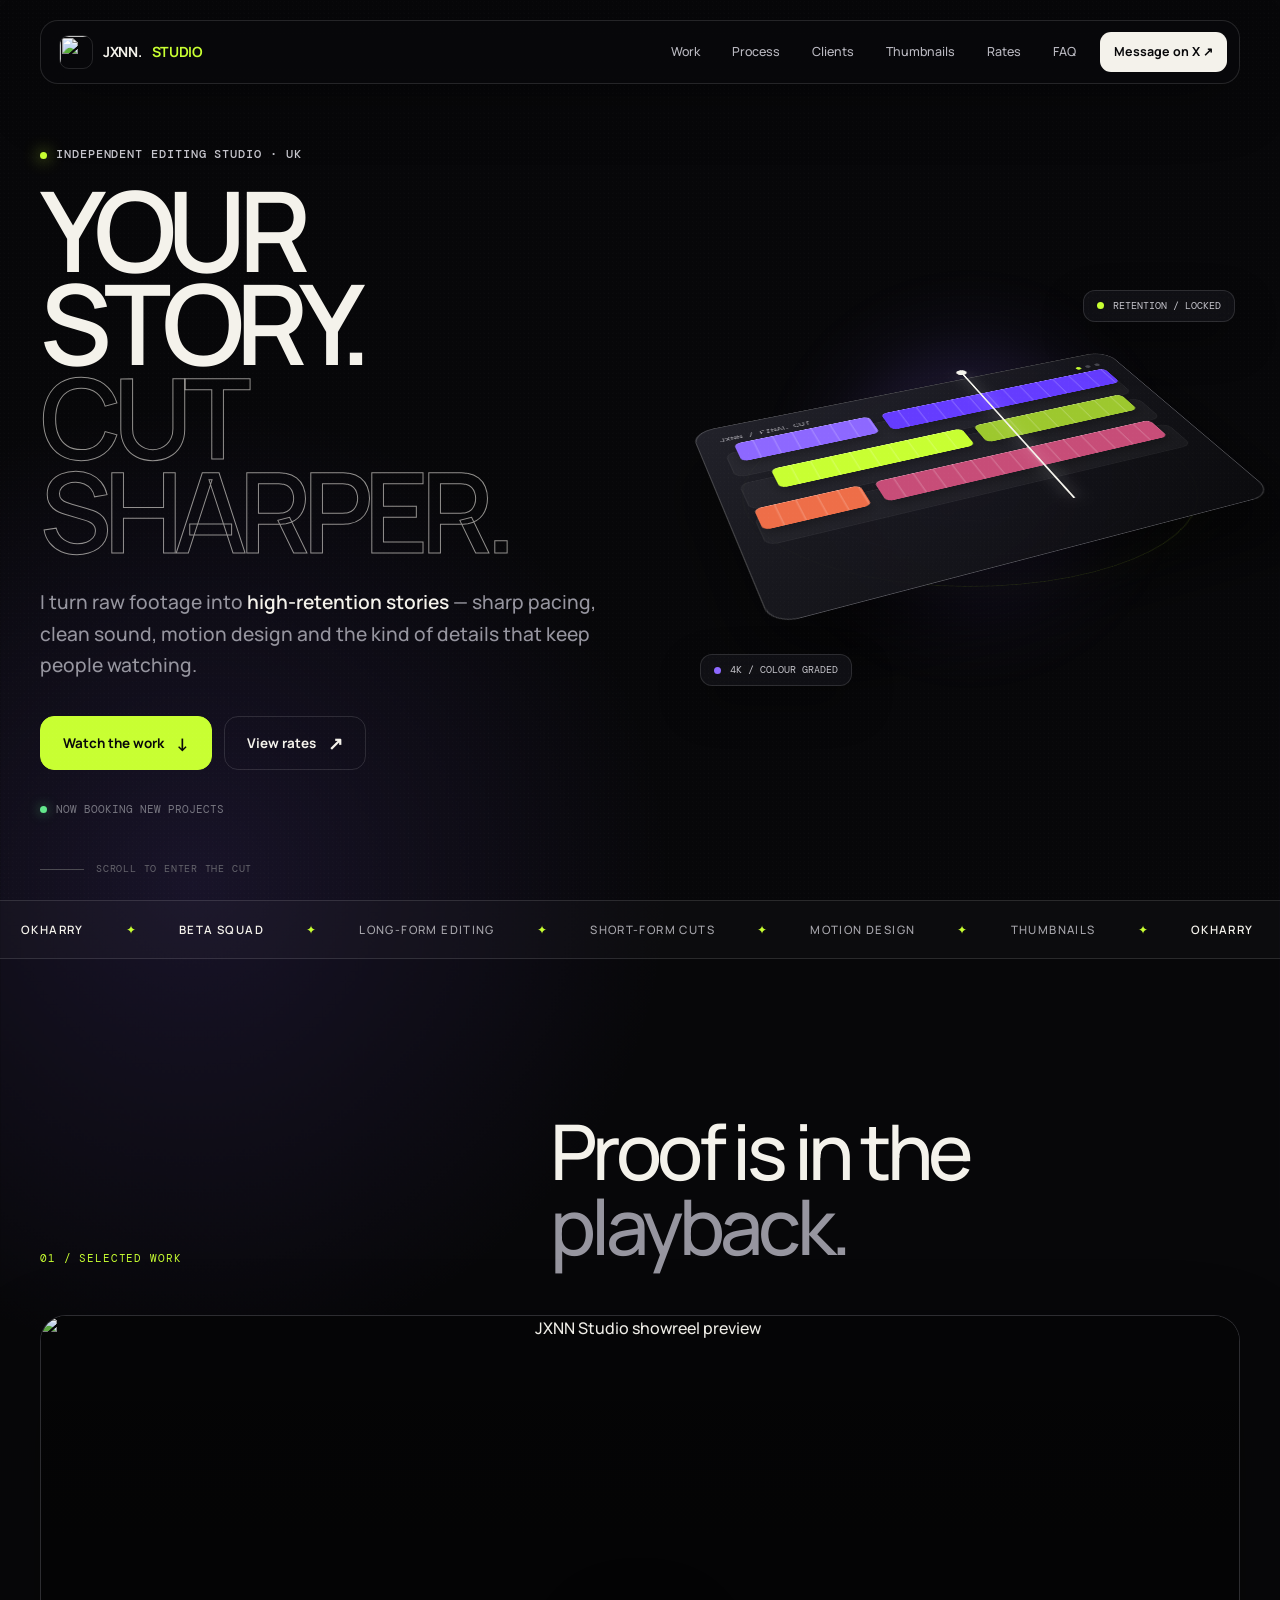
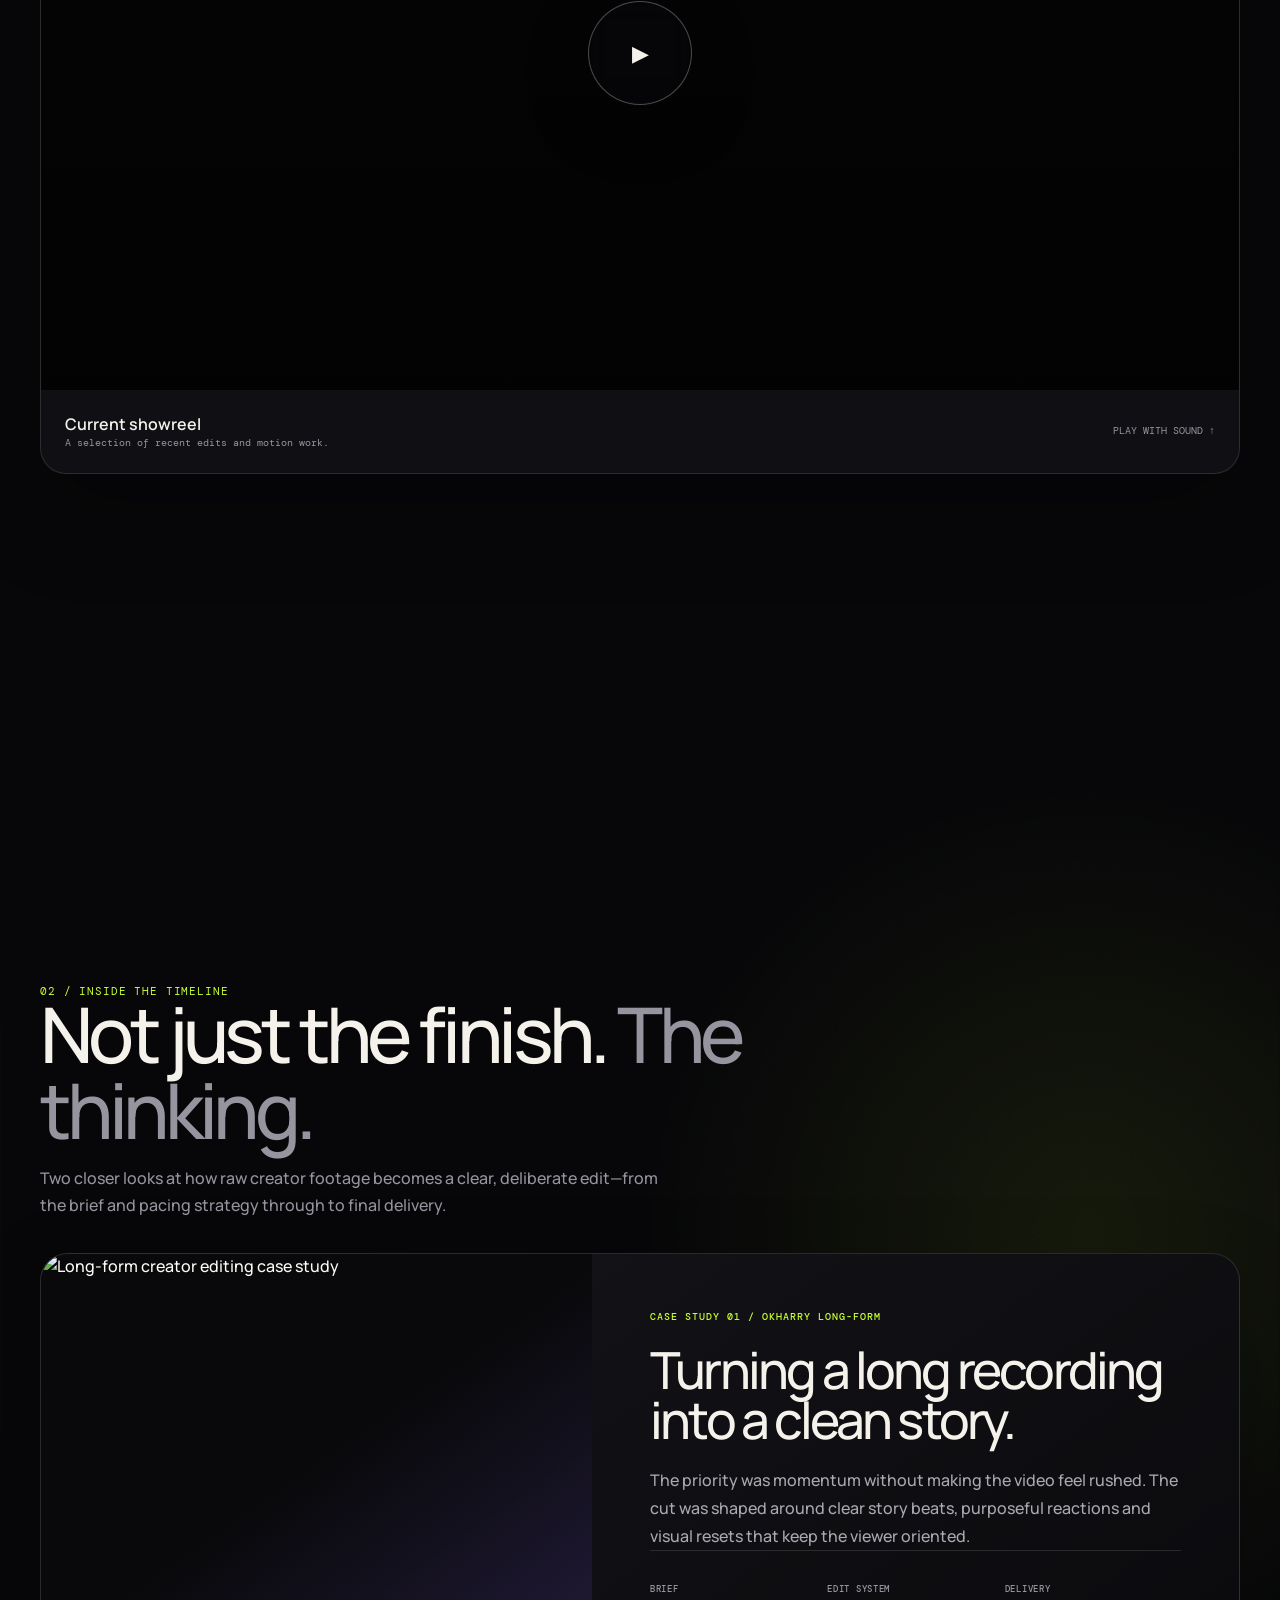
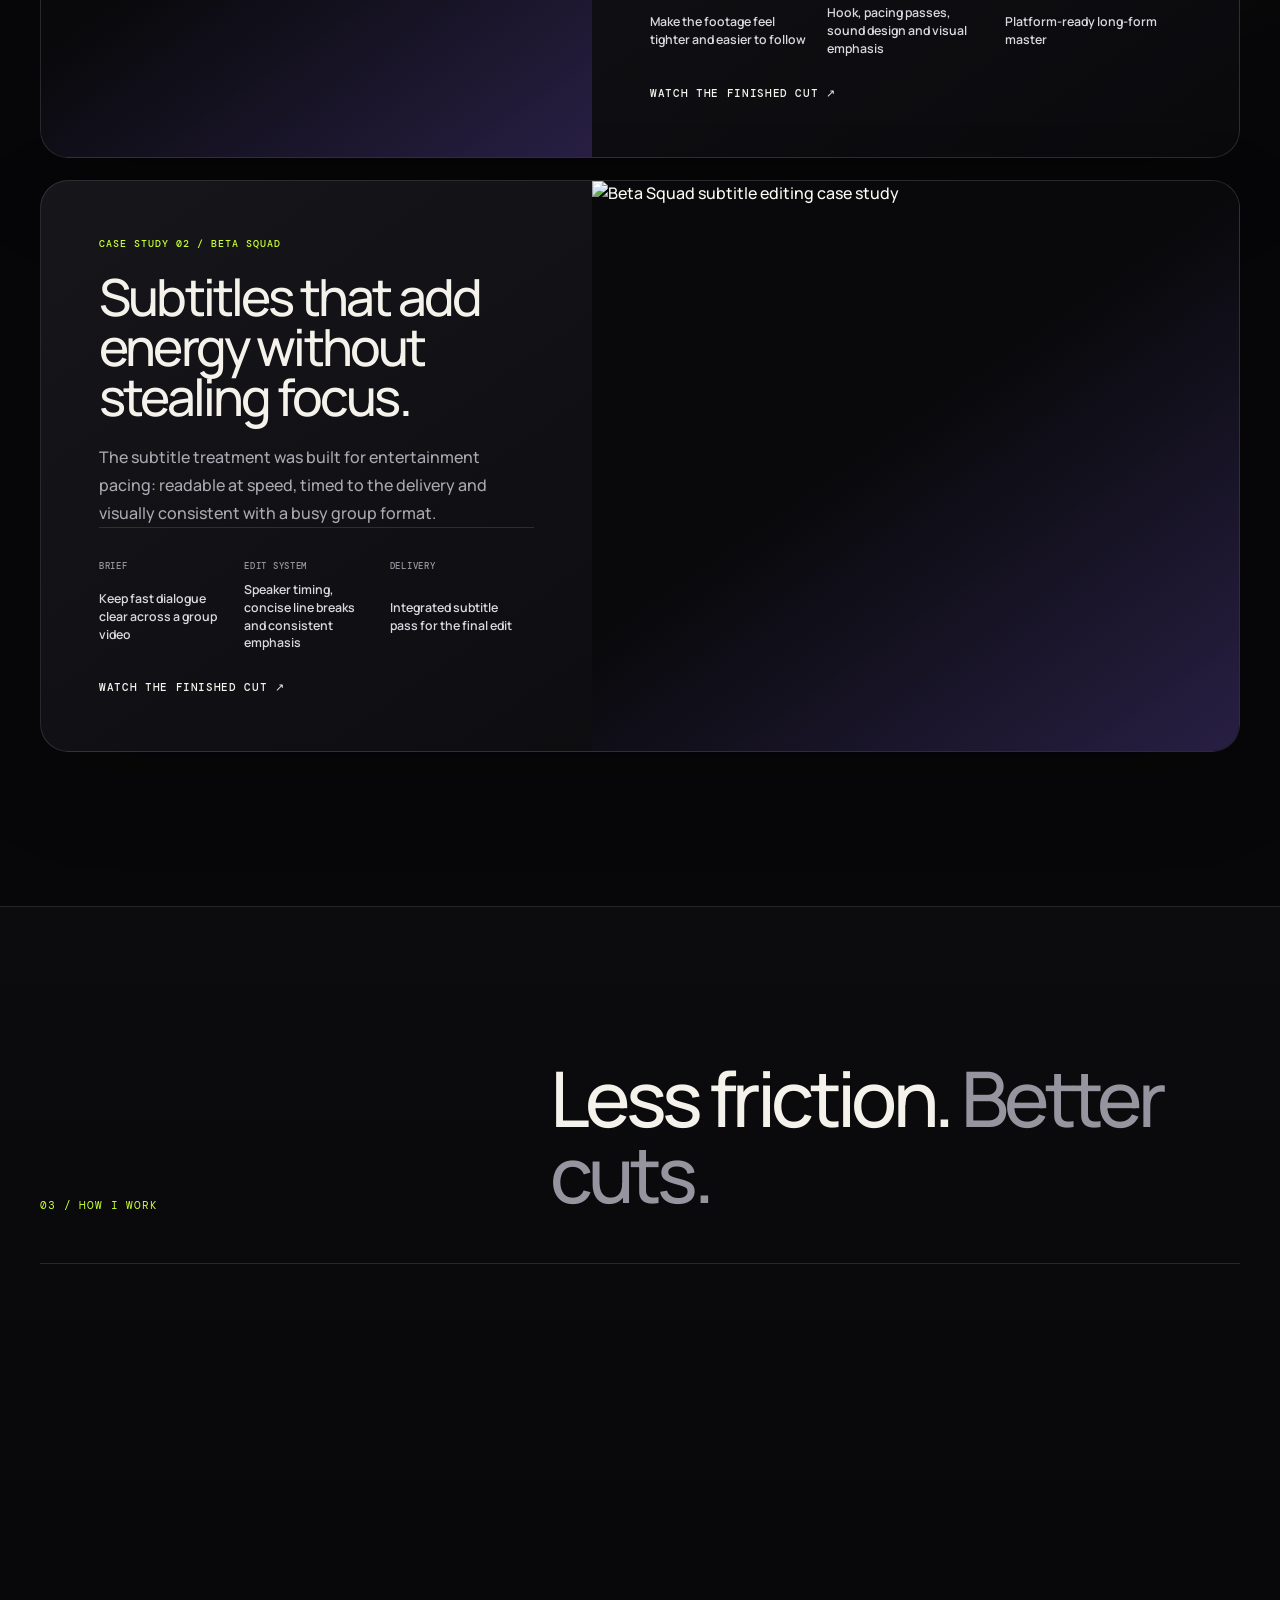
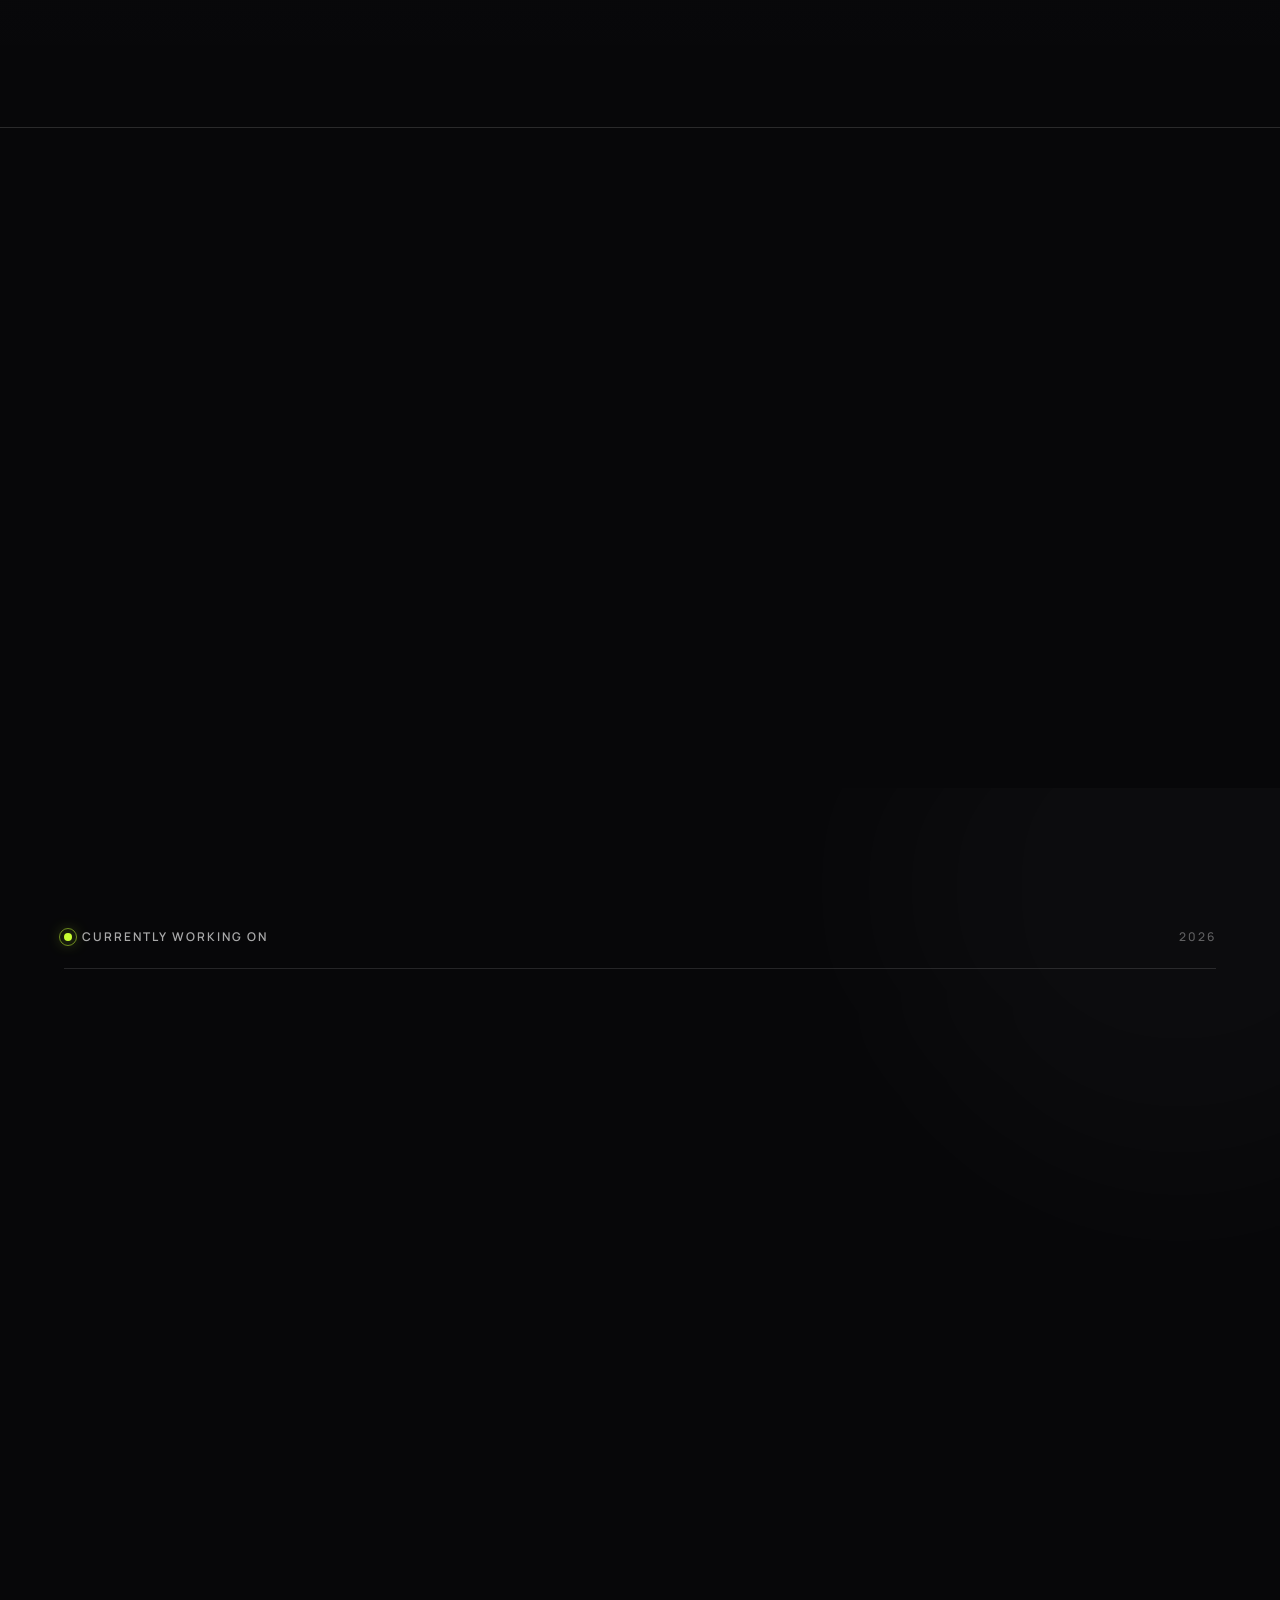
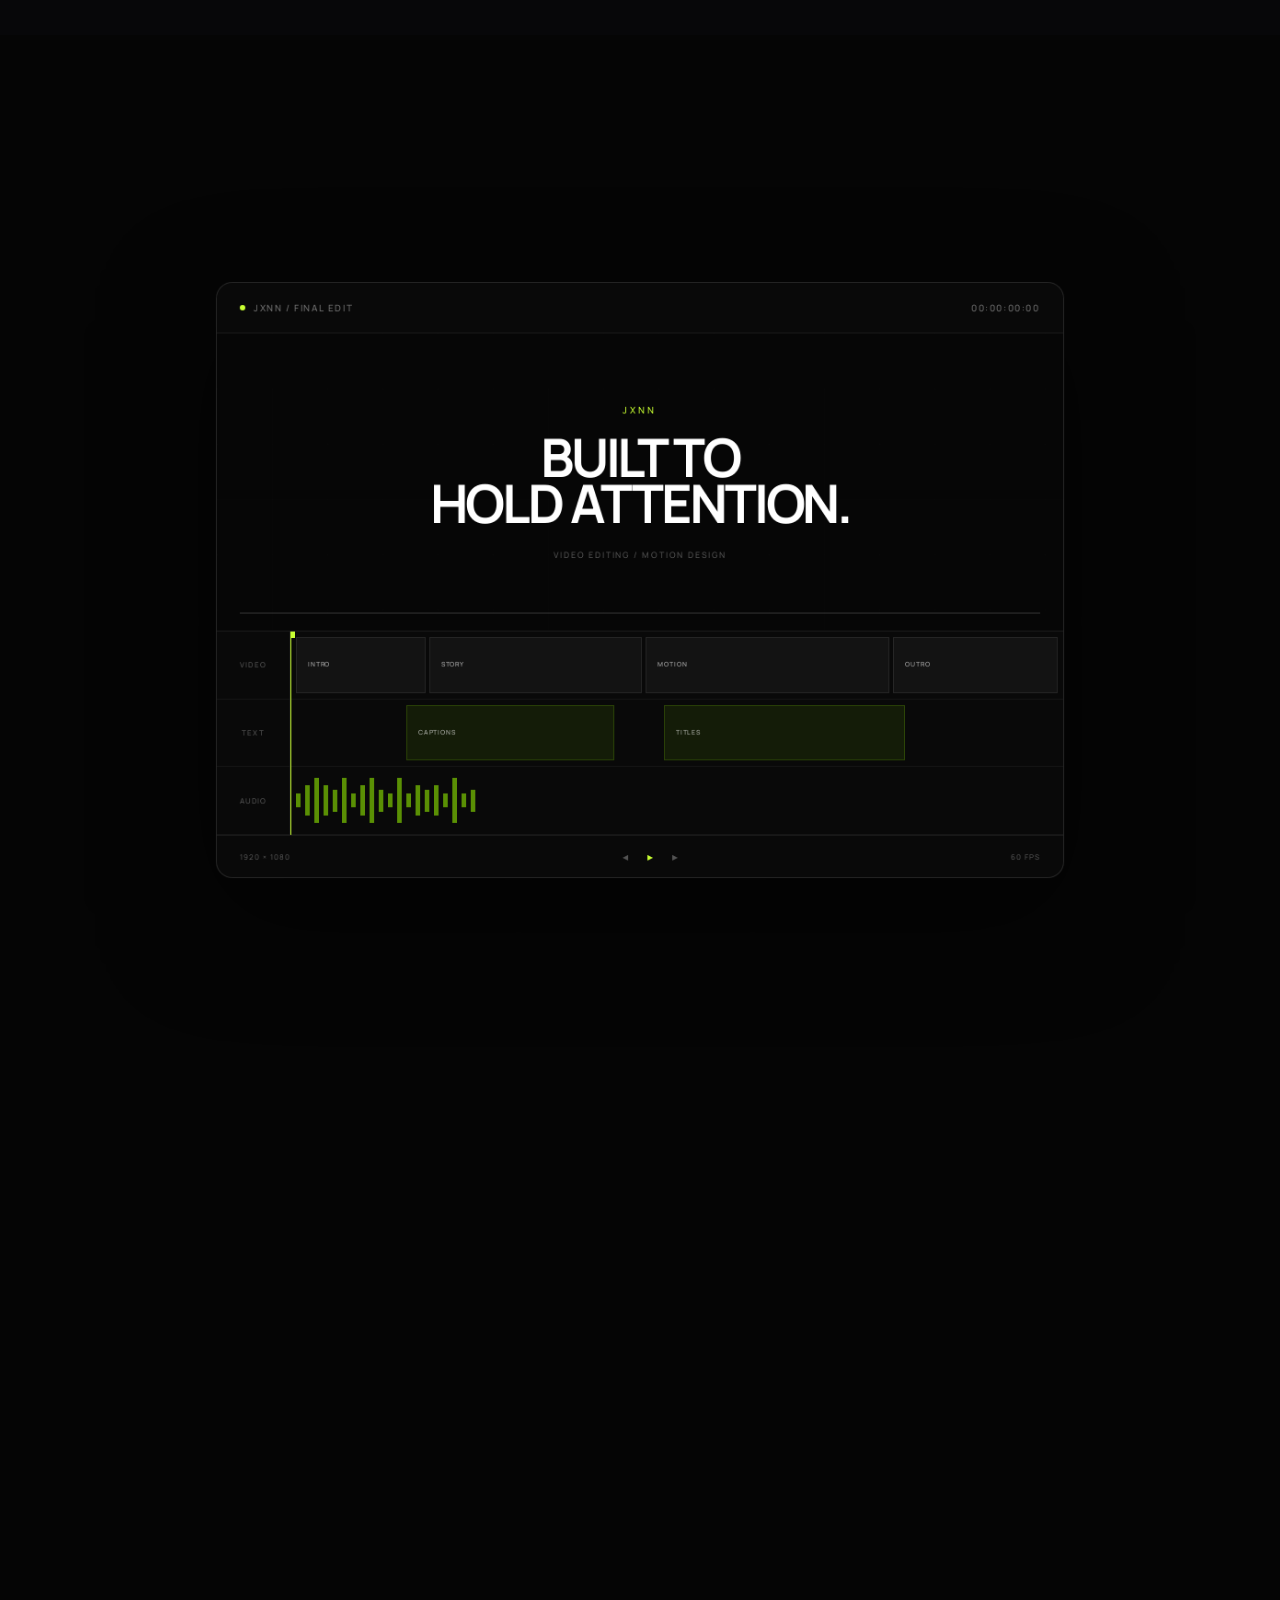
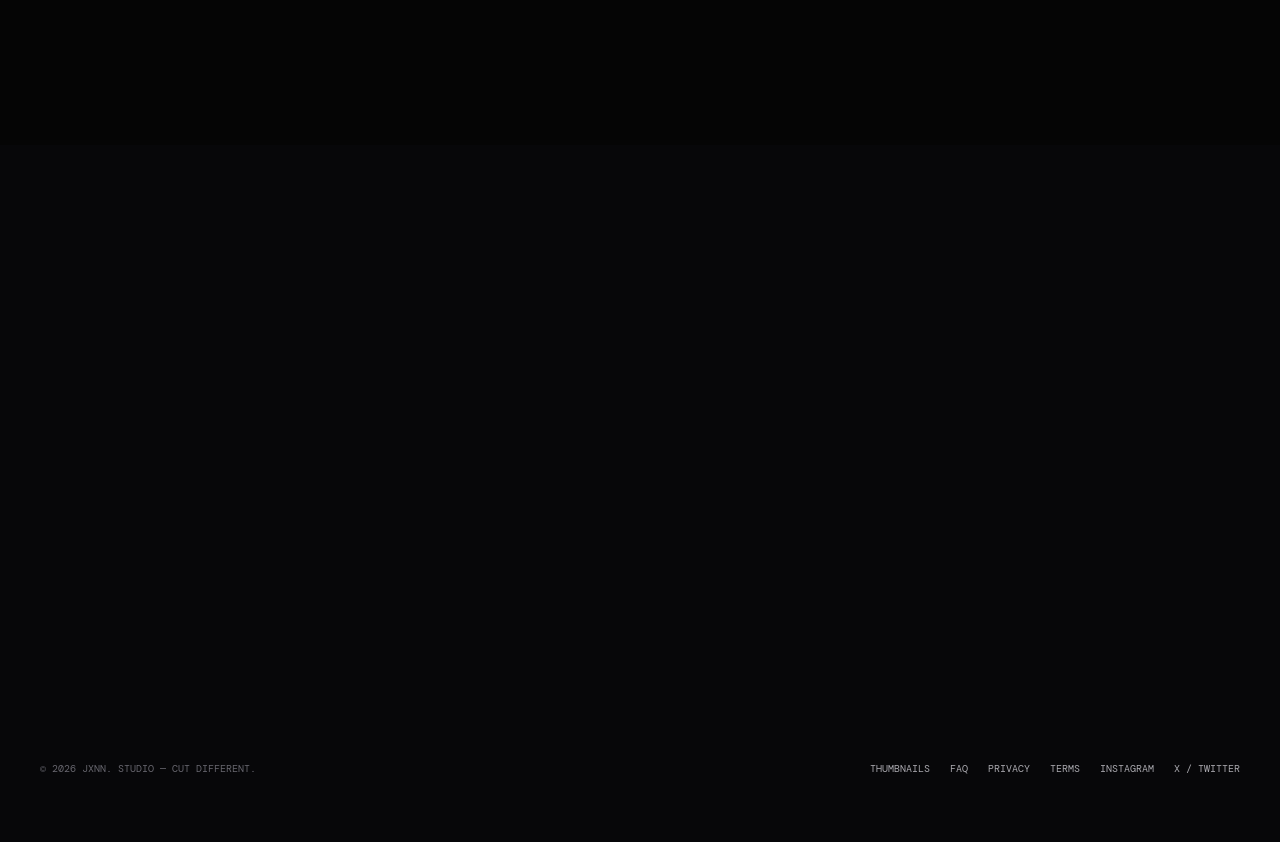
==== index.html @ bd52f354 "Mac Update: Fri  7 Aug 2026 22:22:42 BST" ====
<!DOCTYPE html>
<html lang="en">
<head>
  <meta charset="UTF-8">
  <meta name="viewport" content="width=device-width, initial-scale=1.0">
  <meta name="description" content="JXNN. Studio — cinematic, high-retention video editing for creators and brands.">
  <meta name="theme-color" content="#070709">
  <meta property="og:type" content="website">
  <meta property="og:url" content="https://jxnn.store/">
  <meta property="og:title" content="JXNN. Studio — Video Editor">
  <meta property="og:description" content="Cinematic, high-retention video editing for creators and brands.">
  <meta property="og:image" content="https://jxnn.store/assets/social-preview.png?v=2">
  <meta property="og:image:width" content="1200">
  <meta property="og:image:height" content="630">
  <meta property="og:image:type" content="image/png">
  <meta property="og:image:alt" content="JXNN logo on a dark background">
  <meta name="twitter:card" content="summary_large_image">
  <meta name="twitter:title" content="JXNN. Studio — Video Editor">
  <meta name="twitter:description" content="Cinematic, high-retention video editing for creators and brands.">
  <meta name="twitter:image" content="https://jxnn.store/assets/social-preview.png?v=2">
  <meta name="twitter:image:alt" content="JXNN logo on a dark background">
  <title>JXNN. Studio — Video Editor</title>

  <link rel="icon" type="image/png" href="assets/favicon.png">
  <link rel="preconnect" href="https://fonts.googleapis.com">
  <link rel="preconnect" href="https://fonts.gstatic.com" crossorigin>
  <link href="https://fonts.googleapis.com/css2?family=DM+Mono:wght@400;500&amp;family=Manrope:wght@400;500;600;700&amp;display=swap" rel="stylesheet">
  <link rel="stylesheet" href="main.css?v=20260726">

  <style>
    :root {
      --bg: #070709;
      --panel: #101014;
      --panel-2: #15151a;
      --text: #f4f2eb;
      --muted: #96959f;
      --acid: #c8ff32;
      --violet: #8d68ff;
      --line: rgba(255, 255, 255, 0.12);
      --max: 1200px;
      --radius: 26px;
    }

    * {
      box-sizing: border-box;
      margin: 0;
      padding: 0;
    }

    html {
      scroll-behavior: smooth;
      overflow-x: hidden;
      background: var(--bg);
    }

    body {
      min-width: 320px;
      overflow-x: hidden;
      background:
        radial-gradient(circle at 15% 10%, rgba(141, 104, 255, 0.13), transparent 30rem),
        radial-gradient(circle at 85% 32%, rgba(200, 255, 50, 0.08), transparent 28rem),
        var(--bg);
      color: var(--text);
      font-family: "Manrope", sans-serif;
      font-weight: 500;
      line-height: 1.5;
    }

    body::before {
      content: "";
      position: fixed;
      inset: 0;
      z-index: 20;
      pointer-events: none;
      opacity: 0.16;
      background-image:
        radial-gradient(circle at 20% 30%, rgba(255,255,255,.12) 0 0.6px, transparent .7px),
        radial-gradient(circle at 70% 60%, rgba(255,255,255,.08) 0 0.5px, transparent .6px);
      background-size: 4px 4px, 5px 5px;
    }

    ::selection {
      background: var(--acid);
      color: #070709;
    }

    a, button { -webkit-tap-highlight-color: transparent; }
    button { font: inherit; }
    img { display: block; max-width: 100%; }

    .scroll-progress {
      position: fixed;
      inset: 0 auto auto 0;
      z-index: 100;
      width: 0;
      height: 3px;
      background: linear-gradient(90deg, var(--acid), var(--violet));
      box-shadow: 0 0 18px rgba(200, 255, 50, 0.45);
    }

    .nav {
      position: fixed;
      top: 20px;
      left: 50%;
      z-index: 90;
      width: min(calc(100% - 32px), var(--max));
      transform: translateX(-50%);
    }

    .nav-inner {
      display: flex;
      align-items: center;
      justify-content: space-between;
      min-height: 64px;
      padding: 10px 12px 10px 18px;
      border: 1px solid var(--line);
      border-radius: 18px;
      background: rgba(9, 9, 12, 0.74);
      box-shadow: 0 18px 60px rgba(0, 0, 0, 0.26);
      backdrop-filter: blur(18px);
    }

    .brand {
      display: inline-flex;
      align-items: center;
      gap: 10px;
      color: var(--text);
      text-decoration: none;
      font-size: 0.88rem;
      font-weight: 700;
      letter-spacing: -0.02em;
    }

    .brand img {
      width: 34px;
      height: 34px;
      border: 1px solid var(--line);
      border-radius: 10px;
      object-fit: cover;
    }

    .brand span { color: var(--acid); }

    .nav-links {
      display: flex;
      align-items: center;
      gap: 4px;
    }

    .nav-links a {
      padding: 11px 14px;
      border-radius: 11px;
      color: #b9b8c0;
      font-size: 0.78rem;
      text-decoration: none;
      transition: color 180ms ease, background 180ms ease;
    }

    .nav-links a:hover,
    .nav-links a:focus-visible {
      background: rgba(255, 255, 255, 0.07);
      color: var(--text);
      outline: none;
    }

    .nav-links .nav-cta {
      margin-left: 6px;
      background: var(--text);
      color: #08080a;
      font-weight: 700;
    }

    .menu-toggle {
      display: none;
      width: 44px;
      height: 44px;
      padding: 0;
      border: 1px solid var(--line);
      border-radius: 12px;
      background: rgba(255, 255, 255, 0.06);
      cursor: pointer;
      align-items: center;
      justify-content: center;
      flex-direction: column;
      gap: 6px;
    }

    .menu-toggle span {
      display: block;
      width: 19px;
      height: 2px;
      border-radius: 10px;
      background: var(--text);
      transition: transform 200ms ease, opacity 200ms ease;
    }

    .menu-toggle:hover,
    .menu-toggle:focus-visible {
      border-color: rgba(200, 255, 50, 0.5);
      background: rgba(200, 255, 50, 0.1);
      outline: none;
    }

    .nav.menu-open .menu-toggle span:first-child {
      transform: translateY(4px) rotate(45deg);
    }

    .nav.menu-open .menu-toggle span:last-child {
      transform: translateY(-4px) rotate(-45deg);
    }

    main { position: relative; }

    .section-shell {
      width: min(calc(100% - 40px), var(--max));
      margin-inline: auto;
    }

    .hero {
      position: relative;
      display: grid;
      grid-template-columns: 1.05fr 0.95fr;
      align-items: center;
      min-height: 100svh;
      padding-top: 118px;
      padding-bottom: 60px;
      gap: clamp(30px, 5vw, 80px);
    }

    .eyebrow {
      display: inline-flex;
      align-items: center;
      gap: 9px;
      margin-bottom: 22px;
      color: #c8c7ce;
      font: 500 0.72rem/1 "DM Mono", monospace;
      letter-spacing: 0.08em;
      text-transform: uppercase;
    }

    .eyebrow::before {
      content: "";
      width: 7px;
      height: 7px;
      border-radius: 50%;
      background: var(--acid);
      box-shadow: 0 0 16px var(--acid);
      animation: pulse 1.8s ease-in-out infinite;
    }

    @keyframes pulse {
      50% { opacity: 0.45; transform: scale(0.78); }
    }

    h1 {
      max-width: 720px;
      font-size: clamp(4rem, 8.7vw, 8.6rem);
      font-weight: 600;
      line-height: 0.84;
      letter-spacing: -0.075em;
    }

    h1 .line { display: block; }
    h1 .outline {
      color: transparent;
      -webkit-text-stroke: 1px rgba(244, 242, 235, 0.58);
    }

    .hero-copy {
      max-width: 570px;
      margin-top: 30px;
      color: var(--muted);
      font-size: clamp(1rem, 1.5vw, 1.2rem);
      line-height: 1.65;
    }

    .hero-copy strong { color: var(--text); font-weight: 600; }

    .hero-actions {
      display: flex;
      flex-wrap: wrap;
      align-items: center;
      gap: 12px;
      margin-top: 34px;
    }

    .button {
      display: inline-flex;
      align-items: center;
      justify-content: center;
      gap: 12px;
      min-height: 54px;
      padding: 0 22px;
      border: 1px solid var(--line);
      border-radius: 14px;
      background: transparent;
      color: var(--text);
      text-decoration: none;
      font-size: 0.84rem;
      font-weight: 700;
      transition: transform 180ms ease, border-color 180ms ease, background 180ms ease;
    }

    .button:hover,
    .button:focus-visible {
      transform: translateY(-3px);
      border-color: rgba(255, 255, 255, 0.3);
      outline: none;
    }

    .button.primary {
      border-color: var(--acid);
      background: var(--acid);
      color: #09090a;
    }

    .button .arrow { font-size: 1.1rem; }

    .availability {
      display: flex;
      align-items: center;
      gap: 9px;
      margin-top: 32px;
      color: #777680;
      font: 400 0.68rem/1.4 "DM Mono", monospace;
      text-transform: uppercase;
    }

    .availability span {
      width: 7px;
      height: 7px;
      border-radius: 50%;
      background: #63e88c;
      box-shadow: 0 0 12px rgba(99, 232, 140, 0.6);
    }

    /* Pure CSS 3D editing timeline */
    .visual-wrap {
      position: relative;
      min-height: 610px;
      display: grid;
      place-items: center;
      perspective: 1100px;
      isolation: isolate;
    }

    .visual-glow {
      position: absolute;
      width: 420px;
      aspect-ratio: 1;
      border-radius: 50%;
      background: radial-gradient(circle, rgba(141, 104, 255, 0.3), rgba(141, 104, 255, 0.03) 52%, transparent 70%);
      filter: blur(10px);
    }

    .orbit {
      position: absolute;
      width: min(35vw, 460px);
      aspect-ratio: 1;
      border: 1px solid rgba(200, 255, 50, 0.28);
      border-radius: 50%;
      transform: rotateX(67deg) rotateZ(12deg);
      box-shadow: inset 0 0 70px rgba(200, 255, 50, 0.035), 0 0 50px rgba(200, 255, 50, 0.04);
      animation: orbit 12s linear infinite;
    }

    .orbit::before,
    .orbit::after {
      content: "";
      position: absolute;
      border: 1px solid rgba(141, 104, 255, 0.28);
      border-radius: 50%;
    }

    .orbit::before { inset: 12%; }
    .orbit::after { inset: 28%; border-color: rgba(255, 255, 255, 0.18); }

    @keyframes orbit {
      to { transform: rotateX(67deg) rotateZ(372deg); }
    }

    .timeline-3d {
      position: relative;
      width: min(38vw, 500px);
      height: 330px;
      padding: 22px;
      border: 1px solid rgba(255, 255, 255, 0.22);
      border-radius: 24px;
      background: linear-gradient(145deg, rgba(35, 35, 44, 0.93), rgba(10, 10, 13, 0.96));
      box-shadow: 0 60px 90px rgba(0, 0, 0, 0.65), inset 0 1px 0 rgba(255, 255, 255, 0.1);
      transform: rotateX(57deg) rotateZ(-23deg) translateZ(20px);
      transform-style: preserve-3d;
      transition: transform 160ms ease-out;
    }

    .timeline-top {
      display: flex;
      align-items: center;
      justify-content: space-between;
      margin-bottom: 22px;
      color: #aaa9b0;
      font: 400 0.62rem/1 "DM Mono", monospace;
    }

    .timeline-dots { display: flex; gap: 6px; }
    .timeline-dots i { width: 6px; height: 6px; border-radius: 50%; background: #484851; }
    .timeline-dots i:first-child { background: var(--acid); }

    .track {
      position: relative;
      height: 48px;
      margin-top: 12px;
      border-radius: 10px;
      background: rgba(255, 255, 255, 0.04);
      box-shadow: inset 0 0 0 1px rgba(255, 255, 255, 0.04);
      transform-style: preserve-3d;
    }

    .clip {
      position: absolute;
      top: 6px;
      bottom: 6px;
      border-radius: 7px;
      transform: translateZ(13px);
      box-shadow: 0 8px 14px rgba(0, 0, 0, 0.25), inset 0 1px 0 rgba(255, 255, 255, 0.28);
      overflow: hidden;
    }

    .clip::after {
      content: "";
      position: absolute;
      inset: 0;
      opacity: 0.18;
      background: repeating-linear-gradient(90deg, transparent 0 18px, #fff 19px 20px);
    }

    .track:nth-child(2) .clip:first-child { left: 2%; width: 32%; background: var(--violet); }
    .track:nth-child(2) .clip:last-child { left: 37%; width: 60%; background: #653cff; }
    .track:nth-child(3) .clip:first-child { left: 7%; width: 45%; background: var(--acid); }
    .track:nth-child(3) .clip:last-child { left: 55%; width: 39%; background: #9dc82e; }
    .track:nth-child(4) .clip:first-child { left: 0; width: 23%; background: #ee6e48; }
    .track:nth-child(4) .clip:last-child { left: 26%; width: 68%; background: #c74d78; }

    .playhead {
      position: absolute;
      top: 48px;
      bottom: 22px;
      left: 58%;
      z-index: 5;
      width: 2px;
      background: var(--text);
      transform: translateZ(35px);
      box-shadow: 0 0 16px rgba(255, 255, 255, 0.55);
      animation: scrub 3.8s ease-in-out infinite alternate;
    }

    .playhead::before {
      content: "";
      position: absolute;
      top: -7px;
      left: 50%;
      width: 11px;
      height: 11px;
      border-radius: 50%;
      background: var(--text);
      transform: translateX(-50%);
    }

    @keyframes scrub {
      from { left: 26%; }
      to { left: 78%; }
    }

    .floating-chip {
      position: absolute;
      z-index: 4;
      display: flex;
      align-items: center;
      gap: 9px;
      padding: 10px 13px;
      border: 1px solid var(--line);
      border-radius: 12px;
      background: rgba(18, 18, 23, 0.84);
      box-shadow: 0 18px 42px rgba(0, 0, 0, 0.34);
      backdrop-filter: blur(12px);
      color: #c4c3ca;
      font: 400 0.62rem/1 "DM Mono", monospace;
      animation: float 4s ease-in-out infinite;
    }

    .floating-chip i { width: 7px; height: 7px; border-radius: 50%; background: var(--acid); }
    .chip-one { top: 19%; right: 1%; }
    .chip-two { bottom: 16%; left: 0; animation-delay: -1.8s; }
    .chip-two i { background: var(--violet); }

    @keyframes float { 50% { transform: translateY(-12px); } }

    .scroll-cue {
      position: absolute;
      bottom: 26px;
      left: 0;
      display: flex;
      align-items: center;
      gap: 12px;
      color: #65646c;
      font: 400 0.62rem/1 "DM Mono", monospace;
      letter-spacing: 0.08em;
      text-transform: uppercase;
    }

    .scroll-cue::before {
      content: "";
      width: 44px;
      height: 1px;
      background: #4b4a51;
    }

    .marquee {
      overflow: hidden;
      border-block: 1px solid var(--line);
      background: rgba(255, 255, 255, 0.018);
    }

    .marquee-track {
      display: flex;
      width: max-content;
      animation: marquee 22s linear infinite;
    }

    .marquee-group {
      display: flex;
      align-items: center;
      gap: 42px;
      padding: 20px 21px;
      color: #a8a7ad;
      font-size: 0.72rem;
      letter-spacing: 0.12em;
      text-transform: uppercase;
    }

    .marquee-group b { color: var(--text); font-weight: 600; }
    .marquee-group span { color: var(--acid); }

    @keyframes marquee { to { transform: translateX(-50%); } }

    .content-section { padding: clamp(90px, 12vw, 160px) 0; }

    .section-head {
      display: grid;
      grid-template-columns: 0.8fr 1.2fr;
      gap: 50px;
      align-items: end;
      margin-bottom: 52px;
    }

    .section-index {
      color: var(--acid);
      font: 400 0.67rem/1 "DM Mono", monospace;
      letter-spacing: 0.08em;
    }

    h2 {
      max-width: 820px;
      font-size: clamp(2.6rem, 6vw, 6.2rem);
      font-weight: 500;
      line-height: 0.98;
      letter-spacing: -0.06em;
    }

    h2 em { color: var(--muted); font-style: normal; }

    .showreel-card {
      position: relative;
      overflow: hidden;
      border: 1px solid var(--line);
      border-radius: var(--radius);
      background: var(--panel);
      box-shadow: 0 38px 90px rgba(0, 0, 0, 0.25);
    }

    .video-wrap { position: relative; aspect-ratio: 16 / 9; background: #000; }
    .video-wrap iframe { width: 100%; height: 100%; border: 0; }

    .video-poster {
      position: absolute;
      inset: 0;
      width: 100%;
      overflow: hidden;
      border: 0;
      background: #050506;
      color: var(--text);
      cursor: pointer;
    }

    .video-poster::after {
      content: "";
      position: absolute;
      inset: 0;
      background: linear-gradient(180deg, rgba(0,0,0,.04), rgba(0,0,0,.52));
      transition: background 220ms ease;
    }

    .video-poster > img {
      width: 100%;
      height: 100%;
      object-fit: cover;
      filter: saturate(.86) contrast(1.06);
      transition: transform 600ms cubic-bezier(.2,.8,.2,1), filter 250ms ease;
    }

    .video-poster:hover > img,
    .video-poster:focus-visible > img { transform: scale(1.035); filter: saturate(1); }
    .video-poster:hover::after,
    .video-poster:focus-visible::after { background: linear-gradient(180deg, transparent, rgba(0,0,0,.36)); }
    .video-poster:focus-visible { outline: 2px solid var(--acid); outline-offset: -2px; }

    .video-play {
      position: absolute;
      z-index: 2;
      left: 50%;
      top: 50%;
      display: grid;
      place-items: center;
      width: clamp(68px, 9vw, 104px);
      aspect-ratio: 1;
      border: 1px solid rgba(255,255,255,.28);
      border-radius: 50%;
      background: rgba(8,8,10,.74);
      box-shadow: 0 18px 60px rgba(0,0,0,.38);
      backdrop-filter: blur(15px);
      transform: translate(-50%, -50%);
      font-size: 1.35rem;
    }

    .showreel-meta {
      display: flex;
      align-items: center;
      justify-content: space-between;
      gap: 20px;
      padding: 22px 24px;
    }

    .showreel-meta h3 { font-size: 1rem; font-weight: 600; }
    .showreel-meta p { color: var(--muted); font: 400 0.65rem/1.4 "DM Mono", monospace; }

    .work-grid {
      display: grid;
      grid-template-columns: repeat(3, 1fr);
      gap: 18px;
      margin-top: 18px;
    }

    .work-card {
      position: relative;
      overflow: hidden;
      min-height: 360px;
      border: 1px solid var(--line);
      border-radius: 22px;
      background: var(--panel);
      color: var(--text);
      text-decoration: none;
      transition: transform 280ms ease, border-color 280ms ease;
    }

    .work-card:hover,
    .work-card:focus-visible {
      transform: translateY(-8px);
      border-color: rgba(255, 255, 255, 0.27);
      outline: none;
    }

    .work-card img {
      width: 100%;
      height: 235px;
      object-fit: cover;
      filter: saturate(0.82) contrast(1.05);
      transition: transform 500ms cubic-bezier(.2,.8,.2,1), filter 300ms ease;
    }

    .work-card:hover img { transform: scale(1.04); filter: saturate(1); }

    .work-card-body { padding: 20px; }
    .work-card-body small { color: var(--acid); font: 400 0.61rem/1 "DM Mono", monospace; letter-spacing: 0.08em; }
    .work-card-body h3 { margin-top: 12px; font-size: 1.15rem; font-weight: 600; letter-spacing: -0.025em; }
    .work-card-body p { margin-top: 6px; color: var(--muted); font-size: 0.8rem; }

    .case-study-head { margin: clamp(80px, 10vw, 130px) 0 34px; }
    .case-study-head p { max-width: 620px; margin-top: 18px; color: var(--muted); line-height: 1.7; }

    .case-study-grid { display: grid; gap: 22px; }

    .case-study-card {
      display: grid;
      grid-template-columns: minmax(0, .92fr) minmax(0, 1.08fr);
      min-height: 470px;
      overflow: hidden;
      border: 1px solid var(--line);
      border-radius: 28px;
      background: linear-gradient(145deg, rgba(22,22,27,.98), rgba(10,10,13,.98));
      box-shadow: 0 32px 90px rgba(0,0,0,.2);
    }

    .case-study-card:nth-child(even) .case-study-media { order: 2; }

    .case-study-media { position: relative; min-height: 360px; overflow: hidden; background: #09090b; }
    .case-study-media::after { content: ""; position: absolute; inset: 0; background: linear-gradient(145deg, transparent 45%, rgba(141,104,255,.23)); pointer-events: none; }
    .case-study-media img { width: 100%; height: 100%; object-fit: cover; filter: saturate(.78) contrast(1.08); transition: transform 600ms cubic-bezier(.2,.8,.2,1), filter 260ms ease; }
    .case-study-card:hover .case-study-media img { transform: scale(1.025); filter: saturate(.96); }

    .case-study-copy { display: flex; flex-direction: column; padding: clamp(28px, 5vw, 58px); }
    .case-study-copy small { color: var(--acid); font: 500 .62rem/1 "DM Mono", monospace; letter-spacing: .1em; }
    .case-study-copy h3 { max-width: 590px; margin-top: 22px; font-size: clamp(2rem, 4vw, 4.4rem); font-weight: 500; line-height: .98; letter-spacing: -.055em; }
    .case-study-copy > p { max-width: 620px; margin-top: 22px; color: #aaa8b1; line-height: 1.75; }

    .case-study-facts {
      display: grid;
      grid-template-columns: repeat(3, minmax(0, 1fr));
      gap: 1px;
      margin-top: auto;
      padding-top: 34px;
      border-top: 1px solid var(--line);
    }

    .case-study-facts div { display: grid; gap: 10px; padding-right: 16px; }
    .case-study-facts span { color: var(--muted); font: 500 .55rem/1 "DM Mono", monospace; letter-spacing: .08em; }
    .case-study-facts strong { color: #dad8df; font-size: .77rem; font-weight: 600; line-height: 1.45; }
    .case-study-link { align-self: flex-start; margin-top: 30px; color: var(--text); font: 500 .68rem/1 "DM Mono", monospace; letter-spacing: .06em; text-decoration: none; }
    .case-study-link:hover,
    .case-study-link:focus-visible { color: var(--acid); }

    .process {
      border-block: 1px solid var(--line);
      background: linear-gradient(180deg, rgba(255, 255, 255, 0.018), transparent);
    }

    .process-grid {
      display: grid;
      grid-template-columns: repeat(3, 1fr);
      border-top: 1px solid var(--line);
    }

    .process-card {
      min-height: 310px;
      padding: 30px;
      border-right: 1px solid var(--line);
    }

    .process-card:last-child { border-right: 0; }
    .process-card .number { color: var(--acid); font: 400 0.65rem/1 "DM Mono", monospace; }
    .process-card h3 { margin-top: 80px; font-size: 1.45rem; font-weight: 600; letter-spacing: -0.035em; }
    .process-card p { max-width: 310px; margin-top: 14px; color: var(--muted); font-size: 0.9rem; line-height: 1.65; }

    .clients-grid {
      display: grid;
      grid-template-columns: repeat(2, 1fr);
      gap: 18px;
    }

    .client-card {
      position: relative;
      display: grid;
      grid-template-columns: auto 1fr auto;
      align-items: center;
      gap: 20px;
      min-height: 150px;
      padding: 26px;
      overflow: hidden;
      border: 1px solid var(--line);
      border-radius: 22px;
      background: var(--panel);
      color: var(--text);
      text-decoration: none;
      transition: background 240ms ease, transform 240ms ease;
    }

    .client-card:hover,
    .client-card:focus-visible { background: var(--panel-2); transform: translateY(-5px); outline: none; }

    .client-card img {
      width: 74px;
      height: 74px;
      border: 1px solid var(--line);
      border-radius: 18px;
      object-fit: cover;
    }

    .client-card small { color: var(--muted); font: 400 0.61rem/1 "DM Mono", monospace; }
    .client-card h3 { margin-top: 9px; font-size: 1.35rem; font-weight: 600; letter-spacing: -0.035em; }
    .client-arrow { font-size: 1.4rem; color: var(--acid); }

    .cta-section { padding: 50px 0 32px; }

    .cta-card {
      position: relative;
      overflow: hidden;
      padding: clamp(34px, 7vw, 90px);
      border: 1px solid rgba(200, 255, 50, 0.25);
      border-radius: 30px;
      background:
        radial-gradient(circle at 90% 10%, rgba(200, 255, 50, 0.14), transparent 25rem),
        linear-gradient(135deg, #15151a, #0c0c0f);
    }

    .cta-card h2 { max-width: 900px; }
    .cta-card p { max-width: 520px; margin-top: 24px; color: var(--muted); }
    .cta-card .hero-actions { margin-top: 32px; }

    footer {
      display: flex;
      align-items: center;
      justify-content: space-between;
      gap: 30px;
      padding: 34px 0;
      color: #67666e;
      font: 400 0.65rem/1.5 "DM Mono", monospace;
      text-transform: uppercase;
    }

    footer a { color: #aaa9af; text-decoration: none; }
    .footer-links { display: flex; flex-wrap: wrap; gap: 20px; }

    .reveal {
      opacity: 0;
      transform: translateY(34px);
      transition: opacity 700ms ease, transform 700ms cubic-bezier(.2,.8,.2,1);
    }

    .reveal.visible { opacity: 1; transform: none; }

    @media (max-width: 900px) {
      .hero { grid-template-columns: 1fr; padding-top: 150px; }
      .visual-wrap { min-height: 500px; }
      .timeline-3d { width: min(74vw, 500px); }
      .orbit { width: min(72vw, 460px); }
      .scroll-cue { display: none; }
      .section-head { grid-template-columns: 1fr; gap: 22px; }
      .work-grid, .process-grid { grid-template-columns: 1fr; }
      .work-card { min-height: 0; }
      .work-card img { height: auto; aspect-ratio: 16 / 9; }
      .case-study-card { grid-template-columns: 1fr; }
      .case-study-card:nth-child(even) .case-study-media { order: 0; }
      .case-study-media { min-height: 330px; }
      .process-card { min-height: 240px; border-right: 0; border-bottom: 1px solid var(--line); }
      .process-card:last-child { border-bottom: 0; }
      .process-card h3 { margin-top: 55px; }
    }

    @media (max-width: 680px) {
      .section-shell { width: min(calc(100% - 28px), var(--max)); }
      .nav { top: 10px; width: calc(100% - 20px); }
      .nav-inner { position: relative; min-height: 58px; padding: 7px 8px 7px 12px; }
      .brand img { width: 30px; height: 30px; }
      .menu-toggle { display: inline-flex; }
      .nav-links {
        position: absolute;
        top: calc(100% + 10px);
        left: 0;
        right: 0;
        display: flex;
        flex-direction: column;
        align-items: stretch;
        gap: 4px;
        padding: 10px;
        border: 1px solid var(--line);
        border-radius: 18px;
        background: rgba(9, 9, 12, 0.96);
        box-shadow: 0 24px 70px rgba(0, 0, 0, 0.55);
        backdrop-filter: blur(20px);
        opacity: 0;
        visibility: hidden;
        pointer-events: none;
        transform: translateY(-10px) scale(0.98);
        transform-origin: top;
        transition: opacity 180ms ease, visibility 180ms ease, transform 180ms ease;
      }
      .nav.menu-open .nav-links {
        opacity: 1;
        visibility: visible;
        pointer-events: auto;
        transform: translateY(0) scale(1);
      }
      .nav-links a,
      .nav-links a:not(.nav-cta) {
        display: flex;
        align-items: center;
        min-height: 48px;
        padding: 12px 14px;
        font-size: 0.85rem;
      }
      .nav-links a::after {
        content: "↗";
        margin-left: auto;
        color: var(--acid);
        font-family: "DM Mono", monospace;
      }
      .nav-links .nav-cta {
        justify-content: space-between;
        margin: 6px 0 0;
        background: var(--acid);
        color: #08080a;
      }
      .nav-links .nav-cta::after { color: #08080a; }
      body.menu-open { overflow: hidden; }
      .hero { padding-top: 115px; padding-bottom: 35px; }
      h1 { font-size: clamp(3.7rem, 18.4vw, 6rem); }
      .hero-copy { margin-top: 24px; }
      .visual-wrap { min-height: 400px; margin-top: -15px; }
      .timeline-3d { width: 78vw; height: 250px; padding: 16px; border-radius: 18px; }
      .track { height: 34px; margin-top: 9px; }
      .playhead { top: 40px; bottom: 16px; }
      .floating-chip { display: none; }
      .content-section { padding: 88px 0; }
      .clients-grid { grid-template-columns: 1fr; }
      .client-card { min-height: 126px; padding: 20px; }
      .client-card img { width: 62px; height: 62px; }
      .showreel-meta { align-items: flex-start; flex-direction: column; }
      .case-study-media { min-height: 230px; }
      .case-study-facts { grid-template-columns: 1fr; gap: 20px; }
      .case-study-facts div { padding-right: 0; }
      .cta-card { border-radius: 24px; }
      footer { align-items: flex-start; flex-direction: column; }
    }

    @media (prefers-reduced-motion: reduce) {
      html { scroll-behavior: auto; }
      *, *::before, *::after { animation-duration: 0.01ms !important; animation-iteration-count: 1 !important; transition-duration: 0.01ms !important; }
      .reveal { opacity: 1; transform: none; }
    }
  </style>
</head>

<body>
  <div class="scroll-progress" id="scrollProgress" aria-hidden="true"></div>

  <nav class="nav" id="mainNav" aria-label="Primary navigation">
    <div class="nav-inner">
      <a class="brand" href="#top" aria-label="JXNN Studio home">
        <img src="assets/profile.png" alt="">
        JXNN.<span>STUDIO</span>
      </a>
      <button class="menu-toggle" id="menuToggle" type="button" aria-controls="navLinks" aria-expanded="false" aria-label="Open navigation menu"><span></span><span></span></button>
      <div class="nav-links" id="navLinks">
        <a href="#work">Work</a>
        <a href="#process">Process</a>
        <a href="#clients">Clients</a>
        <a href="thumbnail.html">Thumbnails</a>
        <a href="rates.html">Rates</a>
        <a href="faq.html">FAQ</a>
        <a class="nav-cta" href="https://x.com/jxnn122" target="_blank" rel="noopener noreferrer" data-track="cta_click">Message on X ↗</a>
      </div>
    </div>
  </nav>

  <main id="top">
    <section class="hero section-shell">
      <div class="hero-content">
        <div class="eyebrow">Independent editing studio · UK</div>
        <h1>
          <span class="line">YOUR STORY.</span>
          <span class="line outline">CUT SHARPER.</span>
        </h1>
        <p class="hero-copy">
          I turn raw footage into <strong>high-retention stories</strong> — sharp pacing,
          clean sound, motion design and the kind of details that keep people watching.
        </p>
        <div class="hero-actions">
          <a class="button primary" href="#work" data-track="cta_click">Watch the work <span class="arrow">↓</span></a>
          <a class="button" href="rates.html" data-track="cta_click">View rates <span class="arrow">↗</span></a>
        </div>
        <div class="availability"><span></span>Now booking new projects</div>
      </div>

      <div class="visual-wrap" id="visualWrap" aria-label="Animated 3D editing timeline">
        <div class="visual-glow" aria-hidden="true"></div>
        <div class="orbit" aria-hidden="true"></div>
        <div class="timeline-3d" id="timeline3d" aria-hidden="true">
          <div class="timeline-top">
            <span>JXNN / FINAL CUT</span>
            <div class="timeline-dots"><i></i><i></i><i></i></div>
          </div>
          <div class="track"><span class="clip"></span><span class="clip"></span></div>
          <div class="track"><span class="clip"></span><span class="clip"></span></div>
          <div class="track"><span class="clip"></span><span class="clip"></span></div>
          <span class="playhead"></span>
        </div>
        <div class="floating-chip chip-one"><i></i> RETENTION / LOCKED</div>
        <div class="floating-chip chip-two"><i></i> 4K / COLOUR GRADED</div>
      </div>

      <div class="scroll-cue">Scroll to enter the cut</div>
    </section>

    <div class="marquee" aria-label="Selected clients and services">
      <div class="marquee-track">
        <div class="marquee-group"><b>OKHARRY</b><span>✦</span><b>BETA SQUAD</b><span>✦</span>LONG-FORM EDITING<span>✦</span>SHORT-FORM CUTS<span>✦</span>MOTION DESIGN<span>✦</span>THUMBNAILS<span>✦</span></div>
        <div class="marquee-group" aria-hidden="true"><b>OKHARRY</b><span>✦</span><b>BETA SQUAD</b><span>✦</span>LONG-FORM EDITING<span>✦</span>SHORT-FORM CUTS<span>✦</span>MOTION DESIGN<span>✦</span>THUMBNAILS<span>✦</span></div>
      </div>
    </div>

    <section class="content-section" id="work">
      <div class="section-shell">
        <div class="section-head reveal">
          <div class="section-index">01 / SELECTED WORK</div>
          <h2>Proof is in the <em>playback.</em></h2>
        </div>

        <article class="showreel-card reveal">
          <div class="video-wrap">
            <button class="video-poster" type="button" data-video-id="ggtdj-_FzYA" data-video-title="JXNN Studio current showreel" data-track="showreel_play" data-track-label="showreel" aria-label="Play the JXNN Studio showreel">
              <img src="https://img.youtube.com/vi/ggtdj-_FzYA/maxresdefault.jpg" alt="JXNN Studio showreel preview" loading="lazy">
              <span class="video-play" aria-hidden="true">▶</span>
            </button>
          </div>
          <div class="showreel-meta">
            <div><h3>Current showreel</h3><p>A selection of recent edits and motion work.</p></div>
            <p>PLAY WITH SOUND ↑</p>
          </div>
        </article>

        <div class="work-grid">
          <a class="work-card reveal" href="https://www.youtube.com/watch?v=NONQ_j8San4" target="_blank" rel="noopener noreferrer" data-track="work_open" data-track-label="featured_story">
            <img src="https://img.youtube.com/vi/NONQ_j8San4/maxresdefault.jpg" alt="Featured JXNN video editing project" loading="lazy">
            <div class="work-card-body"><small>EDITING / STORY</small><h3>Featured work ↗</h3><p>Fast pacing, sound design and retention-led structure.</p></div>
          </a>
          <a class="work-card reveal" href="https://www.youtube.com/watch?v=ApeCWRt1sIY&amp;t=566s" target="_blank" rel="noopener noreferrer" data-track="work_open" data-track-label="okharry_showcase">
            <img src="https://img.youtube.com/vi/ApeCWRt1sIY/maxresdefault.jpg" alt="JXNN showcase reel project" loading="lazy">
            <div class="work-card-body"><small>SHOWCASE / CREATOR</small><h3>Showcase reel ↗</h3><p>A creator-first edit built to hold attention.</p></div>
          </a>
          <a class="work-card reveal" href="https://www.youtube.com/watch?v=qyTBSJyDLlQ&amp;t=388s" target="_blank" rel="noopener noreferrer" data-track="work_open" data-track-label="beta_squad_studio_editing">
            <img src="https://img.youtube.com/vi/qyTBSJyDLlQ/maxresdefault.jpg" alt="Beta Squad studio editing project" loading="lazy">
            <div class="work-card-body"><small>BETA SQUAD / VIDEO</small><h3>Studio editing ↗</h3><p>High-energy studio editing built for the group format.</p></div>
          </a>
        </div>

        <div class="case-study-head reveal" id="case-studies">
          <div class="section-index">02 / INSIDE THE TIMELINE</div>
          <h2>Not just the finish. <em>The thinking.</em></h2>
          <p>Two closer looks at how raw creator footage becomes a clear, deliberate edit—from the brief and pacing strategy through to final delivery.</p>
        </div>

        <div class="case-study-grid">
          <article class="case-study-card reveal">
            <div class="case-study-media">
              <img src="https://img.youtube.com/vi/ApeCWRt1sIY/maxresdefault.jpg" alt="Long-form creator editing case study" loading="lazy">
            </div>
            <div class="case-study-copy">
              <small>CASE STUDY 01 / OKHARRY LONG-FORM</small>
              <h3>Turning a long recording into a clean story.</h3>
              <p>The priority was momentum without making the video feel rushed. The cut was shaped around clear story beats, purposeful reactions and visual resets that keep the viewer oriented.</p>
              <div class="case-study-facts">
                <div><span>BRIEF</span><strong>Make the footage feel tighter and easier to follow</strong></div>
                <div><span>EDIT SYSTEM</span><strong>Hook, pacing passes, sound design and visual emphasis</strong></div>
                <div><span>DELIVERY</span><strong>Platform-ready long-form master</strong></div>
              </div>
              <a class="case-study-link" href="https://www.youtube.com/watch?v=ApeCWRt1sIY&amp;t=566s" target="_blank" rel="noopener noreferrer" data-track="case_study_open" data-track-label="okharry_longform">WATCH THE FINISHED CUT ↗</a>
            </div>
          </article>

          <article class="case-study-card reveal">
            <div class="case-study-media">
              <img src="https://img.youtube.com/vi/qyTBSJyDLlQ/maxresdefault.jpg" alt="Beta Squad subtitle editing case study" loading="lazy">
            </div>
            <div class="case-study-copy">
              <small>CASE STUDY 02 / BETA SQUAD</small>
              <h3>Subtitles that add energy without stealing focus.</h3>
              <p>The subtitle treatment was built for entertainment pacing: readable at speed, timed to the delivery and visually consistent with a busy group format.</p>
              <div class="case-study-facts">
                <div><span>BRIEF</span><strong>Keep fast dialogue clear across a group video</strong></div>
                <div><span>EDIT SYSTEM</span><strong>Speaker timing, concise line breaks and consistent emphasis</strong></div>
                <div><span>DELIVERY</span><strong>Integrated subtitle pass for the final edit</strong></div>
              </div>
              <a class="case-study-link" href="https://www.youtube.com/watch?v=qyTBSJyDLlQ&amp;t=388s" target="_blank" rel="noopener noreferrer" data-track="case_study_open" data-track-label="beta_squad_subtitles">WATCH THE FINISHED CUT ↗</a>
            </div>
          </article>
        </div>
      </div>
    </section>

    <section class="process content-section" id="process">
      <div class="section-shell">
        <div class="section-head reveal">
          <div class="section-index">03 / HOW I WORK</div>
          <h2>Less friction. <em>Better cuts.</em></h2>
        </div>
        <div class="process-grid">
          <article class="process-card reveal"><div class="number">01 / BLUEPRINT</div><h3>Find the story</h3><p>We lock the audience, the hook and the narrative spine before the timeline gets crowded.</p></article>
          <article class="process-card reveal"><div class="number">02 / CUT</div><h3>Build momentum</h3><p>Tight pacing, purposeful motion, sound design and clean framing — every cut earns its place.</p></article>
          <article class="process-card reveal"><div class="number">03 / FINISH</div><h3>Polish the details</h3><p>Colour, audio levelling, subtitles and final checks, delivered ready for your platform.</p></article>
        </div>
      </div>
    </section>

    <section class="content-section" id="clients">
      <div class="section-shell">
        <div class="section-head reveal">
          <div class="section-index">04 / TRUSTED BY</div>
          <h2>Creators who care about <em>the cut.</em></h2>
        </div>
        <div class="clients-grid">
          <a class="client-card reveal" href="https://twitch.tv/okharry" target="_blank" rel="noopener noreferrer">
            <img src="assets/okharry.png" alt="OkHarry" loading="lazy">
            <div><small>CREATOR / GAMING + IRL</small><h3>OkHarry</h3></div>
            <span class="client-arrow">↗</span>
          </a>
          <a class="client-card reveal" href="https://www.youtube.com/@BetaSquad" target="_blank" rel="noopener noreferrer">
            <img src="assets/betasquad.png" alt="Beta Squad" loading="lazy">
            <div><small>CREATOR GROUP / ENTERTAINMENT</small><h3>Beta Squad</h3></div>
            <span class="client-arrow">↗</span>
          </a>
        </div>
      </div>
    </section>

    <section class="currently-working" id="currently-working">
      <div class="currently-container">
        <div class="currently-top">
          <div class="currently-label">
            <span class="live-dot" aria-hidden="true"></span>
            CURRENTLY WORKING ON
          </div>
          <span class="currently-year">2026</span>
        </div>

        <div class="currently-content">
          <div class="currently-heading reveal">
            <h2>WHAT'S ON<br>THE <span>TIMELINE</span></h2>
            <p>A look at what I'm currently editing, creating and experimenting with behind the scenes.</p>
          </div>

          <div class="current-projects">
            <article class="current-project reveal">
              <div class="project-number">01</div>
              <div class="project-main">
                <span class="project-category">LONG FORM</span>
                <h3>STREAM HIGHLIGHTS</h3>
                <p>Fast-paced long-form editing with storytelling, sound design, subtitles and motion graphics.</p>
              </div>
              <div class="project-status">
                <span class="status-dot" aria-hidden="true"></span>
                Editing
              </div>
            </article>

            <article class="current-project reveal">
              <div class="project-number">02</div>
              <div class="project-main">
                <span class="project-category">CREATOR CONTENT</span>
                <h3>YOUTUBE PROJECT</h3>
                <p>Building high-retention creator content with cinematic pacing and polished visual effects.</p>
              </div>
              <div class="project-status">
                <span class="status-dot" aria-hidden="true"></span>
                In progress
              </div>
            </article>
          </div>
        </div>
      </div>
    </section>

    <section class="proof-section" id="proof">
      <div class="proof-scroll">
        <div class="proof-sticky">
          <div class="edit-window">
            <div class="edit-topbar">
              <div class="edit-left">
                <span class="edit-live-dot" aria-hidden="true"></span>
                JXNN / FINAL EDIT
              </div>
              <div class="edit-timecode">00:00:00:00</div>
            </div>

            <div class="edit-preview">
              <div class="preview-grid" aria-hidden="true"></div>
              <div class="preview-copy">
                <span>JXNN</span>
                <h3>BUILT TO<br>HOLD ATTENTION.</h3>
                <small>VIDEO EDITING / MOTION DESIGN</small>
              </div>
              <div class="preview-progress" aria-hidden="true">
                <div class="preview-progress-fill"></div>
              </div>
            </div>

            <div class="edit-timeline" aria-hidden="true">
              <div class="timeline-labels">
                <span>VIDEO</span>
                <span>TEXT</span>
                <span>AUDIO</span>
              </div>

              <div class="timeline-content">
                <div class="timeline-playhead">
                  <div class="playhead-head"></div>
                  <div class="playhead-line"></div>
                </div>

                <div class="timeline-track video-track">
                  <div class="timeline-clip clip-1">INTRO</div>
                  <div class="timeline-clip clip-2">STORY</div>
                  <div class="timeline-clip clip-3">MOTION</div>
                  <div class="timeline-clip clip-4">OUTRO</div>
                </div>

                <div class="timeline-track text-track">
                  <div class="text-clip text-1">CAPTIONS</div>
                  <div class="text-clip text-2">TITLES</div>
                </div>

                <div class="timeline-track audio-track">
                  <div class="waveform">
                    <span></span><span></span><span></span><span></span><span></span>
                    <span></span><span></span><span></span><span></span><span></span>
                    <span></span><span></span><span></span><span></span><span></span>
                    <span></span><span></span><span></span><span></span><span></span>
                  </div>
                </div>
              </div>
            </div>

            <div class="edit-bottom">
              <span>1920 × 1080</span>
              <div class="edit-controls" aria-hidden="true">
                <span>◀</span>
                <span class="edit-play">▶</span>
                <span>▶</span>
              </div>
              <span>60 FPS</span>
            </div>
          </div>
        </div>
      </div>
    </section>

    <section class="cta-section">
      <div class="section-shell">
        <div class="cta-card reveal">
          <div class="eyebrow">Have footage waiting?</div>
          <h2>Let’s make something people <em>finish watching.</em></h2>
          <p>Send me a message on X with what you’re making, where it will live and when you need it. I’ll come back with the clearest next step.</p>
          <div class="hero-actions">
            <a class="button primary" href="https://x.com/jxnn122" target="_blank" rel="noopener noreferrer" data-track="cta_click">Message me on X <span class="arrow">↗</span></a>
            <a class="button" href="rates.html">View rates</a>
          </div>
        </div>

        <footer>
          <div>© 2026 JXNN. STUDIO — CUT DIFFERENT.</div>
          <div class="footer-links">
            <a href="thumbnail.html">Thumbnails</a>
            <a href="faq.html">FAQ</a>
            <a href="privacy.html">Privacy</a>
            <a href="tos.html">Terms</a>
            <a href="https://instagram.com/jaxongarforth1" target="_blank" rel="noopener noreferrer">Instagram</a>
            <a href="https://x.com/jxnn122" target="_blank" rel="noopener noreferrer">X / Twitter</a>
          </div>
        </footer>
      </div>
    </section>
  </main>

  <script type="module" src="analytics.js"></script>
  <script>
    const progress = document.getElementById("scrollProgress");
    const timeline = document.getElementById("timeline3d");
    const visual = document.getElementById("visualWrap");
    const reduceMotion = window.matchMedia("(prefers-reduced-motion: reduce)").matches;

    function updateProgress() {
      const max = document.documentElement.scrollHeight - window.innerHeight;
      progress.style.width = `${max > 0 ? (window.scrollY / max) * 100 : 0}%`;
    }

    window.addEventListener("scroll", updateProgress, { passive: true });
    updateProgress();

    document.querySelectorAll("[data-video-id]").forEach((poster) => {
      poster.addEventListener("click", () => {
        const iframe = document.createElement("iframe");
        iframe.src = `https://www.youtube-nocookie.com/embed/${poster.dataset.videoId}?autoplay=1&rel=0`;
        iframe.title = poster.dataset.videoTitle || "JXNN Studio video";
        iframe.allow = "accelerometer; autoplay; clipboard-write; encrypted-media; gyroscope; picture-in-picture";
        iframe.allowFullscreen = true;
        iframe.referrerPolicy = "strict-origin-when-cross-origin";
        poster.replaceWith(iframe);
      }, { once: true });
    });

    if (!reduceMotion && window.matchMedia("(pointer: fine)").matches) {
      visual.addEventListener("pointermove", (event) => {
        const rect = visual.getBoundingClientRect();
        const x = (event.clientX - rect.left) / rect.width - 0.5;
        const y = (event.clientY - rect.top) / rect.height - 0.5;
        timeline.style.transform = `rotateX(${57 - y * 7}deg) rotateZ(${-23 + x * 8}deg) translateZ(20px)`;
      });

      visual.addEventListener("pointerleave", () => {
        timeline.style.transform = "rotateX(57deg) rotateZ(-23deg) translateZ(20px)";
      });
    }

    const observer = new IntersectionObserver((entries) => {
      entries.forEach((entry) => {
        if (entry.isIntersecting) {
          entry.target.classList.add("visible");
          observer.unobserve(entry.target);
        }
      });
    }, { threshold: 0.14 });

    document.querySelectorAll(".reveal").forEach((element, index) => {
      element.style.transitionDelay = `${Math.min((index % 3) * 90, 180)}ms`;
      observer.observe(element);
    });

    (() => {
      const nav = document.getElementById("mainNav");
      const menuToggle = document.getElementById("menuToggle");
      const navLinks = document.getElementById("navLinks");

      if (!nav || !menuToggle || !navLinks) return;

      function setMenu(open) {
        nav.classList.toggle("menu-open", open);
        document.body.classList.toggle("menu-open", open);
        menuToggle.setAttribute("aria-expanded", String(open));
        menuToggle.setAttribute("aria-label", open ? "Close navigation menu" : "Open navigation menu");
      }

      menuToggle.addEventListener("click", () => {
        setMenu(!nav.classList.contains("menu-open"));
      });

      navLinks.querySelectorAll("a").forEach((link) => {
        link.addEventListener("click", () => setMenu(false));
      });

      document.addEventListener("click", (event) => {
        if (!nav.contains(event.target)) setMenu(false);
      });

      document.addEventListener("keydown", (event) => {
        if (event.key === "Escape" && nav.classList.contains("menu-open")) {
          setMenu(false);
          menuToggle.focus();
        }
      });

      window.addEventListener("resize", () => {
        if (window.innerWidth > 680) setMenu(false);
      });
    })();

    (() => {
      const proofScroll = document.querySelector(".proof-scroll");
      const editWindow = document.querySelector(".edit-window");
      const playhead = document.querySelector(".timeline-playhead");
      const progressFill = document.querySelector(".preview-progress-fill");
      const timecode = document.querySelector(".edit-timecode");

      if (!proofScroll || !editWindow || reduceMotion) return;

      const clamp = (value, min, max) => Math.min(Math.max(value, min), max);
      const lerp = (start, end, amount) => start + (end - start) * amount;
      let ticking = false;

      function updateProofAnimation() {
        const rect = proofScroll.getBoundingClientRect();
        const distance = Math.max(proofScroll.offsetHeight - window.innerHeight, 1);
        const animationProgress = clamp(-rect.top / distance, 0, 1);
        const smoothProgress = animationProgress * animationProgress * (3 - 2 * animationProgress);
        const mobile = window.innerWidth <= 900;

        const width = lerp(mobile ? 90 : 72, mobile ? 94 : 96, smoothProgress);
        const height = lerp(mobile ? 65 : 72, mobile ? 78 : 88, smoothProgress);
        const radius = lerp(18, 4, smoothProgress);
        const translateY = lerp(45, 0, smoothProgress);
        const scale = lerp(0.92, 1, smoothProgress);

        editWindow.style.width = `${width}vw`;
        editWindow.style.height = `${height}vh`;
        editWindow.style.borderRadius = `${radius}px`;
        editWindow.style.transform = `translateY(${translateY}px) scale(${scale})`;

        if (playhead) playhead.style.left = `${animationProgress * 100}%`;
        if (progressFill) progressFill.style.width = `${animationProgress * 100}%`;

        if (timecode) {
          const totalFrames = Math.floor(animationProgress * 32 * 60);
          const seconds = Math.floor(totalFrames / 60);
          const frames = totalFrames % 60;
          timecode.textContent = `00:00:${String(seconds).padStart(2, "0")}:${String(frames).padStart(2, "0")}`;
        }
      }

      function requestProofUpdate() {
        if (ticking) return;
        ticking = true;
        requestAnimationFrame(() => {
          updateProofAnimation();
          ticking = false;
        });
      }

      window.addEventListener("scroll", requestProofUpdate, { passive: true });
      window.addEventListener("resize", requestProofUpdate);
      updateProofAnimation();
    })();
  </script>
</body>
</html>
---- main.css ----
/* =====================================================
   CURRENTLY WORKING ON
===================================================== */

.currently-working {
    position: relative;
    width: 100%;
    padding: 140px 5%;
    overflow: hidden;
}

.currently-working::before {
    content: "";
    position: absolute;
    top: -200px;
    right: -200px;
    width: 600px;
    height: 600px;
    border-radius: 50%;
    background: rgba(255, 255, 255, 0.025);
    filter: blur(100px);
    pointer-events: none;
}

.currently-container {
    width: 100%;
    max-width: 1500px;
    margin: 0 auto;
}

.currently-top {
    display: flex;
    align-items: center;
    justify-content: space-between;
    padding-bottom: 22px;
    border-bottom: 1px solid rgba(255, 255, 255, 0.12);
}

.currently-label,
.currently-year {
    font-size: 12px;
    letter-spacing: 2px;
}

.currently-label {
    display: flex;
    align-items: center;
    gap: 10px;
    color: rgba(255, 255, 255, 0.65);
    font-weight: 600;
}

.currently-year {
    color: rgba(255, 255, 255, 0.35);
}

.live-dot {
    position: relative;
    width: 8px;
    height: 8px;
    flex: 0 0 auto;
    border-radius: 50%;
    background: var(--acid);
    box-shadow: 0 0 15px rgba(200, 255, 50, 0.8);
}

.live-dot::after {
    content: "";
    position: absolute;
    inset: -5px;
    border: 1px solid rgba(200, 255, 50, 0.5);
    border-radius: 50%;
    animation: livePulse 2s infinite;
}

@keyframes livePulse {
    0% { transform: scale(0.7); opacity: 1; }
    70%,
    100% { transform: scale(1.5); opacity: 0; }
}

.currently-content {
    display: grid;
    grid-template-columns: 0.8fr 1.2fr;
    gap: 100px;
    padding-top: 90px;
}

.currently-heading h2 {
    margin: 0;
    color: #fff;
    font-size: clamp(55px, 6vw, 105px);
    font-weight: 700;
    line-height: 0.88;
    letter-spacing: -0.055em;
}

.currently-heading h2 span {
    color: rgba(255, 255, 255, 0.22);
}

.currently-heading p {
    max-width: 420px;
    margin-top: 40px;
    color: rgba(255, 255, 255, 0.45);
    font-size: 15px;
    line-height: 1.8;
}

.current-projects {
    display: flex;
    flex-direction: column;
}

.current-project {
    display: grid;
    grid-template-columns: 70px 1fr auto;
    gap: 30px;
    align-items: center;
    padding: 42px 10px;
    border-bottom: 1px solid rgba(255, 255, 255, 0.1);
    transition: padding 0.35s ease, background 0.35s ease;
}

.current-project:first-child {
    border-top: 1px solid rgba(255, 255, 255, 0.1);
}

@media (hover: hover) {
    .current-project:hover {
        padding-right: 25px;
        padding-left: 25px;
        background: rgba(255, 255, 255, 0.025);
    }
}

.project-number {
    color: rgba(255, 255, 255, 0.3);
    font-size: 12px;
}

.project-category {
    display: block;
    margin-bottom: 12px;
    color: rgba(255, 255, 255, 0.35);
    font-size: 10px;
    font-weight: 600;
    letter-spacing: 2px;
}

.project-main h3 {
    margin: 0;
    color: #fff;
    font-size: clamp(25px, 2.4vw, 40px);
    font-weight: 500;
    letter-spacing: -0.025em;
}

.project-main p {
    max-width: 520px;
    margin: 15px 0 0;
    color: rgba(255, 255, 255, 0.4);
    font-size: 13px;
    line-height: 1.7;
}

.project-status {
    display: flex;
    align-items: center;
    gap: 8px;
    color: rgba(255, 255, 255, 0.5);
    font-size: 11px;
    letter-spacing: 1.5px;
    text-transform: uppercase;
    white-space: nowrap;
}

.status-dot {
    width: 6px;
    height: 6px;
    flex: 0 0 auto;
    border-radius: 50%;
    background: var(--acid);
    box-shadow: 0 0 12px rgba(200, 255, 50, 0.6);
}

/* =====================================================
   ANIMATED EDIT TIMELINE
===================================================== */

.proof-section {
    position: relative;
    background: #050505;
    color: #fff;
    overflow: clip;
}

/* =========================
   SCROLL
========================= */

.proof-scroll {
    height: 190vh;
}


.proof-sticky {
    position: sticky;

    top: 0;

    height: 100vh;
    padding-top: 100px;

    display: flex;
    align-items: center;
    justify-content: center;
}


/* =========================
   EDITOR WINDOW
========================= */

.edit-window {
    width: 72vw;
    height: 72vh;
    max-width: 1450px;
    max-height: calc(100vh - 120px);
    min-height: min(420px, calc(100vh - 120px));

    background: #090909;

    border: 1px solid rgba(255,255,255,0.12);

    border-radius: 18px;

    overflow: hidden;

    transform:
        translateY(45px)
        scale(0.92);

    box-shadow:
        0 40px 120px
        rgba(0,0,0,0.55);

    will-change:
        width,
        height,
        border-radius,
        transform;
}


/* =========================
   TOP
========================= */

.edit-topbar {
    height: 55px;

    display: flex;
    align-items: center;
    justify-content: space-between;

    padding: 0 25px;

    border-bottom:
        1px solid
        rgba(255,255,255,0.08);

    font-size: 10px;

    letter-spacing: 0.16em;

    color:
        rgba(255,255,255,0.42);
}


.edit-left {
    display: flex;
    align-items: center;

    gap: 9px;
}


.edit-live-dot {
    width: 6px;
    height: 6px;

    border-radius: 50%;

    background: var(--acid);
}


/* =========================
   PREVIEW
========================= */

.edit-preview {
    position: relative;

    height: 50%;

    overflow: hidden;

    background: #060606;
}


.preview-grid {
    position: absolute;

    inset: 0;

    opacity: 0.15;

    background-image:
        linear-gradient(
            rgba(255,255,255,0.05) 1px,
            transparent 1px
        ),
        linear-gradient(
            90deg,
            rgba(255,255,255,0.05) 1px,
            transparent 1px
        );

    background-size:
        60px 60px;
}


.preview-copy {
    position: absolute;

    inset: 0;

    display: flex;
    flex-direction: column;

    align-items: center;
    justify-content: center;

    text-align: center;
}


.preview-copy > span {
    margin-bottom: 18px;

    font-size: 10px;

    letter-spacing: 0.3em;

    color: var(--acid);
}


.preview-copy h3 {
    margin: 0;

    font-size: clamp(
        38px,
        4.5vw,
        82px
    );

    line-height: 0.87;

    letter-spacing: -0.055em;
}


.preview-copy small {
    margin-top: 25px;

    font-size: 9px;

    letter-spacing: 0.2em;

    color:
        rgba(255,255,255,0.3);
}


/* PREVIEW PROGRESS */

.preview-progress {
    position: absolute;

    left: 25px;
    right: 25px;
    bottom: 18px;

    height: 2px;

    background:
        rgba(255,255,255,0.1);
}


.preview-progress-fill {
    height: 100%;

    width: 0%;

    background: var(--acid);
}


/* =========================
   TIMELINE
========================= */

.edit-timeline {
    height: calc(50% - 100px);

    display: grid;

    grid-template-columns:
        80px 1fr;

    border-top:
        1px solid
        rgba(255,255,255,0.08);

    border-bottom:
        1px solid
        rgba(255,255,255,0.08);
}


.timeline-labels {
    display: grid;

    grid-template-rows:
        repeat(3, 1fr);

    border-right:
        1px solid
        rgba(255,255,255,0.08);
}


.timeline-labels span {
    display: flex;

    align-items: center;
    justify-content: center;

    font-size: 8px;

    letter-spacing: 0.15em;

    color:
        rgba(255,255,255,0.3);

    border-bottom:
        1px solid
        rgba(255,255,255,0.05);
}


/* TIMELINE AREA */

.timeline-content {
    position: relative;

    overflow: hidden;
}


.timeline-track {
    height: 33.333%;

    position: relative;

    display: flex;

    align-items: center;

    gap: 4px;

    padding: 6px;

    border-bottom:
        1px solid
        rgba(255,255,255,0.05);
}


/* =========================
   CLIPS
========================= */

.timeline-clip,
.text-clip {
    height: 100%;

    display: flex;

    align-items: center;

    padding-left: 12px;

    font-size: 7px;
    letter-spacing: 0.12em;

    color: rgba(255,255,255,0.65);

    border:
        1px solid
        rgba(255,255,255,0.08);

    background:
        rgba(255,255,255,0.04);

    overflow: hidden;
}


.clip-1 {
    width: 17%;
}


.clip-2 {
    width: 28%;
}


.clip-3 {
    width: 32%;
}


.clip-4 {
    flex: 1;
}


.text-track {
    padding-left: 15%;
}


.text-1 {
    width: 32%;
}


.text-2 {
    width: 37%;

    margin-left: 7%;
}


.text-clip {
    background:
        rgba(157,255,0,0.08);

    border-color:
        rgba(157,255,0,0.18);
}


/* =========================
   AUDIO
========================= */

.waveform {
    width: 100%;

    height: 100%;

    display: flex;

    align-items: center;

    gap: 5px;
}


.waveform span {
    flex: 1;

    height: 25%;

    max-width: 5px;

    background:
        rgba(157,255,0,0.55);
}


.waveform span:nth-child(2n) {
    height: 55%;
}


.waveform span:nth-child(3n) {
    height: 80%;
}


.waveform span:nth-child(5n) {
    height: 40%;
}


/* =========================
   PLAYHEAD
========================= */

.timeline-playhead {
    position: absolute;

    z-index: 20;

    left: 0;
    top: 0;
    bottom: 0;

    pointer-events: none;
}


.playhead-line {
    position: absolute;

    top: 0;

    width: 1px;
    height: 100%;

    background: var(--acid);
}


.playhead-head {
    position: absolute;

    top: 0;
    left: -4px;

    width: 9px;
    height: 7px;

    background: var(--acid);
}


/* =========================
   BOTTOM
========================= */

.edit-bottom {
    height: 45px;

    display: flex;

    align-items: center;
    justify-content: space-between;

    padding: 0 25px;

    font-size: 8px;

    letter-spacing: 0.12em;

    color:
        rgba(255,255,255,0.3);
}


.edit-controls {
    display: flex;

    align-items: center;

    gap: 20px;
}


.edit-play {
    color: var(--acid);
}


/* =========================
   MOBILE
========================= */

@media (max-width: 900px) {

    .currently-working {
        padding: 100px 25px;
    }

    .currently-content {
        grid-template-columns: 1fr;
        gap: 70px;
    }

    .current-project {
        grid-template-columns: 40px 1fr;
        gap: 15px;
        padding: 30px 0;
    }

    .project-status {
        grid-column: 2;
        margin-top: 10px;
    }

    .proof-scroll {
        height: 150vh;
    }


    .edit-window {
        width: 90vw;
        height: 65vh;
        min-height: min(390px, calc(100vh - 120px));
    }


    .timeline-labels {
        display: none;
    }


    .edit-timeline {
        grid-template-columns: 1fr;
    }


    .preview-copy h3 {
        font-size: clamp(32px, 10vw, 42px);
    }

}

@media (max-width: 520px) {
    .currently-working {
        padding-right: 20px;
        padding-left: 20px;
    }

    .currently-content {
        gap: 50px;
        padding-top: 65px;
    }

    .currently-heading h2 {
        font-size: clamp(46px, 15vw, 70px);
    }

    .edit-window {
        min-height: min(360px, calc(100vh - 120px));
    }

    .edit-topbar,
    .edit-bottom {
        padding-right: 14px;
        padding-left: 14px;
    }

    .edit-topbar {
        font-size: 8px;
    }

    .preview-copy > span {
        margin-bottom: 12px;
    }

    .preview-copy small {
        margin-top: 16px;
        font-size: 7px;
    }

    .timeline-clip,
    .text-clip {
        padding-left: 5px;
        font-size: 6px;
    }
}

@media (prefers-reduced-motion: reduce) {
    .live-dot::after {
        animation: none;
    }

    .edit-window {
        width: min(96vw, 1450px);
        height: 88vh;
        border-radius: 4px;
        transform: none;
    }
}
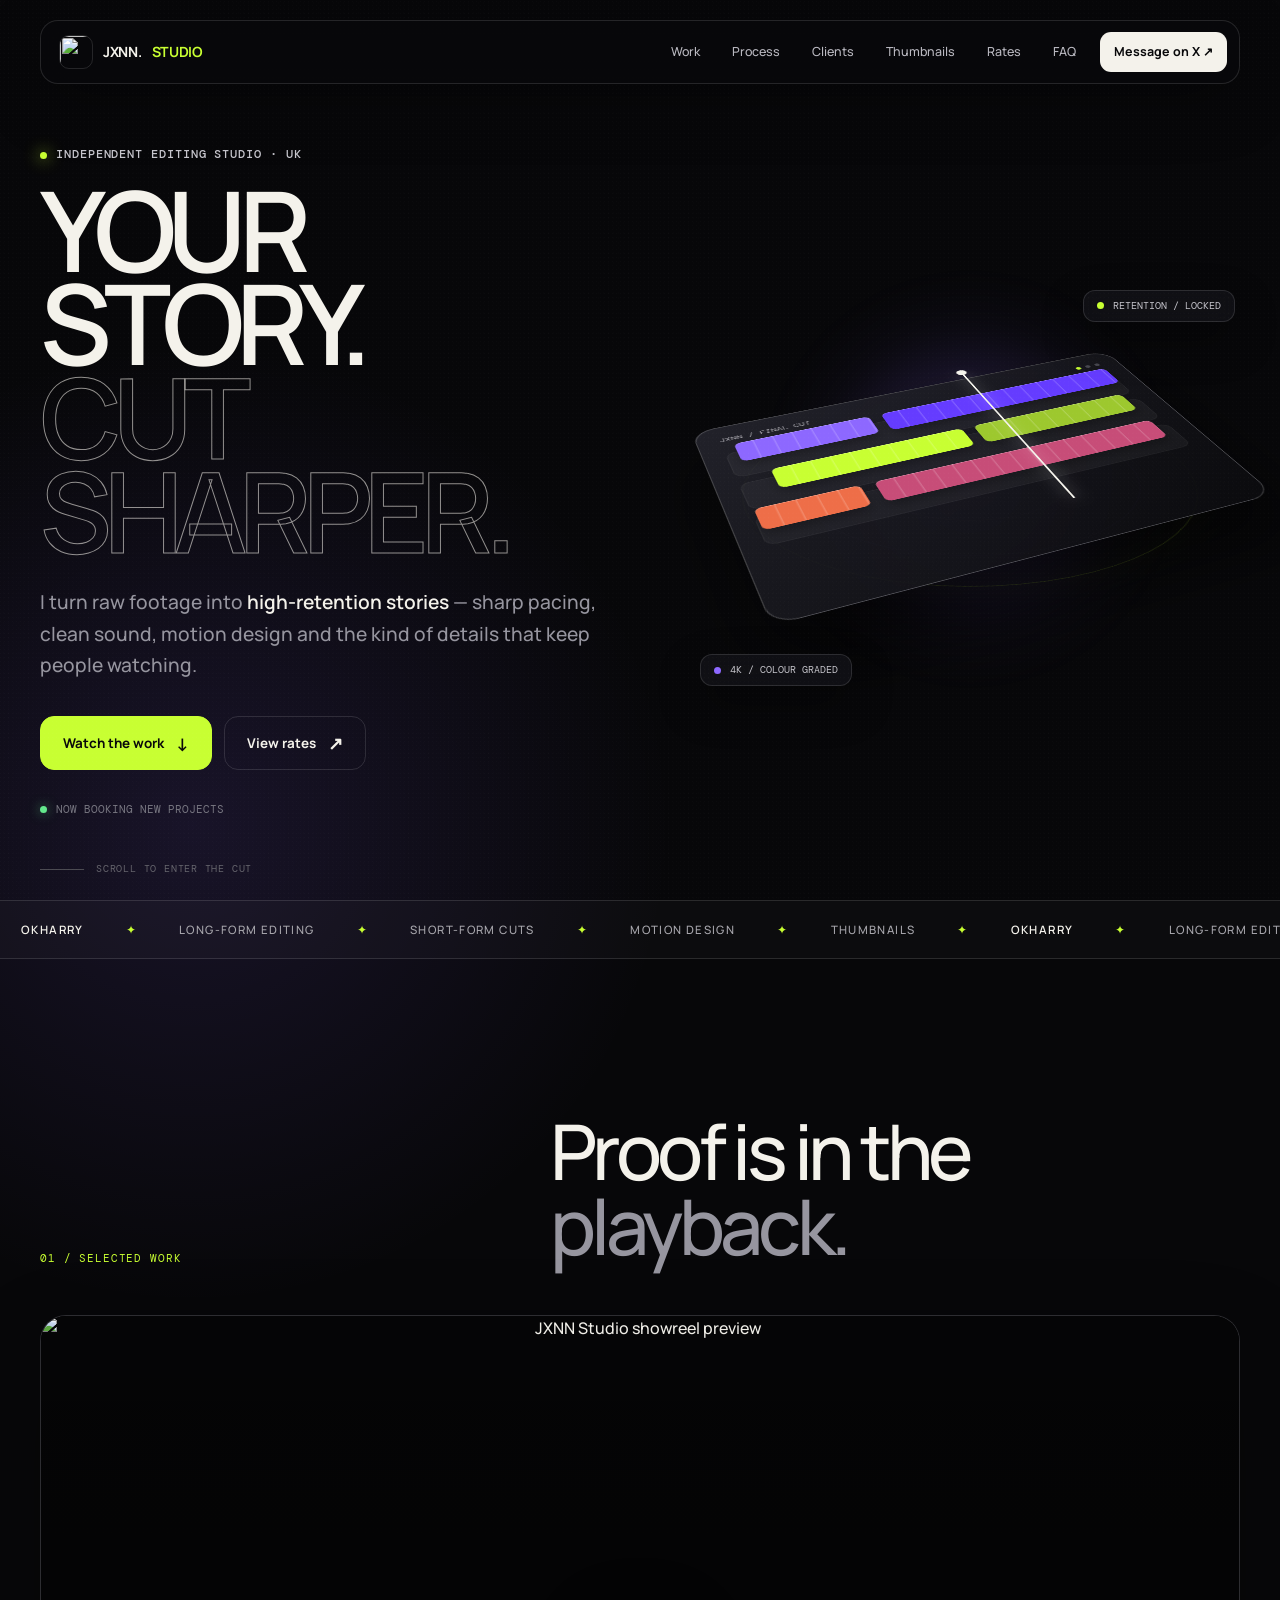
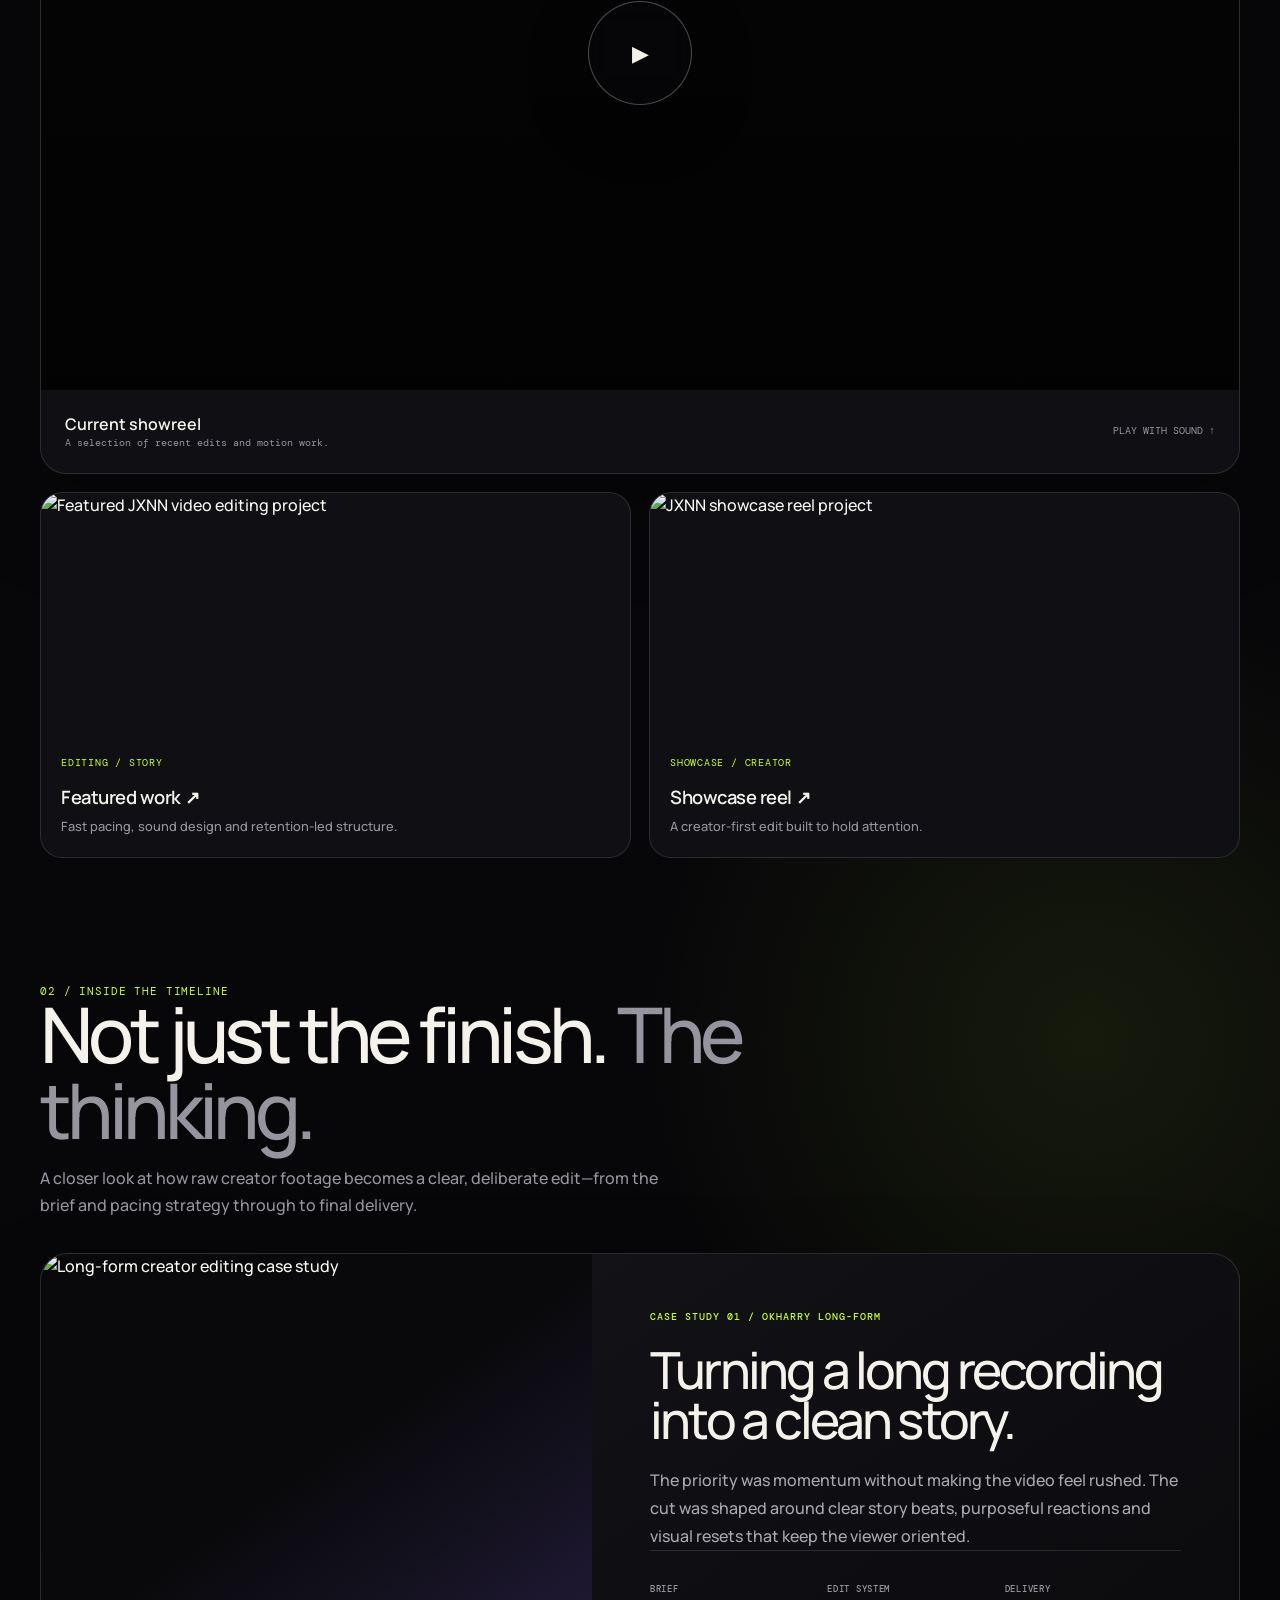
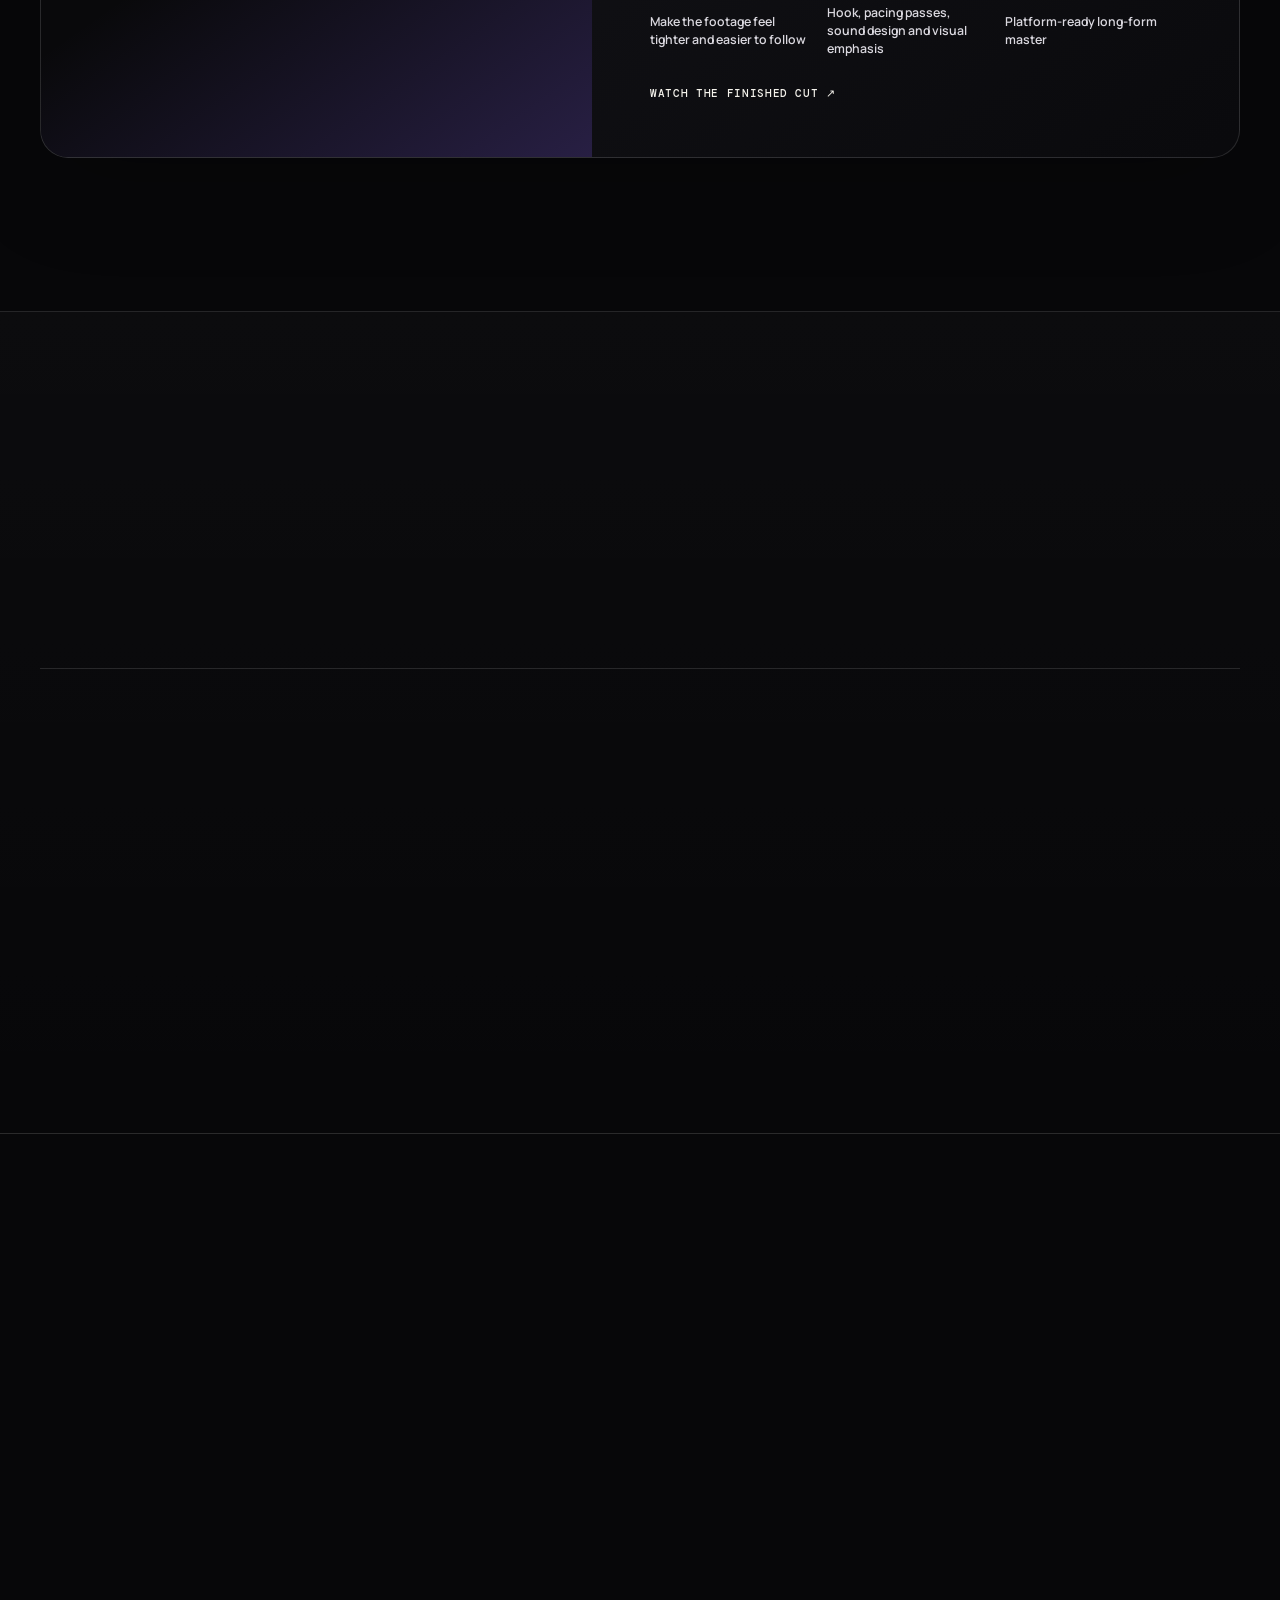
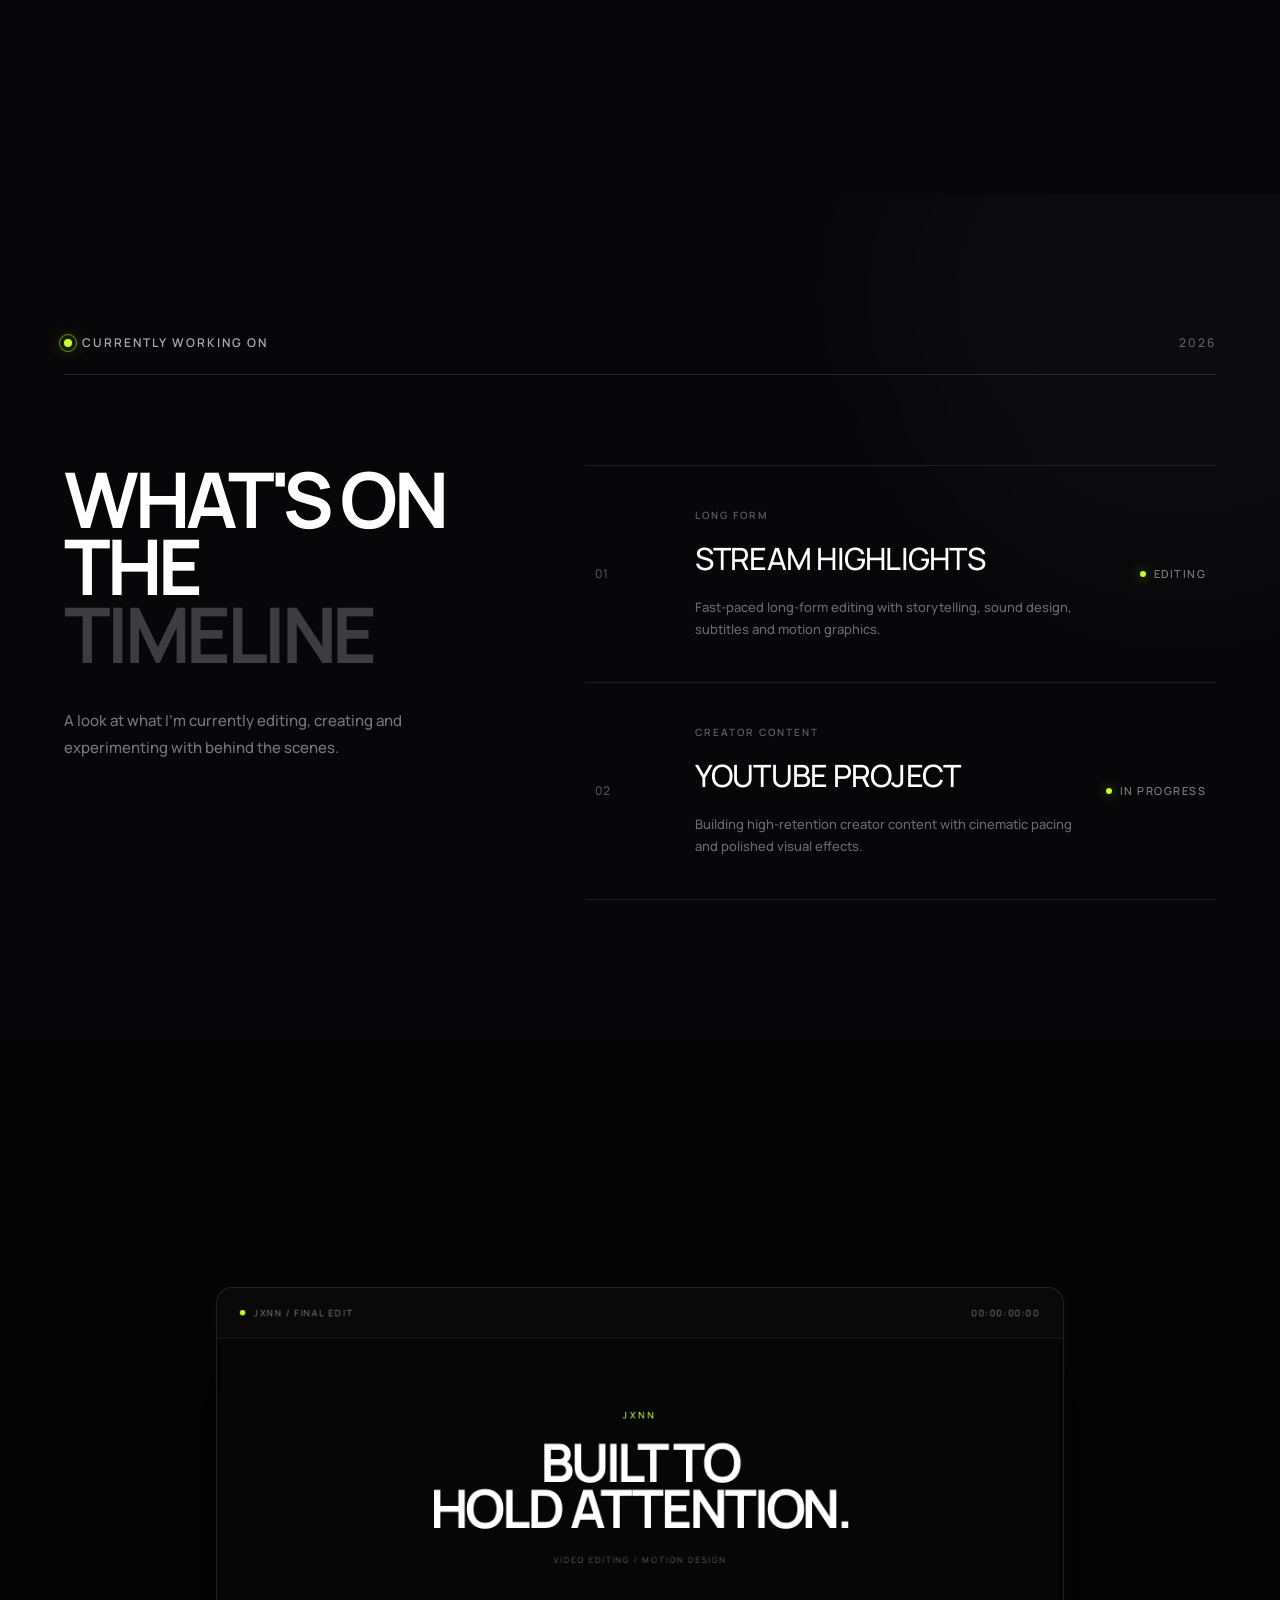
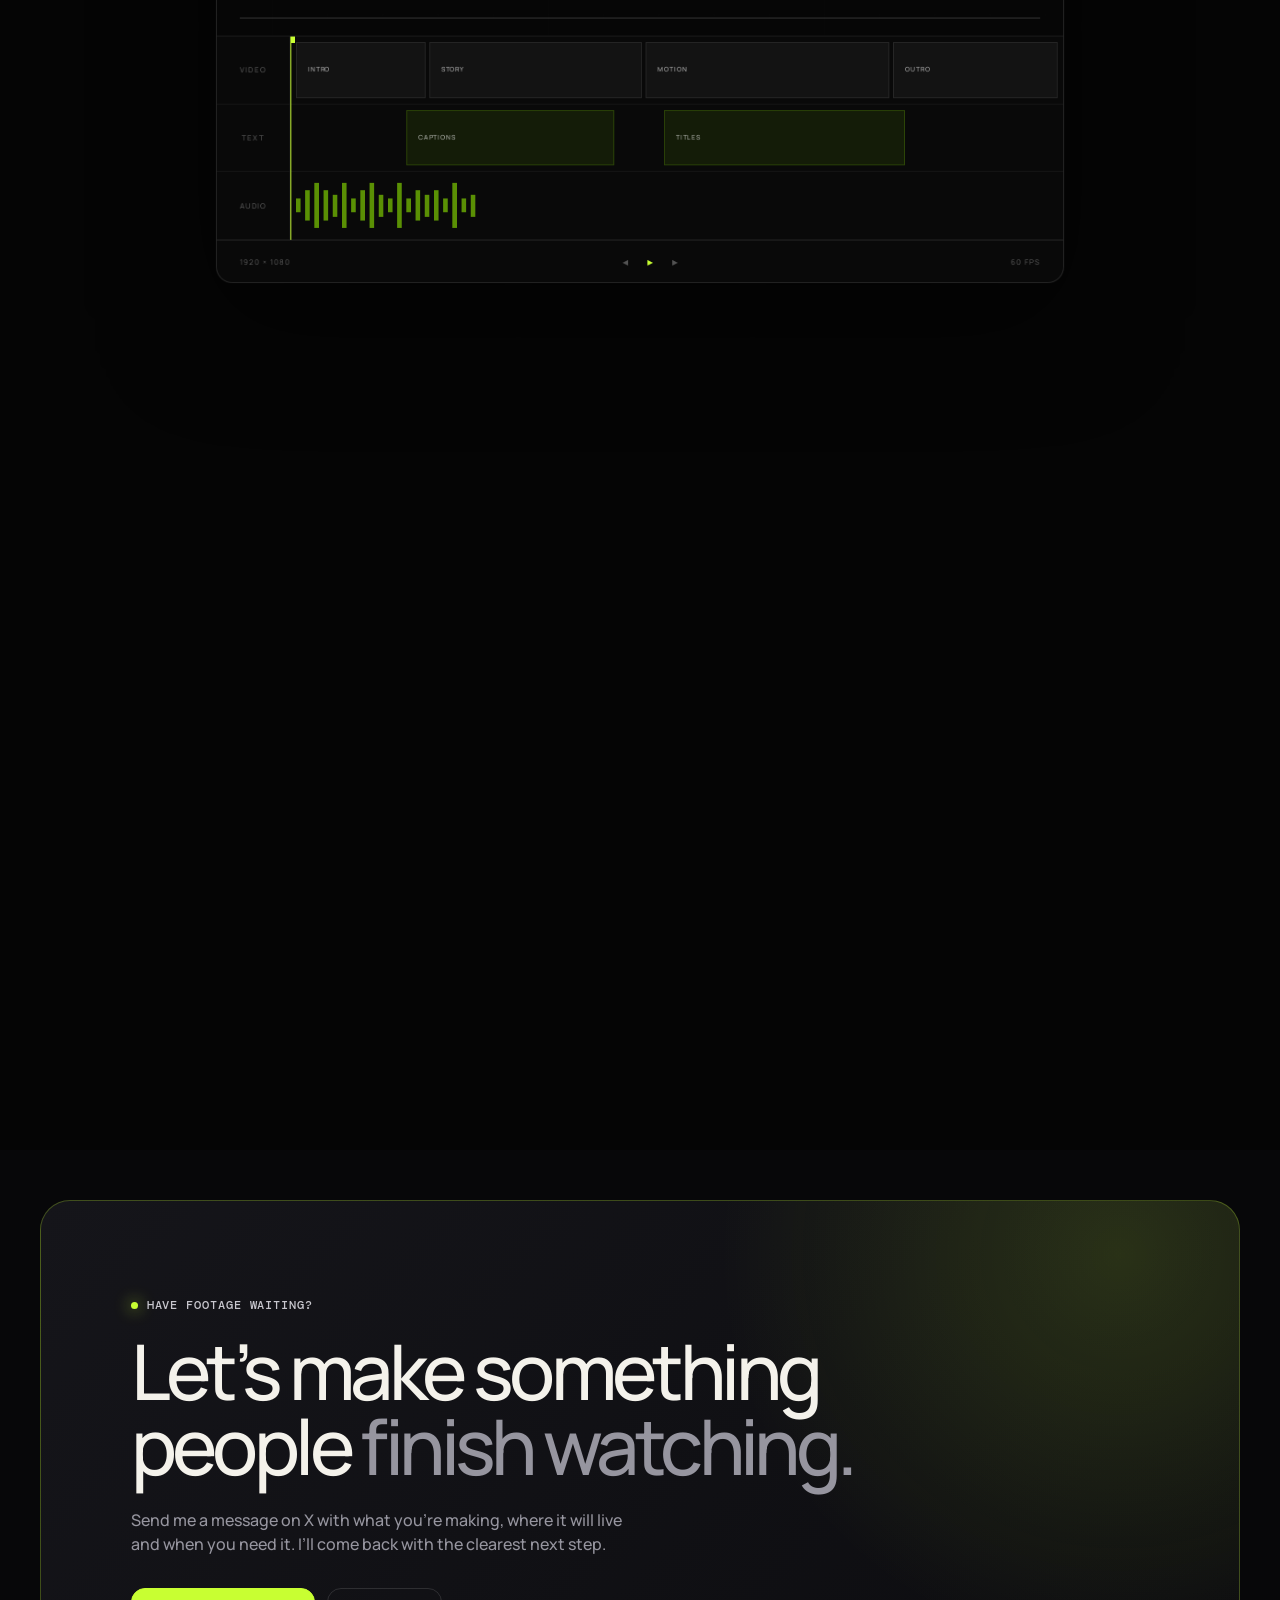
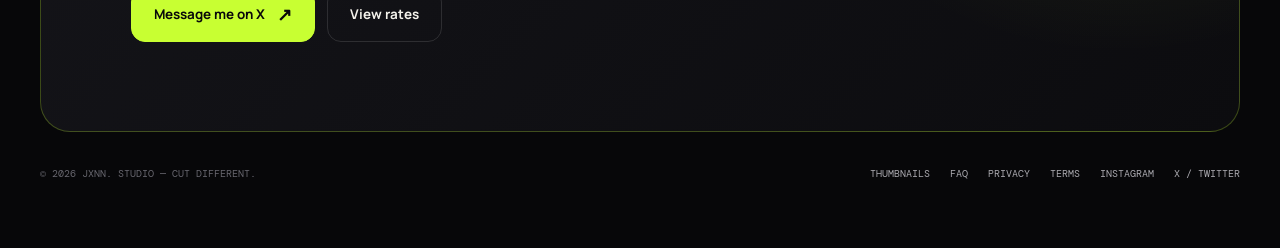
==== commit ba104e5c: "Update portfolio: 18/08/2026 22:59:48.14" ====
--- a/index.html
+++ b/index.html
@@ -645,7 +645,7 @@
 
     .work-grid {
       display: grid;
-      grid-template-columns: repeat(3, 1fr);
+      grid-template-columns: repeat(2, 1fr);
       gap: 18px;
       margin-top: 18px;
     }
@@ -992,8 +992,8 @@
 
     <div class="marquee" aria-label="Selected clients and services">
       <div class="marquee-track">
-        <div class="marquee-group"><b>OKHARRY</b><span>✦</span><b>BETA SQUAD</b><span>✦</span>LONG-FORM EDITING<span>✦</span>SHORT-FORM CUTS<span>✦</span>MOTION DESIGN<span>✦</span>THUMBNAILS<span>✦</span></div>
-        <div class="marquee-group" aria-hidden="true"><b>OKHARRY</b><span>✦</span><b>BETA SQUAD</b><span>✦</span>LONG-FORM EDITING<span>✦</span>SHORT-FORM CUTS<span>✦</span>MOTION DESIGN<span>✦</span>THUMBNAILS<span>✦</span></div>
+        <div class="marquee-group"><b>OKHARRY</b><span>✦</span>LONG-FORM EDITING<span>✦</span>SHORT-FORM CUTS<span>✦</span>MOTION DESIGN<span>✦</span>THUMBNAILS<span>✦</span></div>
+        <div class="marquee-group" aria-hidden="true"><b>OKHARRY</b><span>✦</span>LONG-FORM EDITING<span>✦</span>SHORT-FORM CUTS<span>✦</span>MOTION DESIGN<span>✦</span>THUMBNAILS<span>✦</span></div>
       </div>
     </div>
 
@@ -1022,20 +1022,16 @@
             <img src="https://img.youtube.com/vi/NONQ_j8San4/maxresdefault.jpg" alt="Featured JXNN video editing project" loading="lazy">
             <div class="work-card-body"><small>EDITING / STORY</small><h3>Featured work ↗</h3><p>Fast pacing, sound design and retention-led structure.</p></div>
           </a>
-          <a class="work-card reveal" href="https://www.youtube.com/watch?v=ApeCWRt1sIY&amp;t=566s" target="_blank" rel="noopener noreferrer" data-track="work_open" data-track-label="okharry_showcase">
-            <img src="https://img.youtube.com/vi/ApeCWRt1sIY/maxresdefault.jpg" alt="JXNN showcase reel project" loading="lazy">
+          <a class="work-card reveal" href="https://www.youtube.com/watch?v=1BJvHTLHQRE&amp;t=248s" target="_blank" rel="noopener noreferrer" data-track="work_open" data-track-label="okharry_showcase">
+            <img src="https://img.youtube.com/vi/1BJvHTLHQRE/maxresdefault.jpg" alt="JXNN showcase reel project" loading="lazy">
             <div class="work-card-body"><small>SHOWCASE / CREATOR</small><h3>Showcase reel ↗</h3><p>A creator-first edit built to hold attention.</p></div>
-          </a>
-          <a class="work-card reveal" href="https://www.youtube.com/watch?v=qyTBSJyDLlQ&amp;t=388s" target="_blank" rel="noopener noreferrer" data-track="work_open" data-track-label="beta_squad_studio_editing">
-            <img src="https://img.youtube.com/vi/qyTBSJyDLlQ/maxresdefault.jpg" alt="Beta Squad studio editing project" loading="lazy">
-            <div class="work-card-body"><small>BETA SQUAD / VIDEO</small><h3>Studio editing ↗</h3><p>High-energy studio editing built for the group format.</p></div>
           </a>
         </div>
 
         <div class="case-study-head reveal" id="case-studies">
           <div class="section-index">02 / INSIDE THE TIMELINE</div>
           <h2>Not just the finish. <em>The thinking.</em></h2>
-          <p>Two closer looks at how raw creator footage becomes a clear, deliberate edit—from the brief and pacing strategy through to final delivery.</p>
+          <p>A closer look at how raw creator footage becomes a clear, deliberate edit—from the brief and pacing strategy through to final delivery.</p>
         </div>
 
         <div class="case-study-grid">
@@ -1055,23 +1051,6 @@
               <a class="case-study-link" href="https://www.youtube.com/watch?v=ApeCWRt1sIY&amp;t=566s" target="_blank" rel="noopener noreferrer" data-track="case_study_open" data-track-label="okharry_longform">WATCH THE FINISHED CUT ↗</a>
             </div>
           </article>
-
-          <article class="case-study-card reveal">
-            <div class="case-study-media">
-              <img src="https://img.youtube.com/vi/qyTBSJyDLlQ/maxresdefault.jpg" alt="Beta Squad subtitle editing case study" loading="lazy">
-            </div>
-            <div class="case-study-copy">
-              <small>CASE STUDY 02 / BETA SQUAD</small>
-              <h3>Subtitles that add energy without stealing focus.</h3>
-              <p>The subtitle treatment was built for entertainment pacing: readable at speed, timed to the delivery and visually consistent with a busy group format.</p>
-              <div class="case-study-facts">
-                <div><span>BRIEF</span><strong>Keep fast dialogue clear across a group video</strong></div>
-                <div><span>EDIT SYSTEM</span><strong>Speaker timing, concise line breaks and consistent emphasis</strong></div>
-                <div><span>DELIVERY</span><strong>Integrated subtitle pass for the final edit</strong></div>
-              </div>
-              <a class="case-study-link" href="https://www.youtube.com/watch?v=qyTBSJyDLlQ&amp;t=388s" target="_blank" rel="noopener noreferrer" data-track="case_study_open" data-track-label="beta_squad_subtitles">WATCH THE FINISHED CUT ↗</a>
-            </div>
-          </article>
         </div>
       </div>
     </section>
@@ -1102,9 +1081,9 @@
             <div><small>CREATOR / GAMING + IRL</small><h3>OkHarry</h3></div>
             <span class="client-arrow">↗</span>
           </a>
-          <a class="client-card reveal" href="https://www.youtube.com/@BetaSquad" target="_blank" rel="noopener noreferrer">
-            <img src="assets/betasquad.png" alt="Beta Squad" loading="lazy">
-            <div><small>CREATOR GROUP / ENTERTAINMENT</small><h3>Beta Squad</h3></div>
+          <a class="client-card reveal" href="https://dubbmedia.co.uk/" target="_blank" rel="noopener noreferrer">
+            <img src="assets/dubbmediagroup.png" alt="Dubb Media Group" loading="lazy">
+            <div><small>MEDIA GROUP / PRODUCTION</small><h3>Dubb Media Group</h3></div>
             <span class="client-arrow">↗</span>
           </a>
         </div>
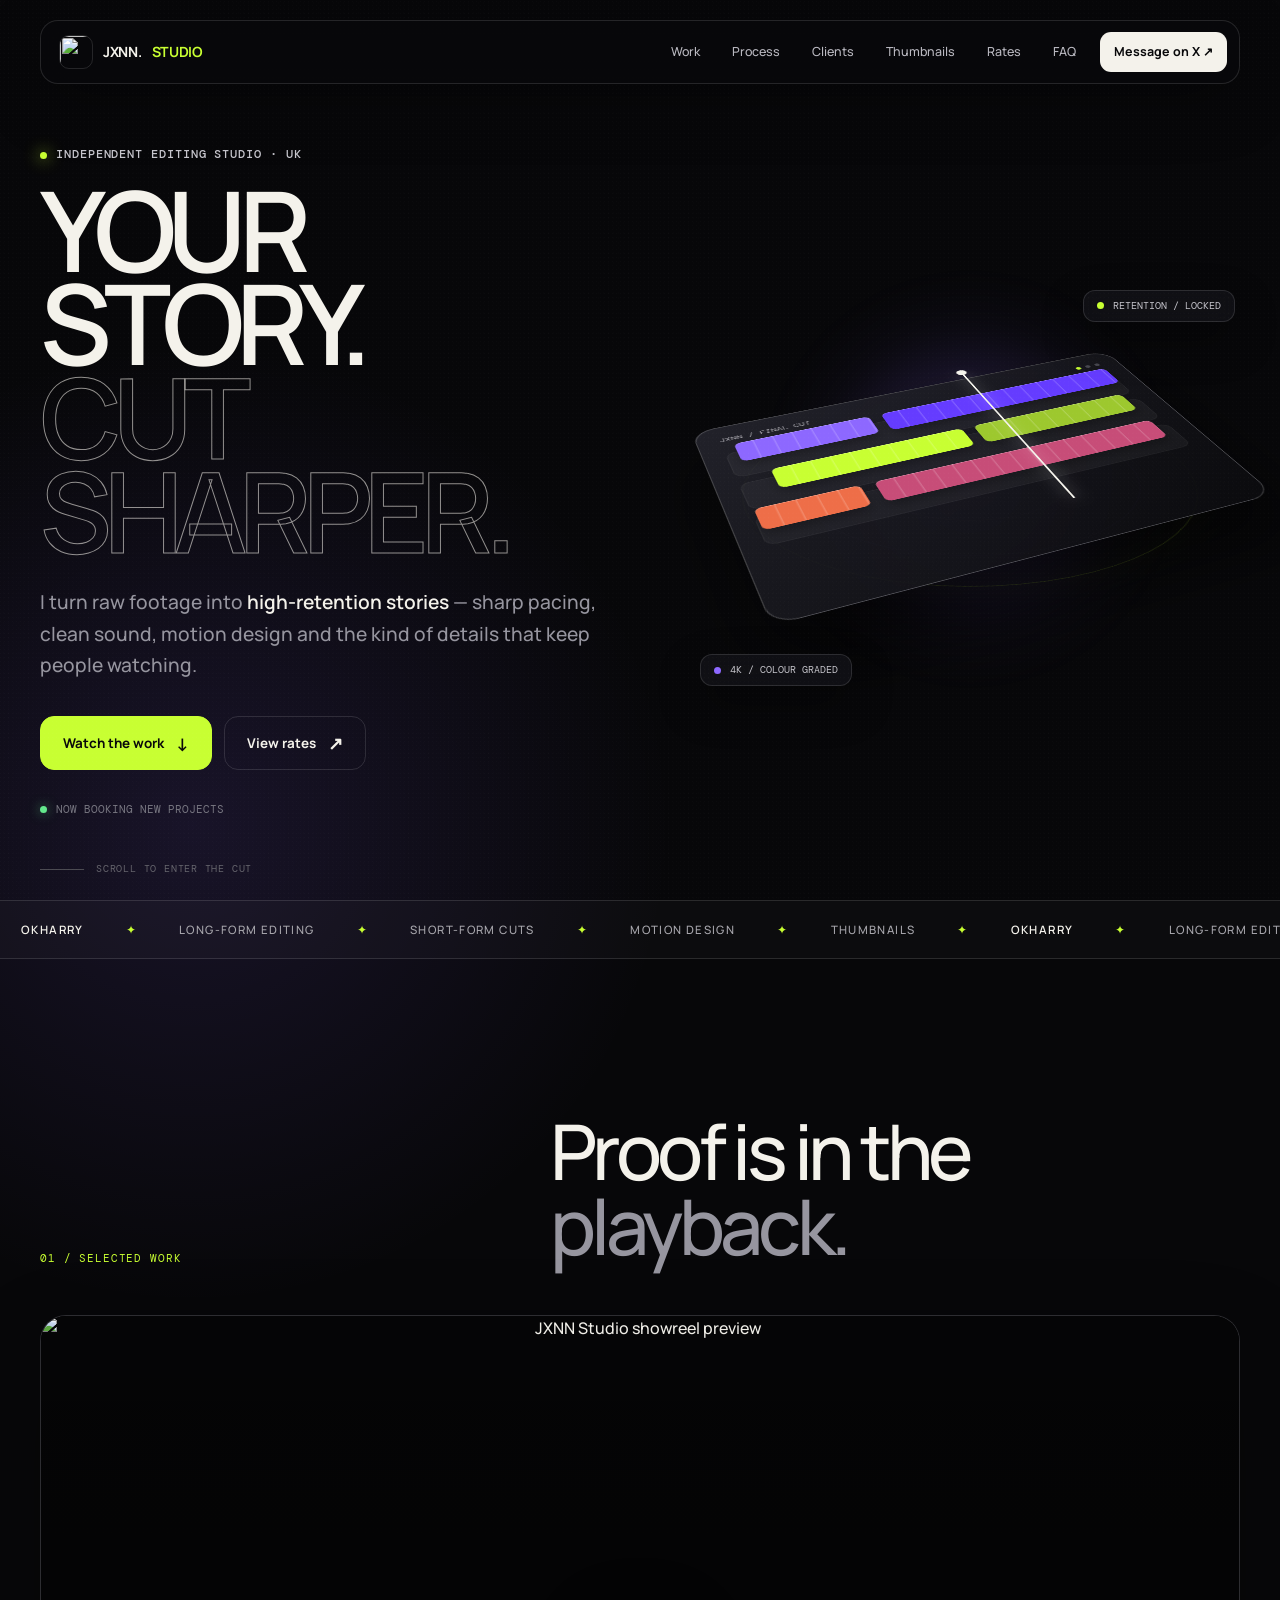
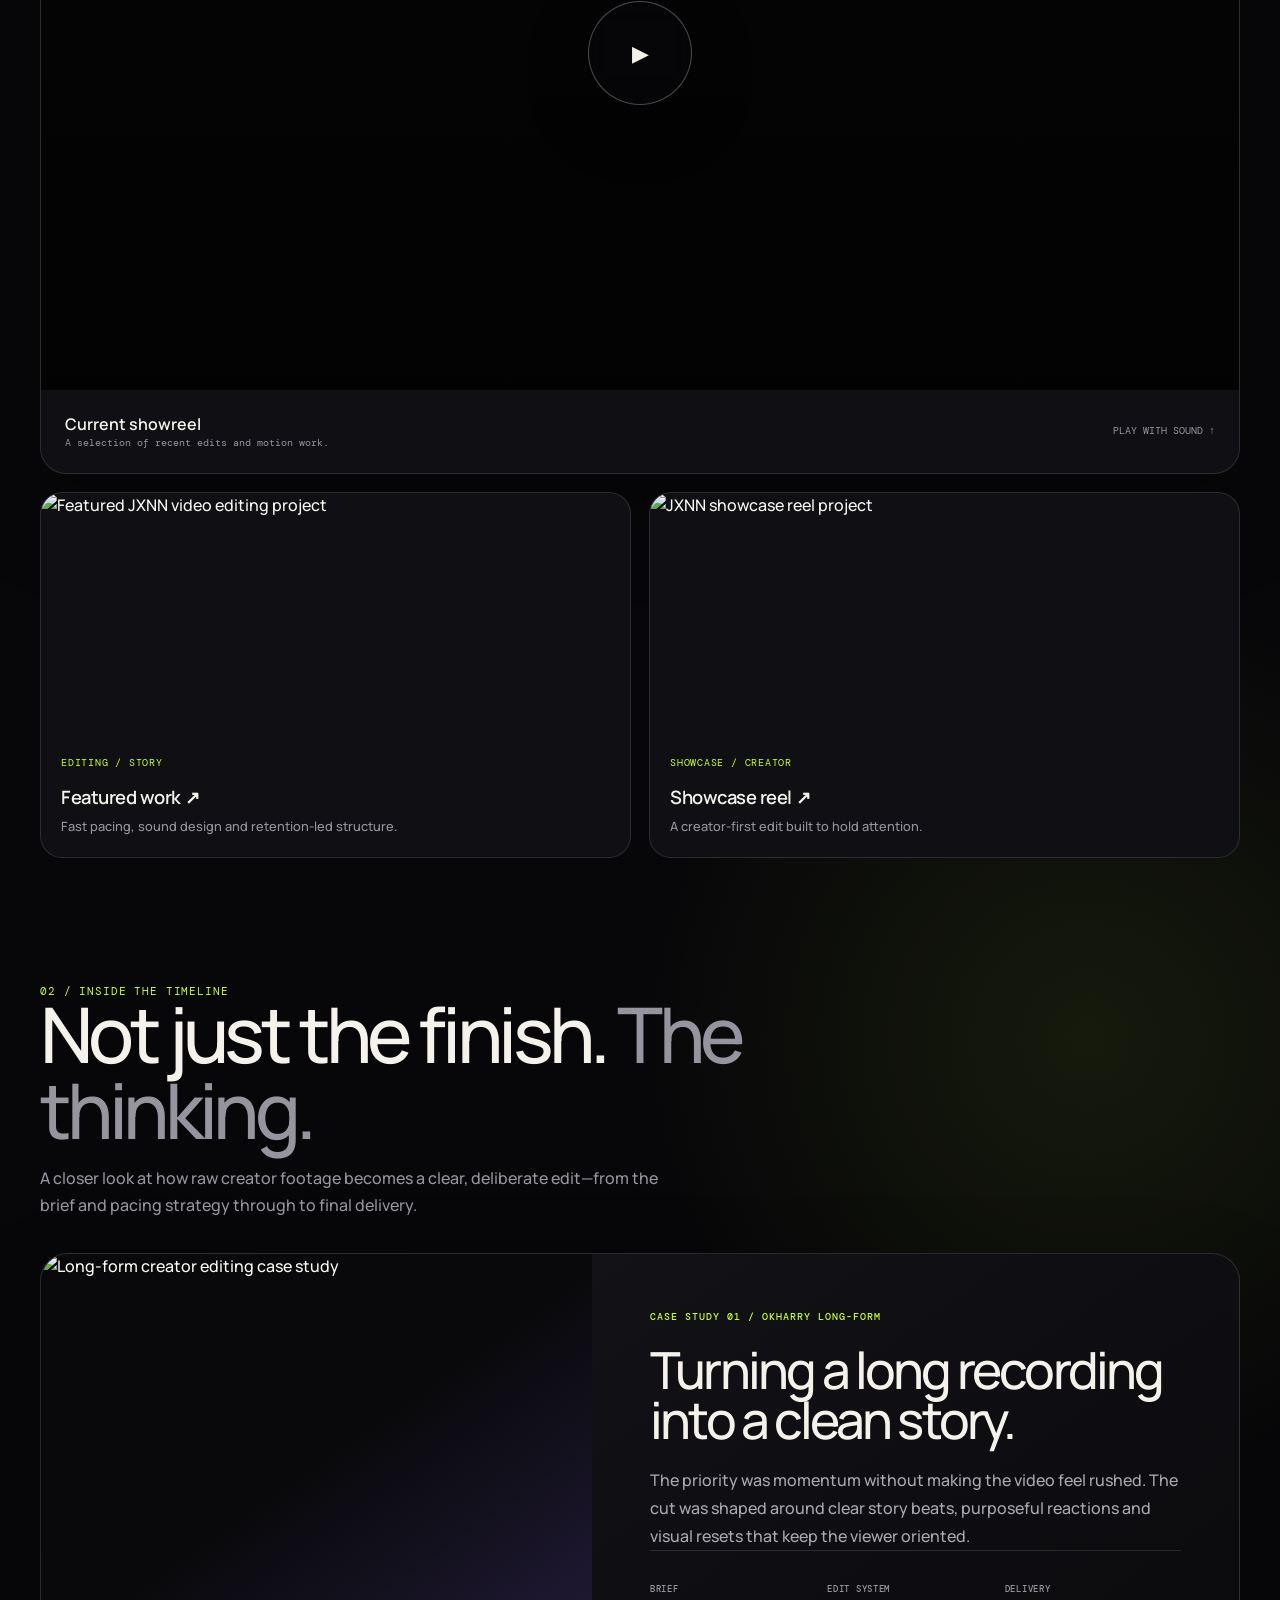
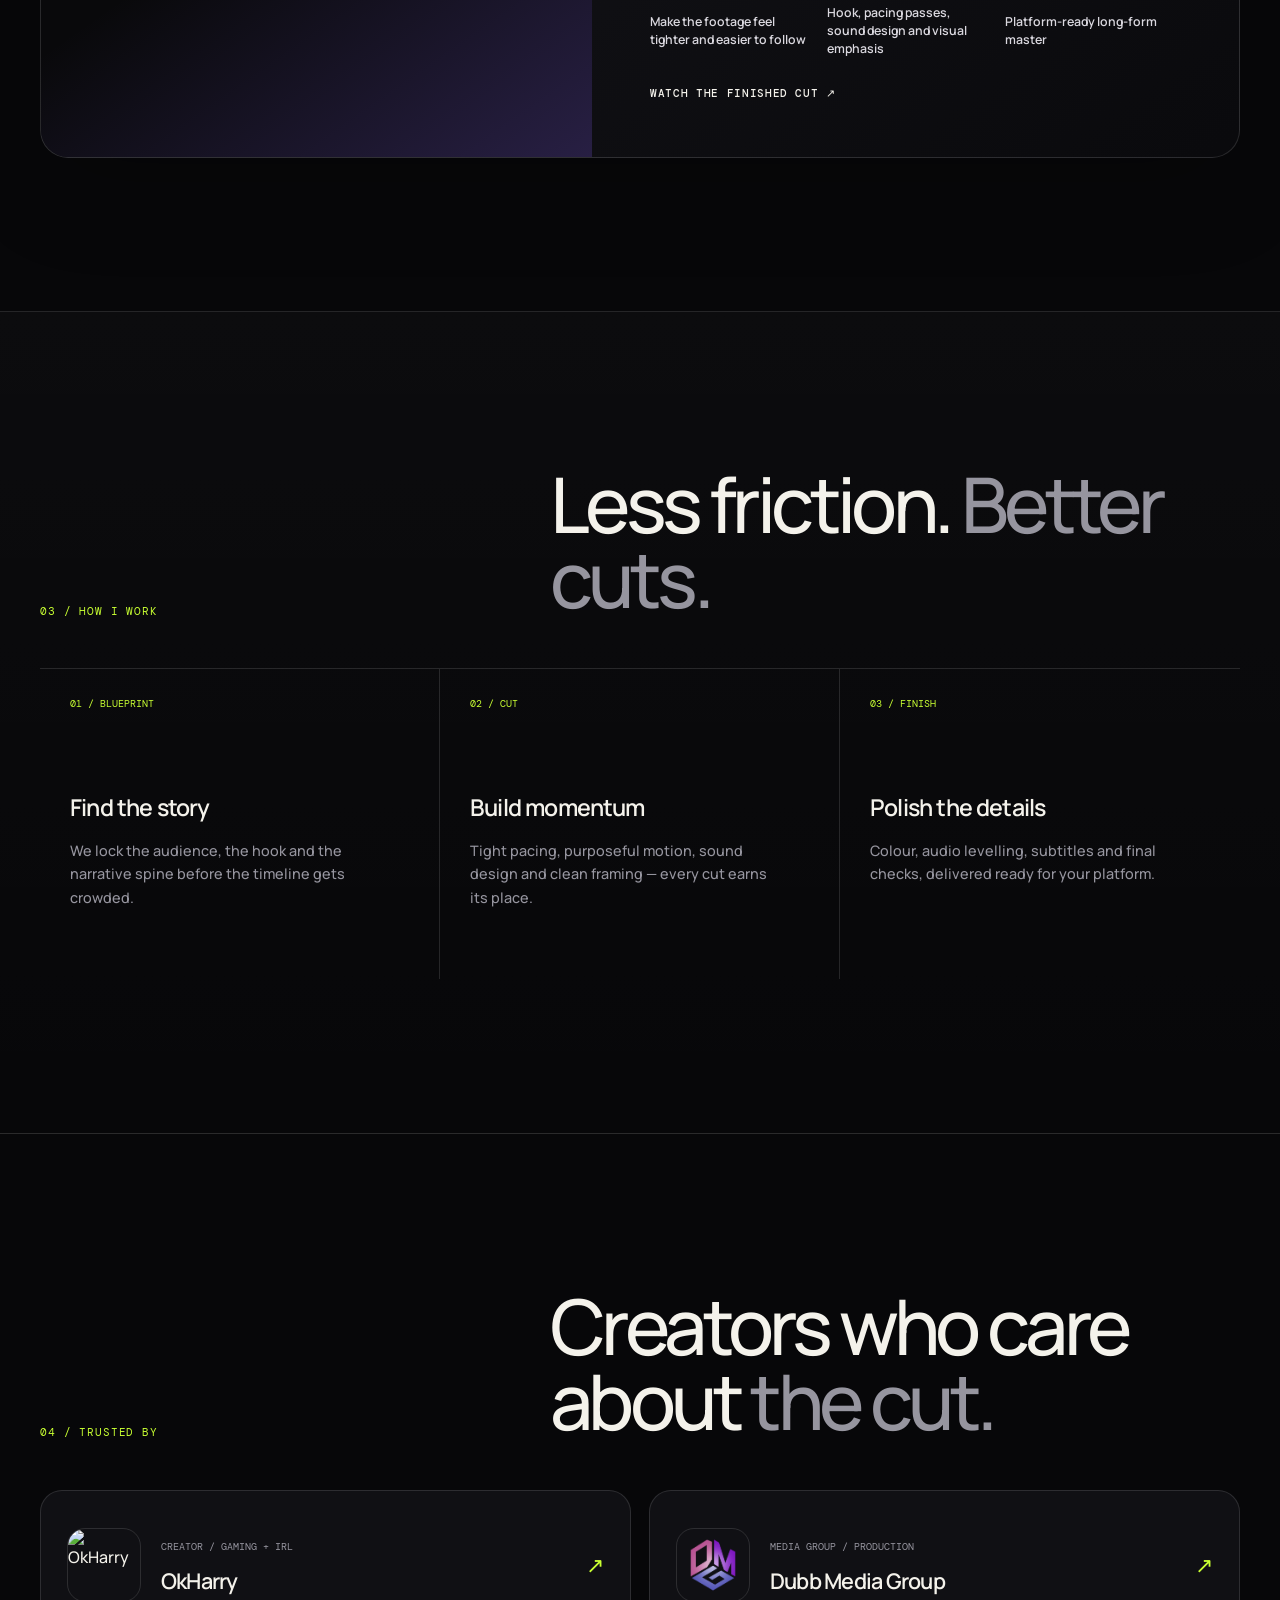
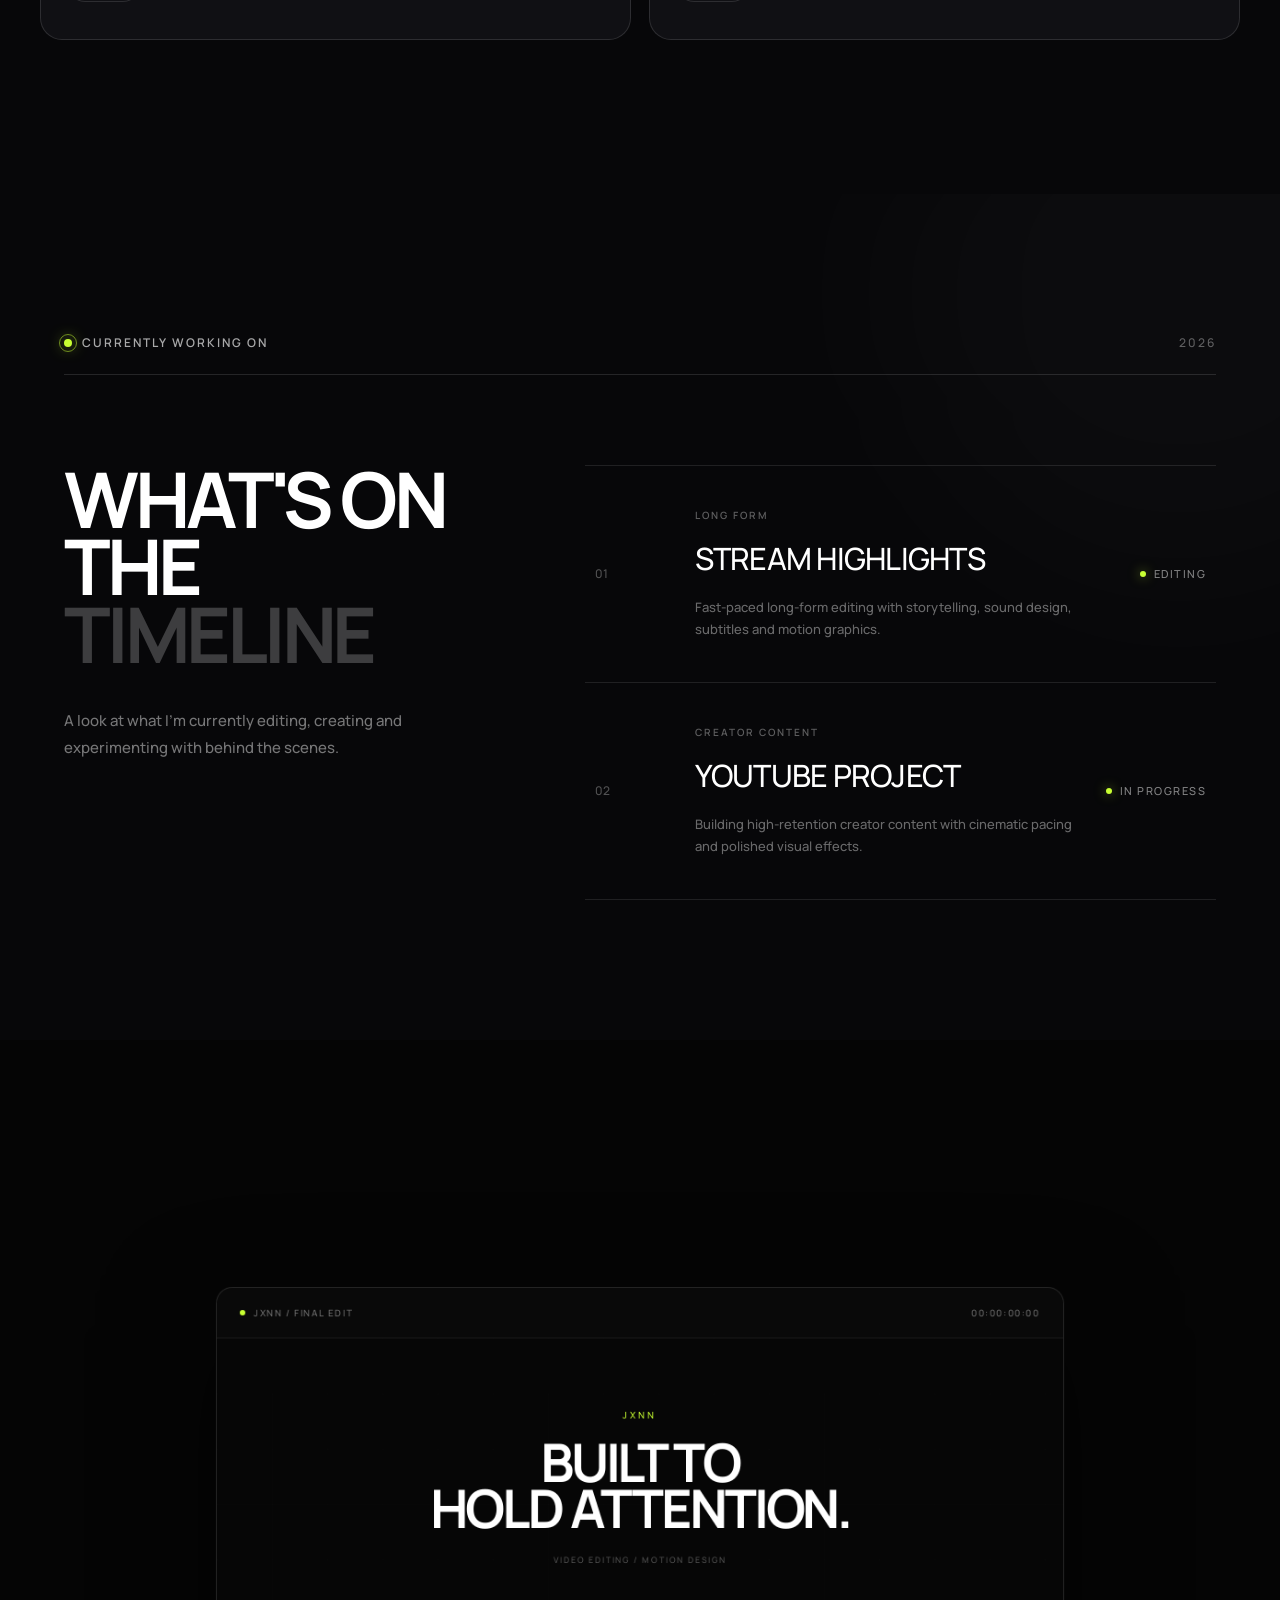
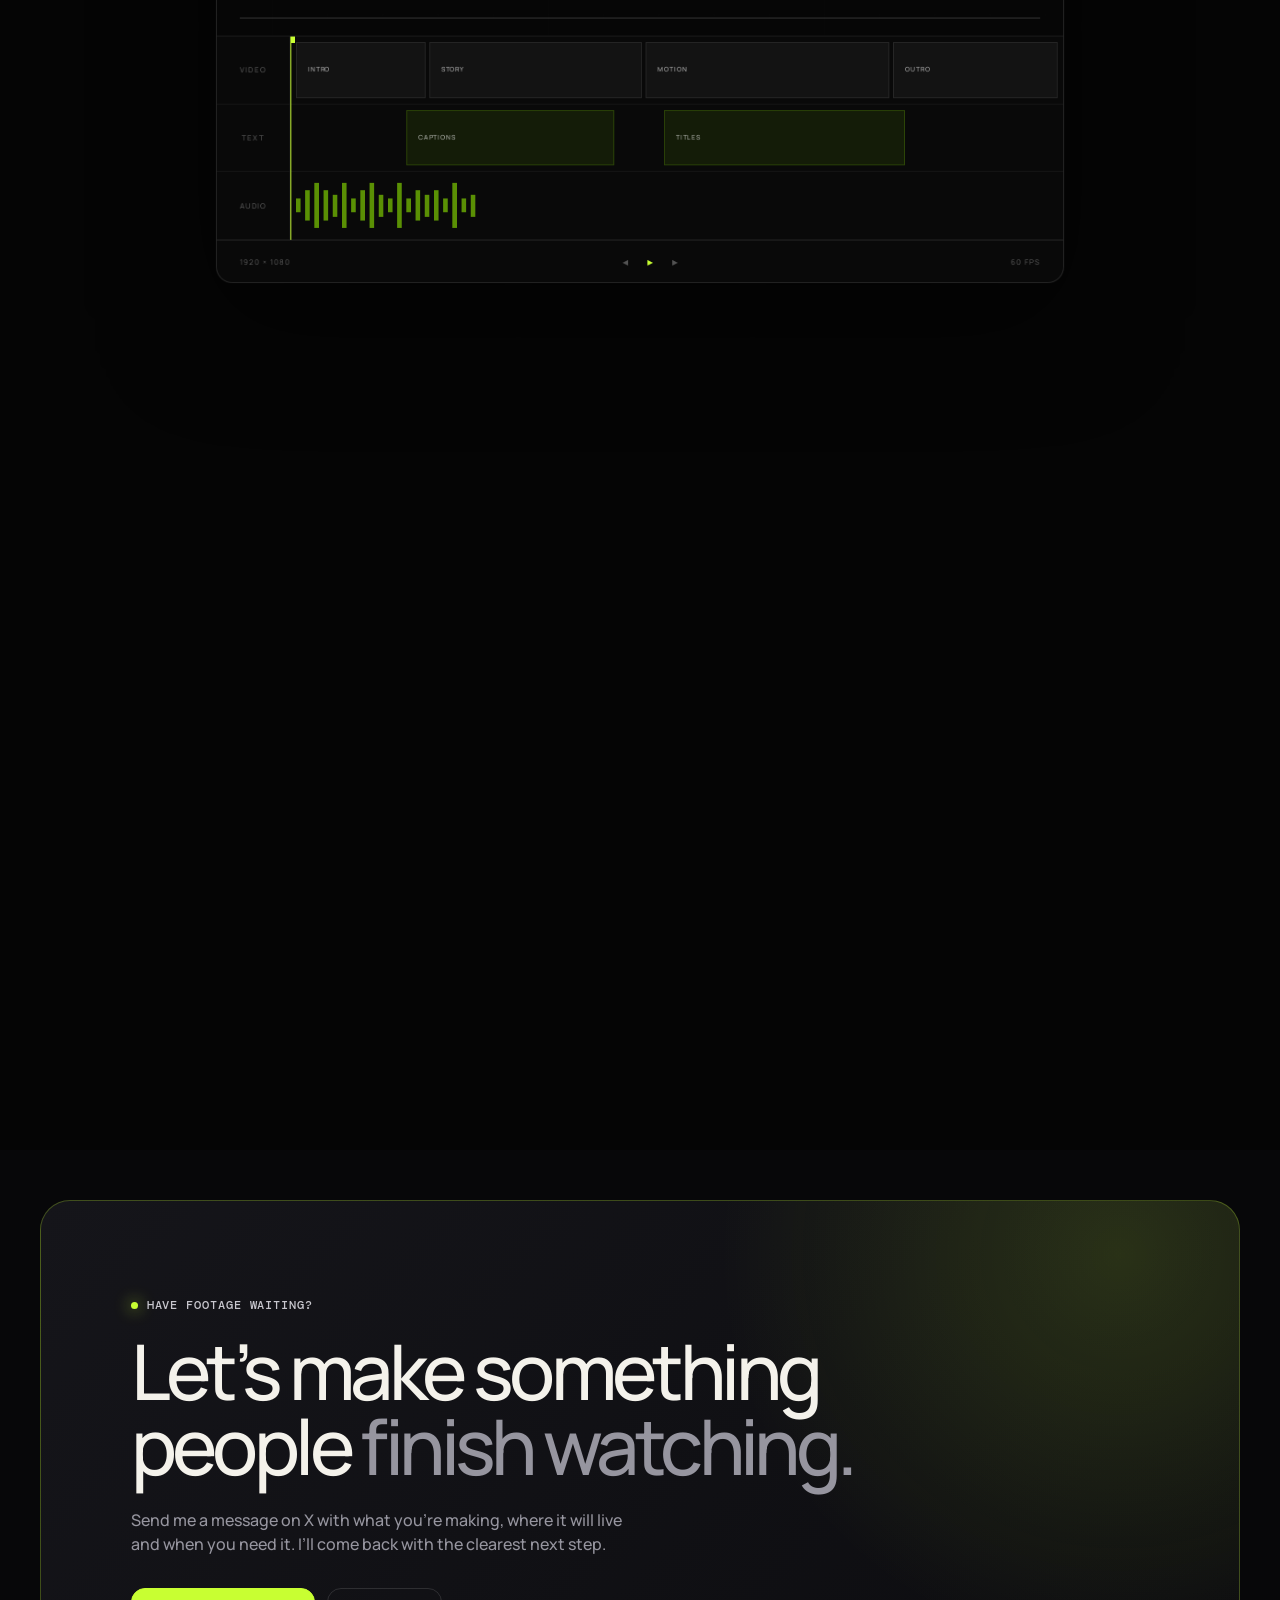
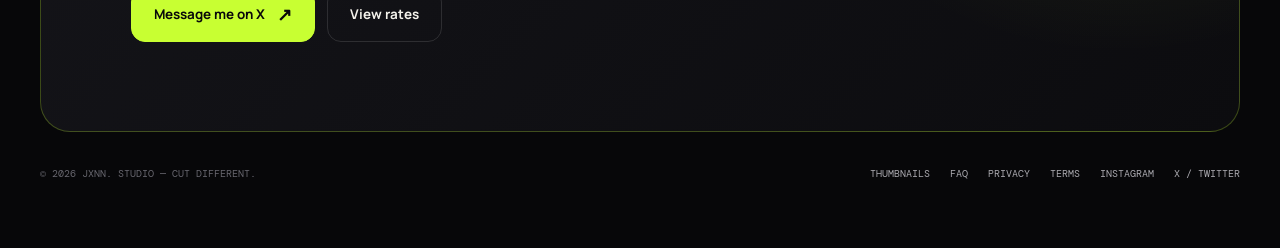
==== commit 3495182d: "Update portfolio: 18/08/2026 23:02:26.09" ====
--- a/index.html
+++ b/index.html
@@ -51,7 +51,19 @@
       scroll-behavior: smooth;
       overflow-x: hidden;
       background: var(--bg);
-    }
+      scrollbar-width: thin;
+      scrollbar-color: var(--violet) var(--bg);
+    }
+
+    ::-webkit-scrollbar { width: 12px; height: 12px; }
+    ::-webkit-scrollbar-track { background: var(--bg); }
+    ::-webkit-scrollbar-thumb {
+      min-height: 48px;
+      border: 3px solid var(--bg);
+      border-radius: 999px;
+      background: linear-gradient(180deg, var(--violet), #6941dc);
+    }
+    ::-webkit-scrollbar-thumb:hover { background: var(--acid); }
 
     body {
       min-width: 320px;
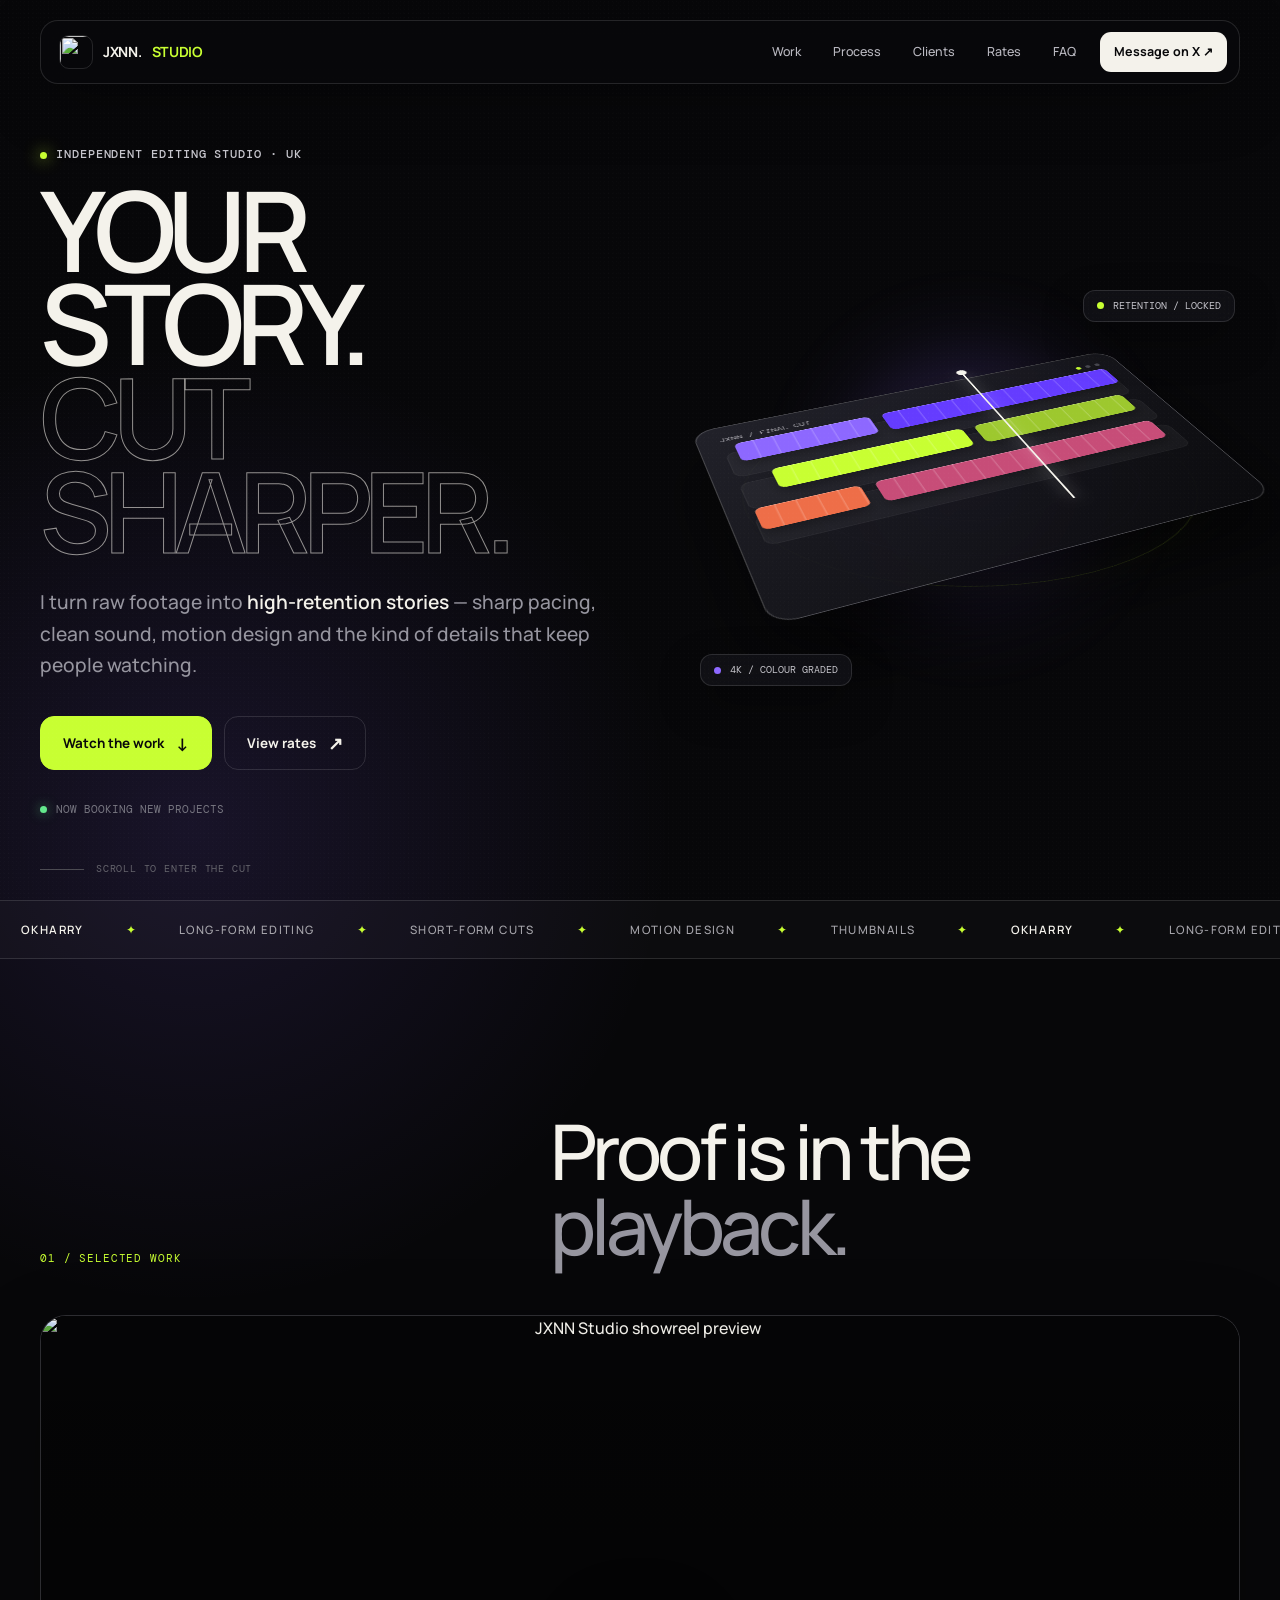
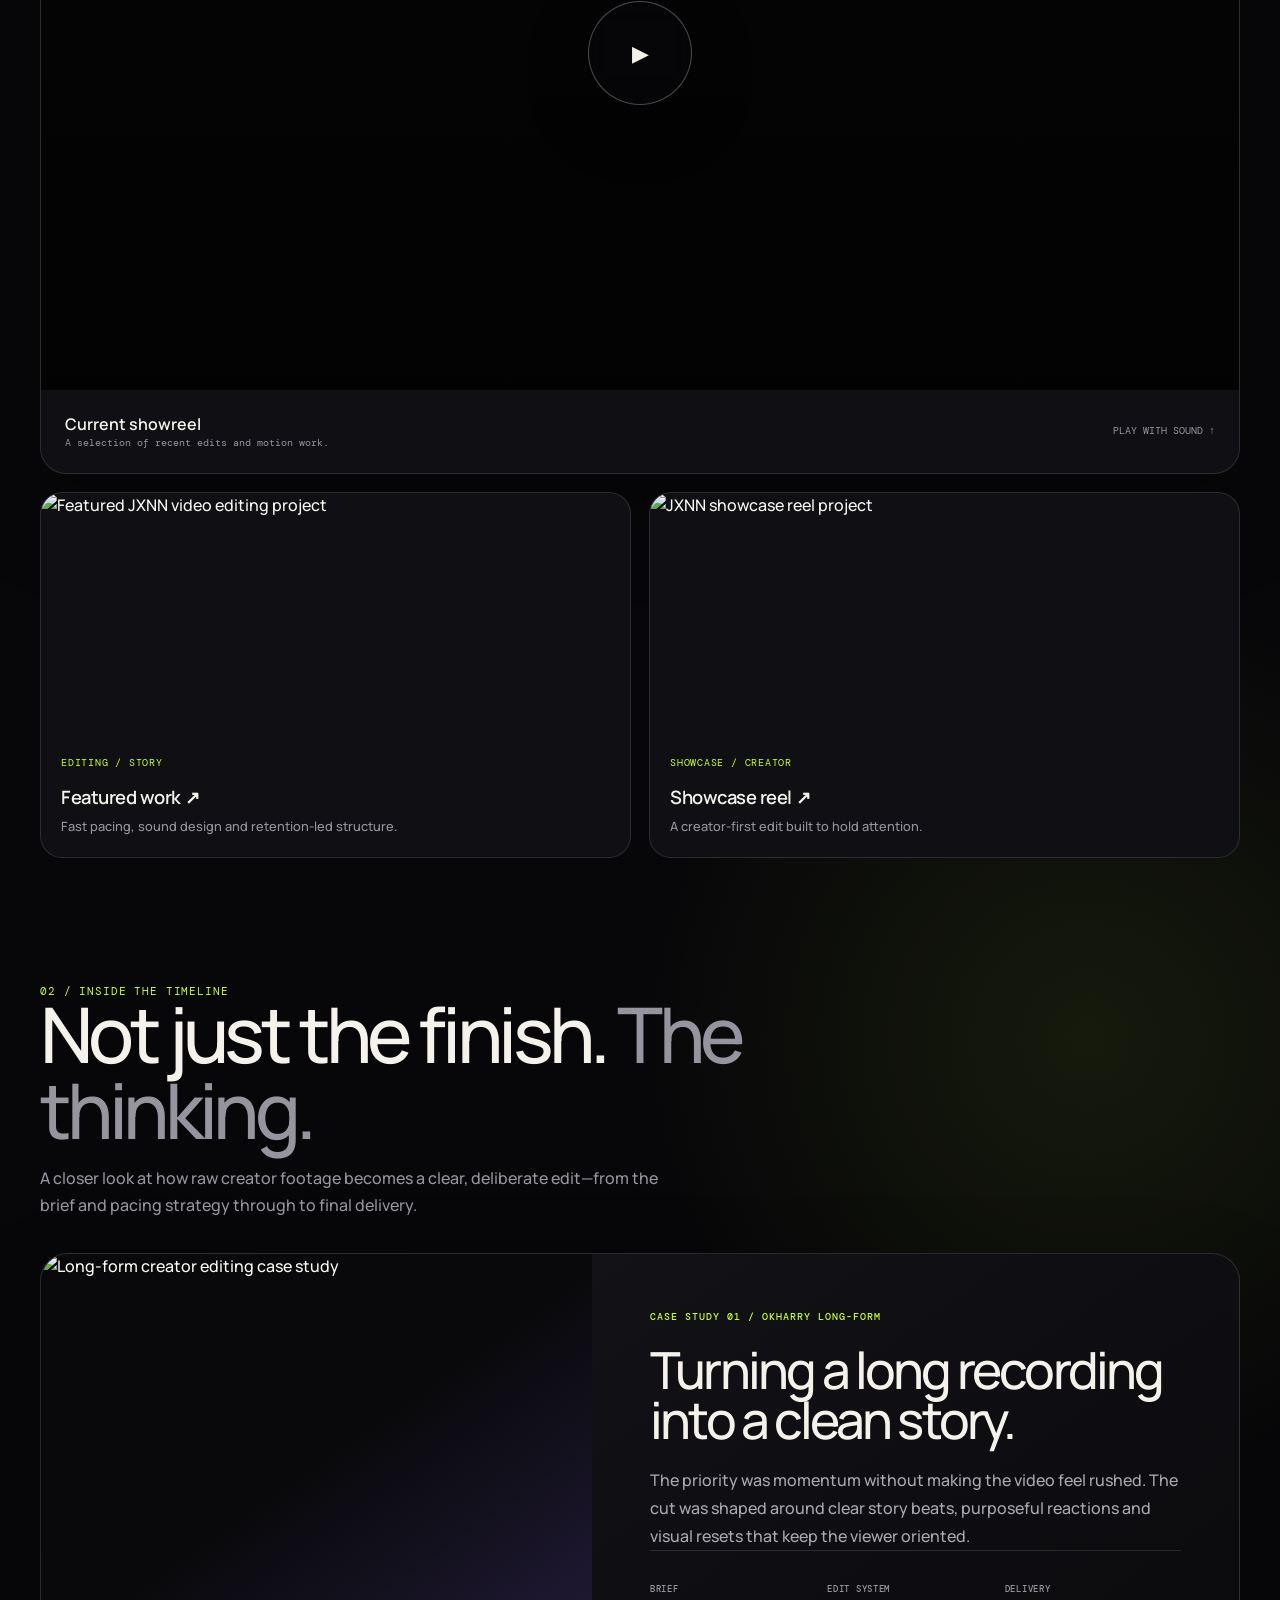
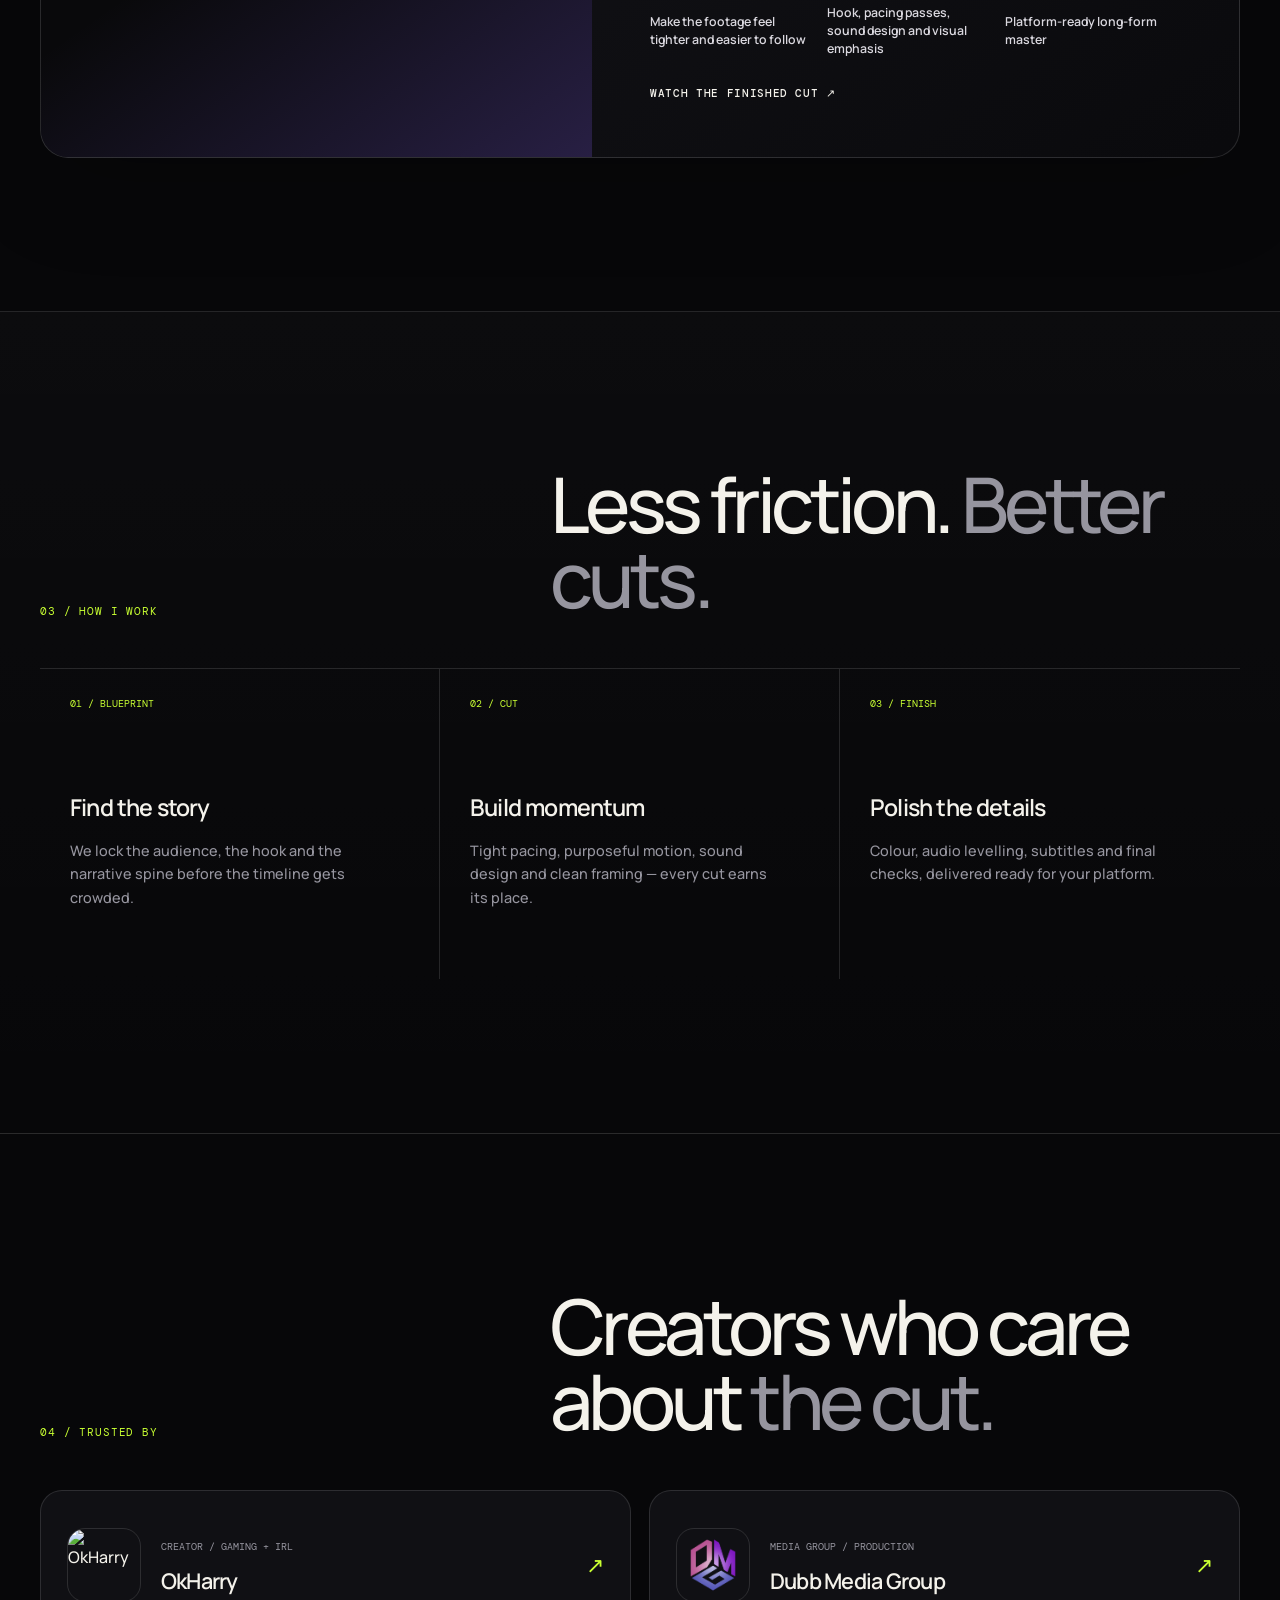
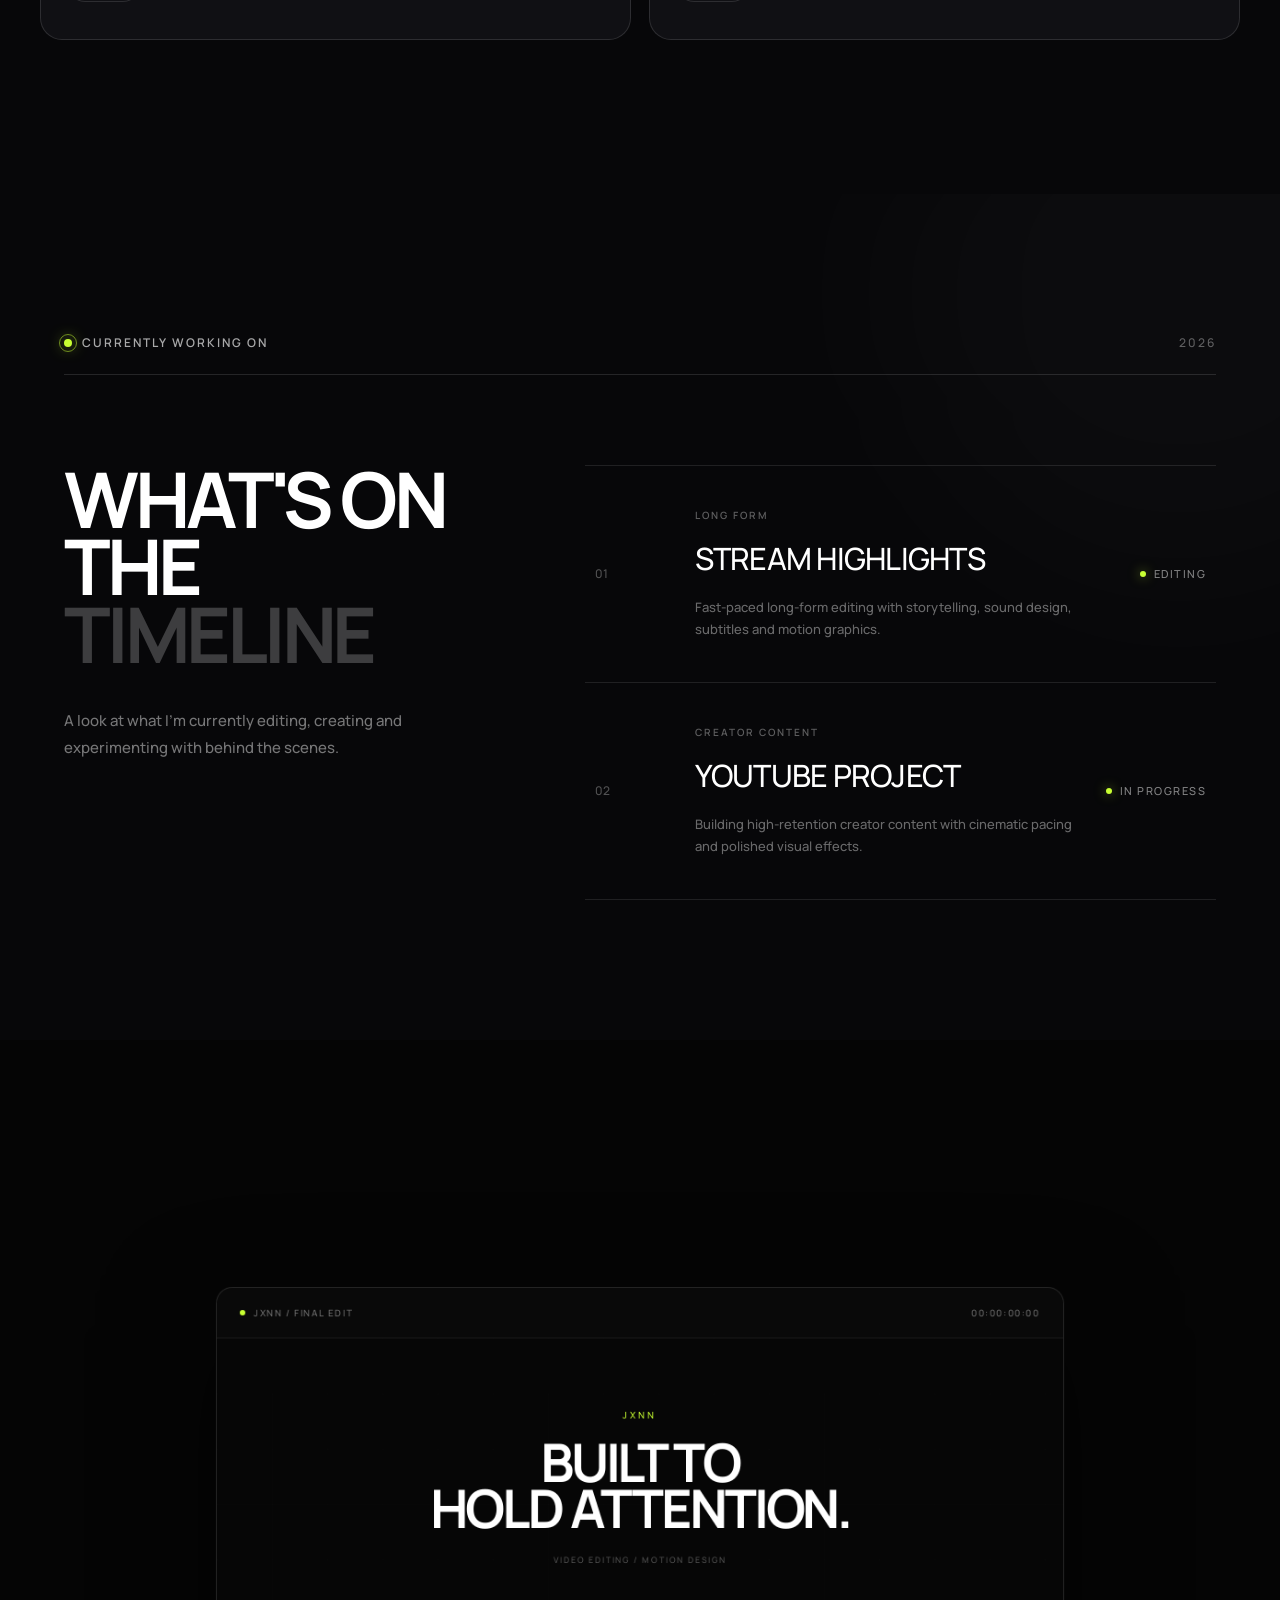
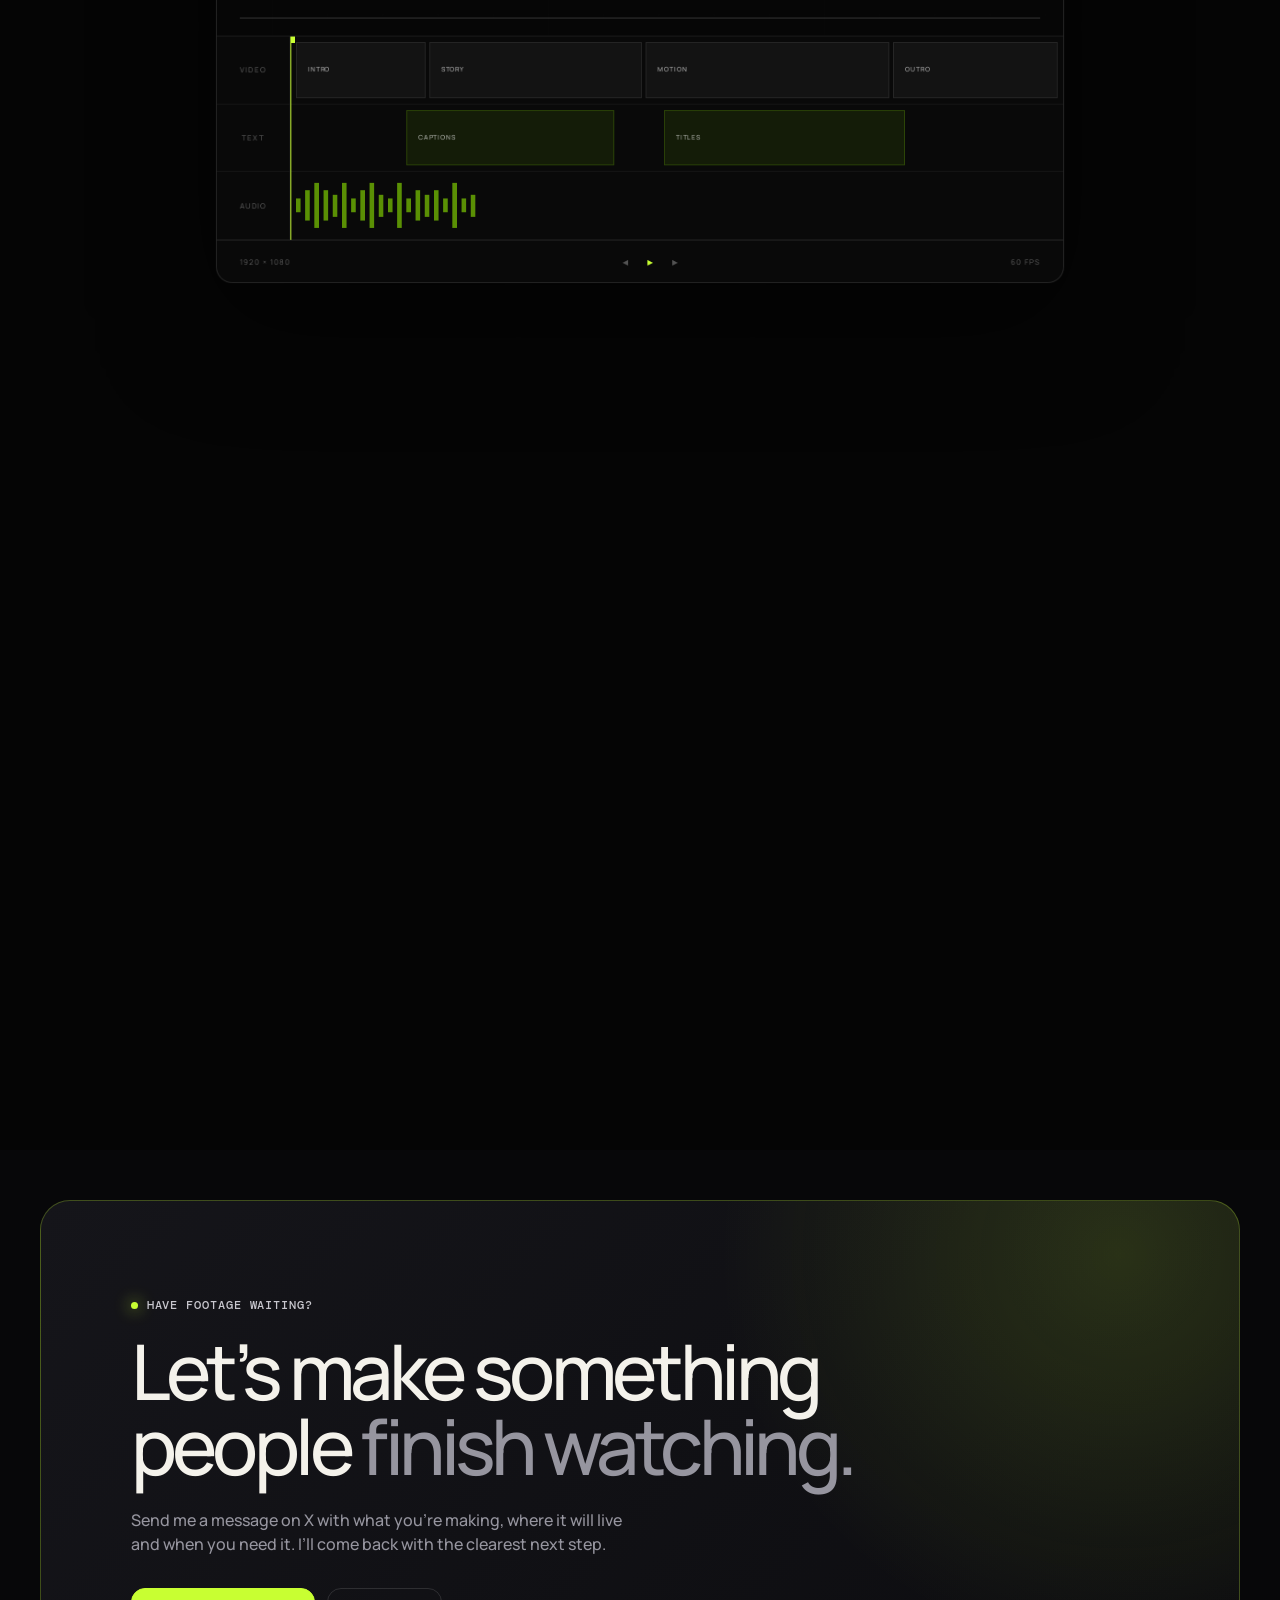
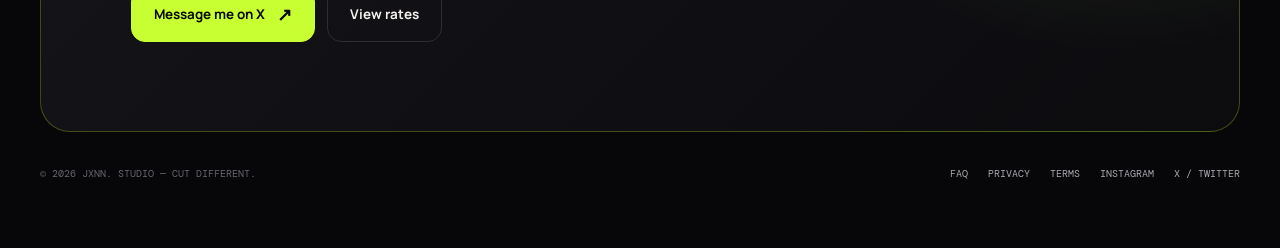
==== commit 766062a1: "Update portfolio: 24/08/2026 17:09:20.73" ====
--- a/index.html
+++ b/index.html
@@ -955,7 +955,6 @@
         <a href="#work">Work</a>
         <a href="#process">Process</a>
         <a href="#clients">Clients</a>
-        <a href="thumbnail.html">Thumbnails</a>
         <a href="rates.html">Rates</a>
         <a href="faq.html">FAQ</a>
         <a class="nav-cta" href="https://x.com/jxnn122" target="_blank" rel="noopener noreferrer" data-track="cta_click">Message on X ↗</a>
@@ -1238,7 +1237,6 @@
         <footer>
           <div>© 2026 JXNN. STUDIO — CUT DIFFERENT.</div>
           <div class="footer-links">
-            <a href="thumbnail.html">Thumbnails</a>
             <a href="faq.html">FAQ</a>
             <a href="privacy.html">Privacy</a>
             <a href="tos.html">Terms</a>
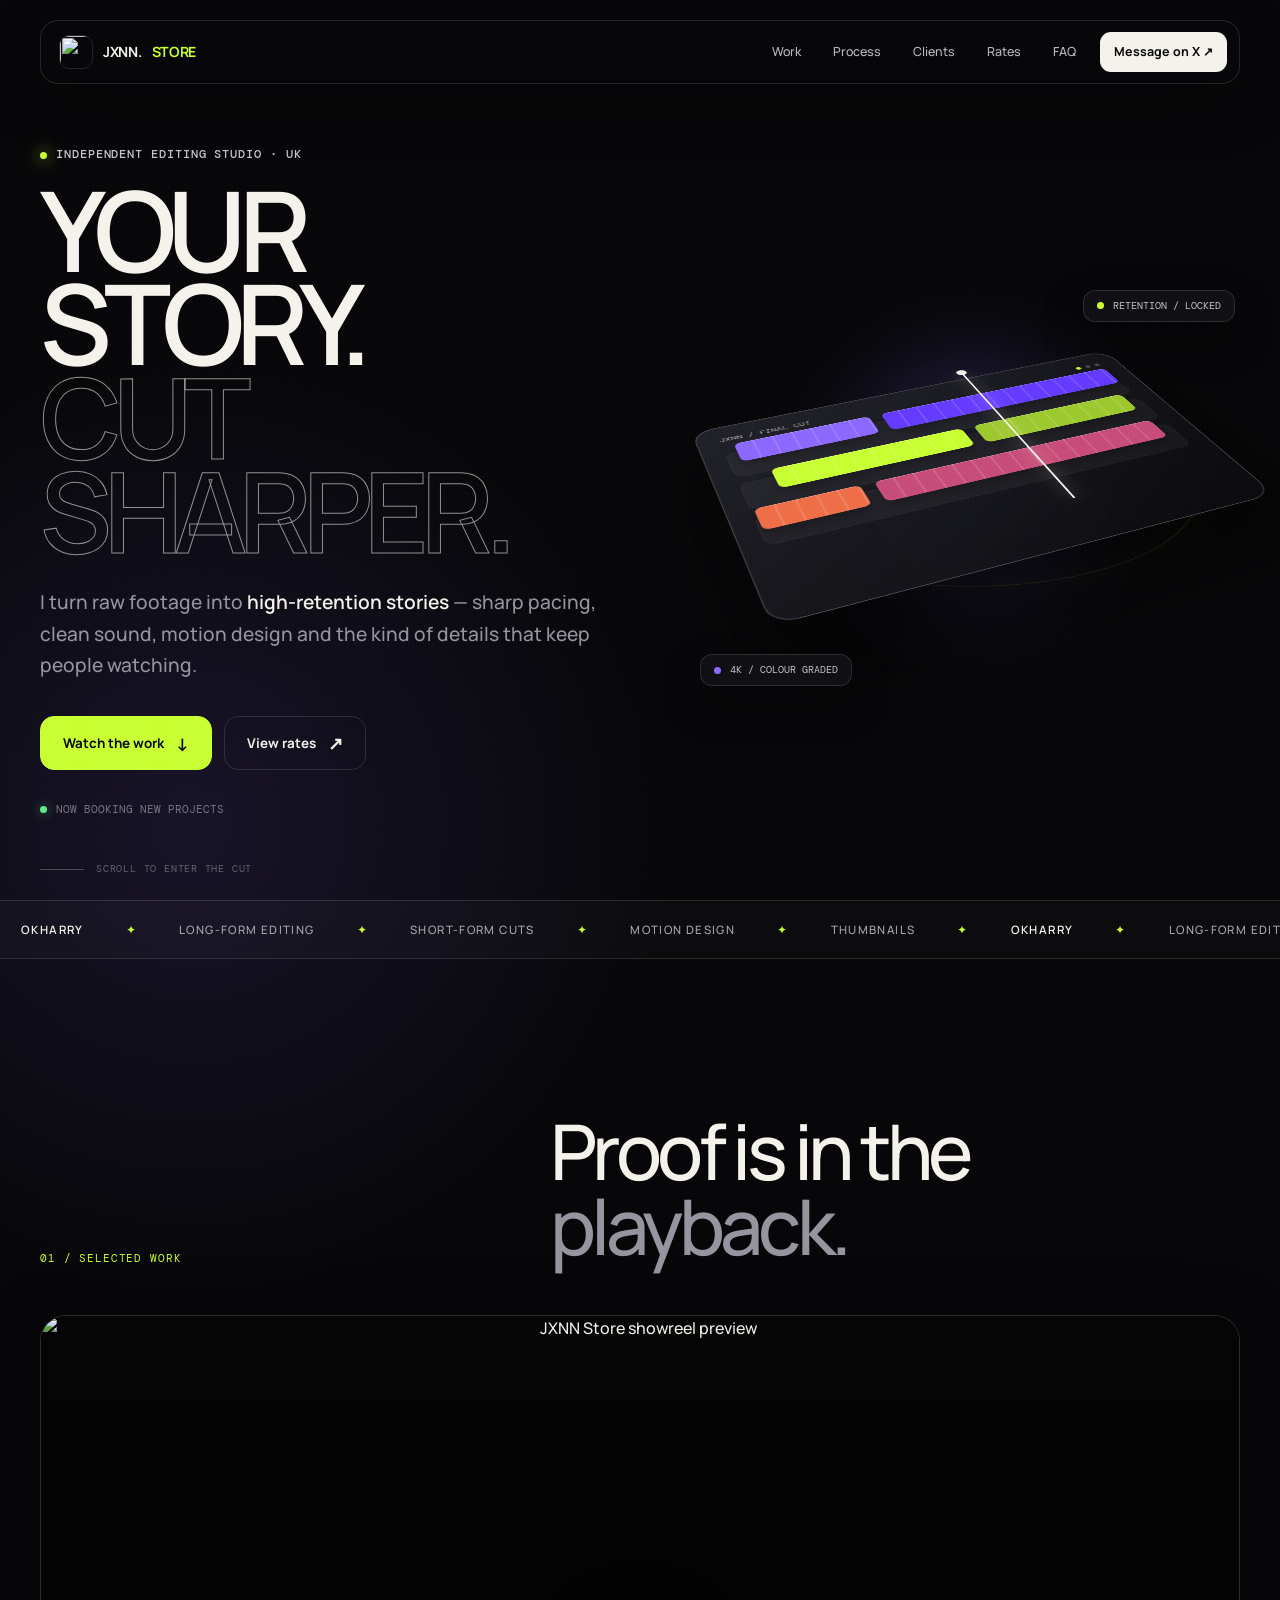
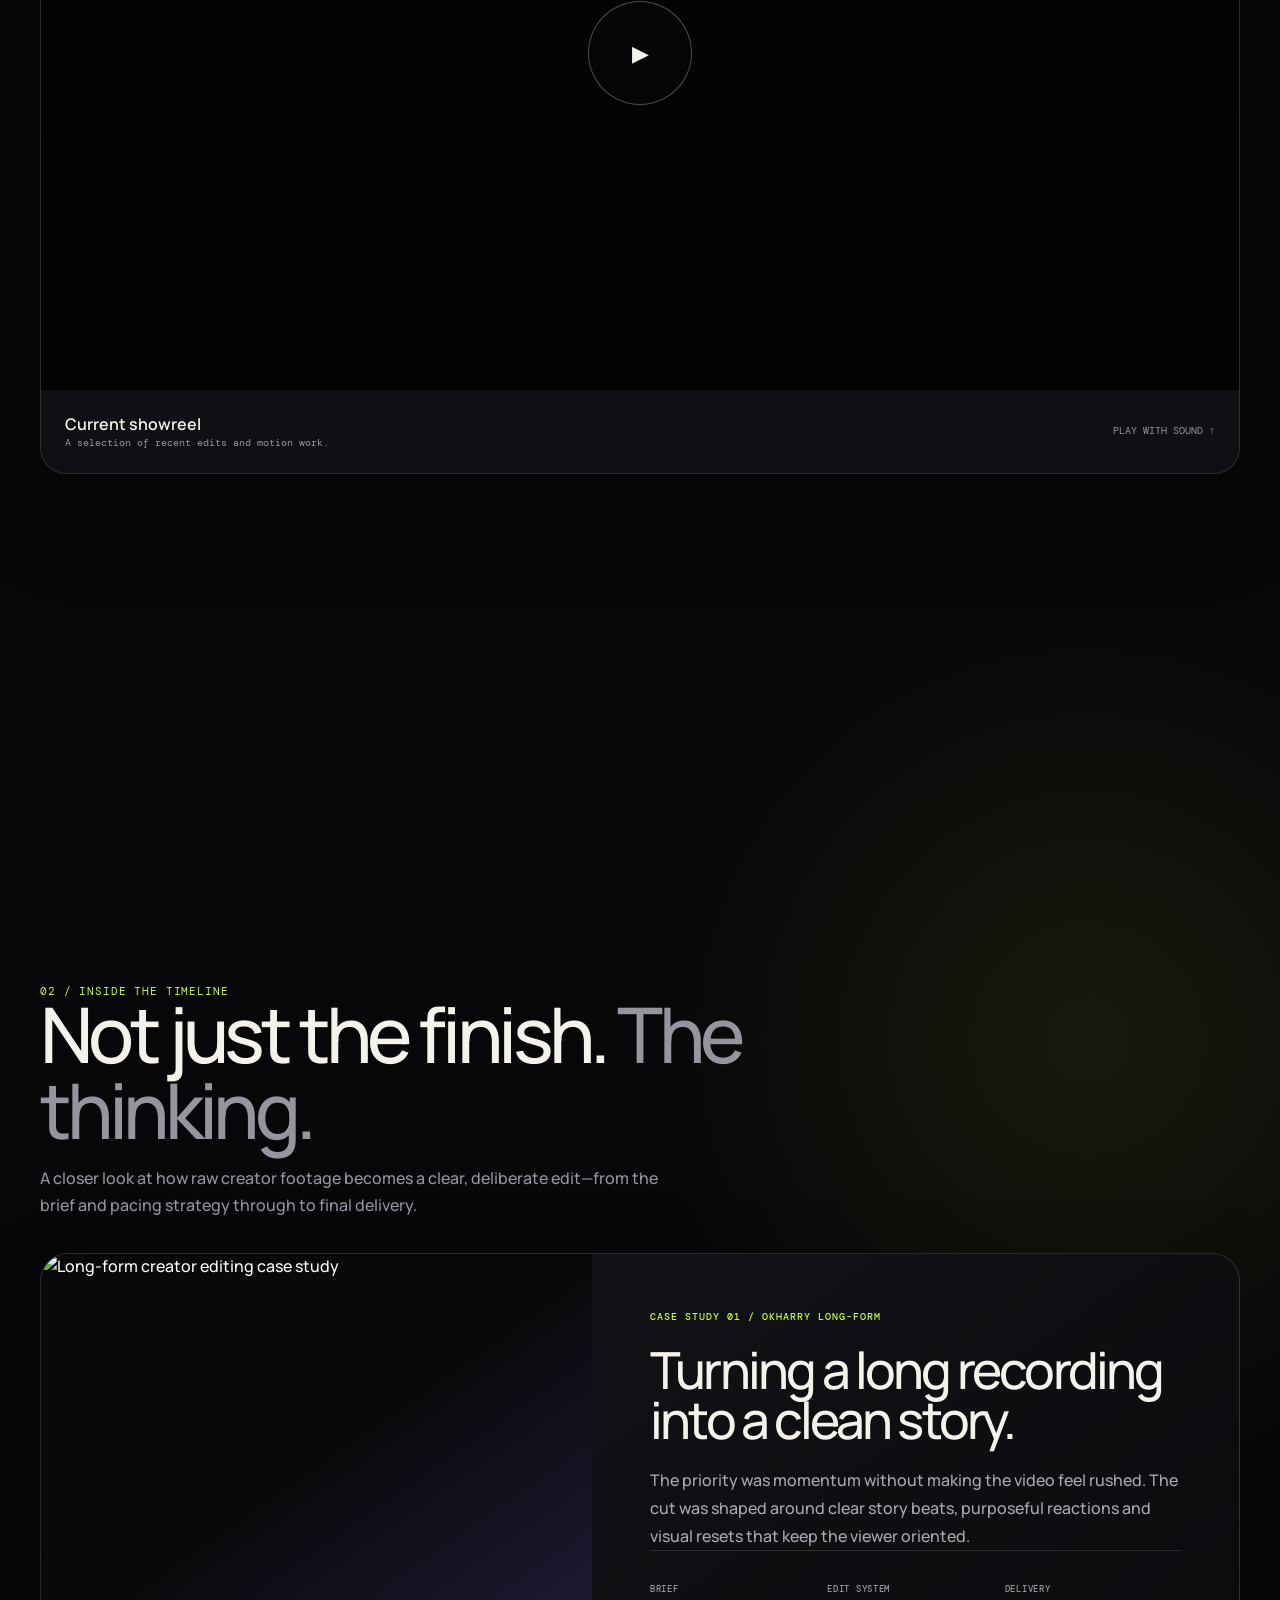
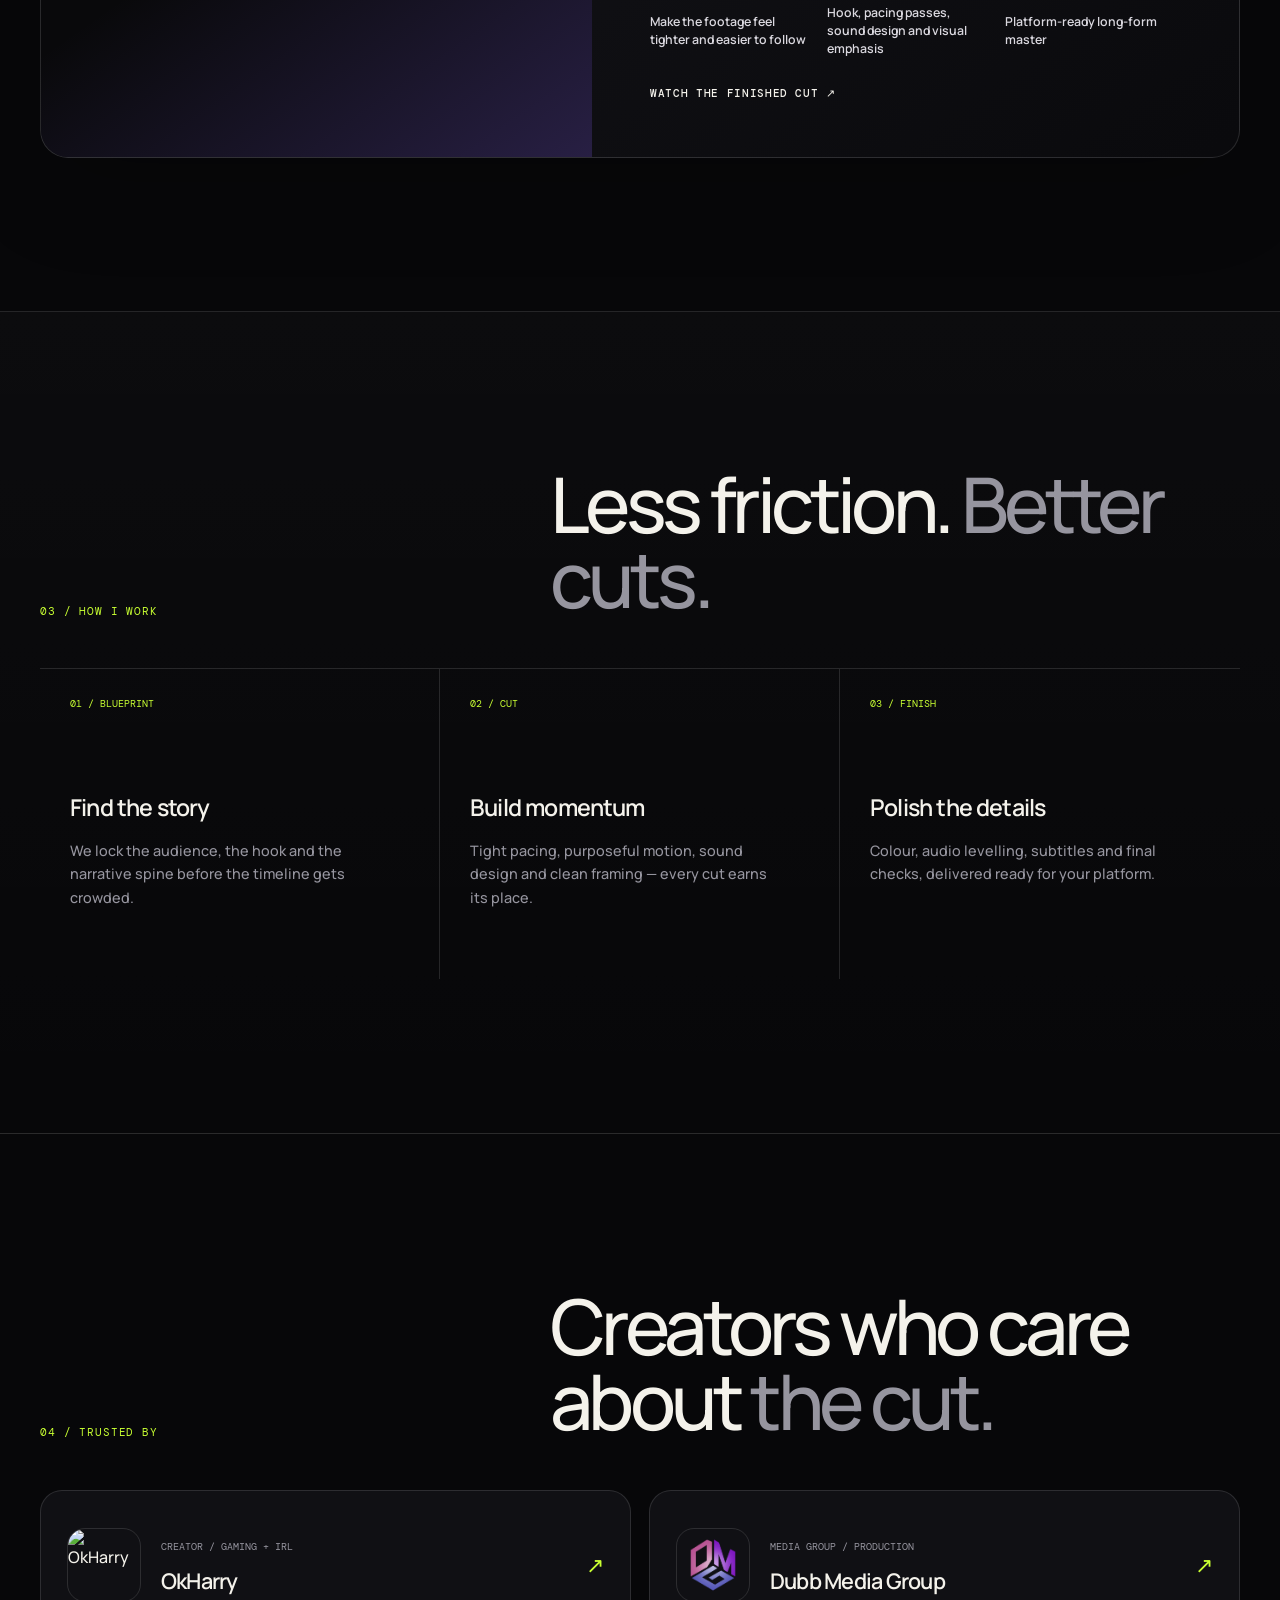
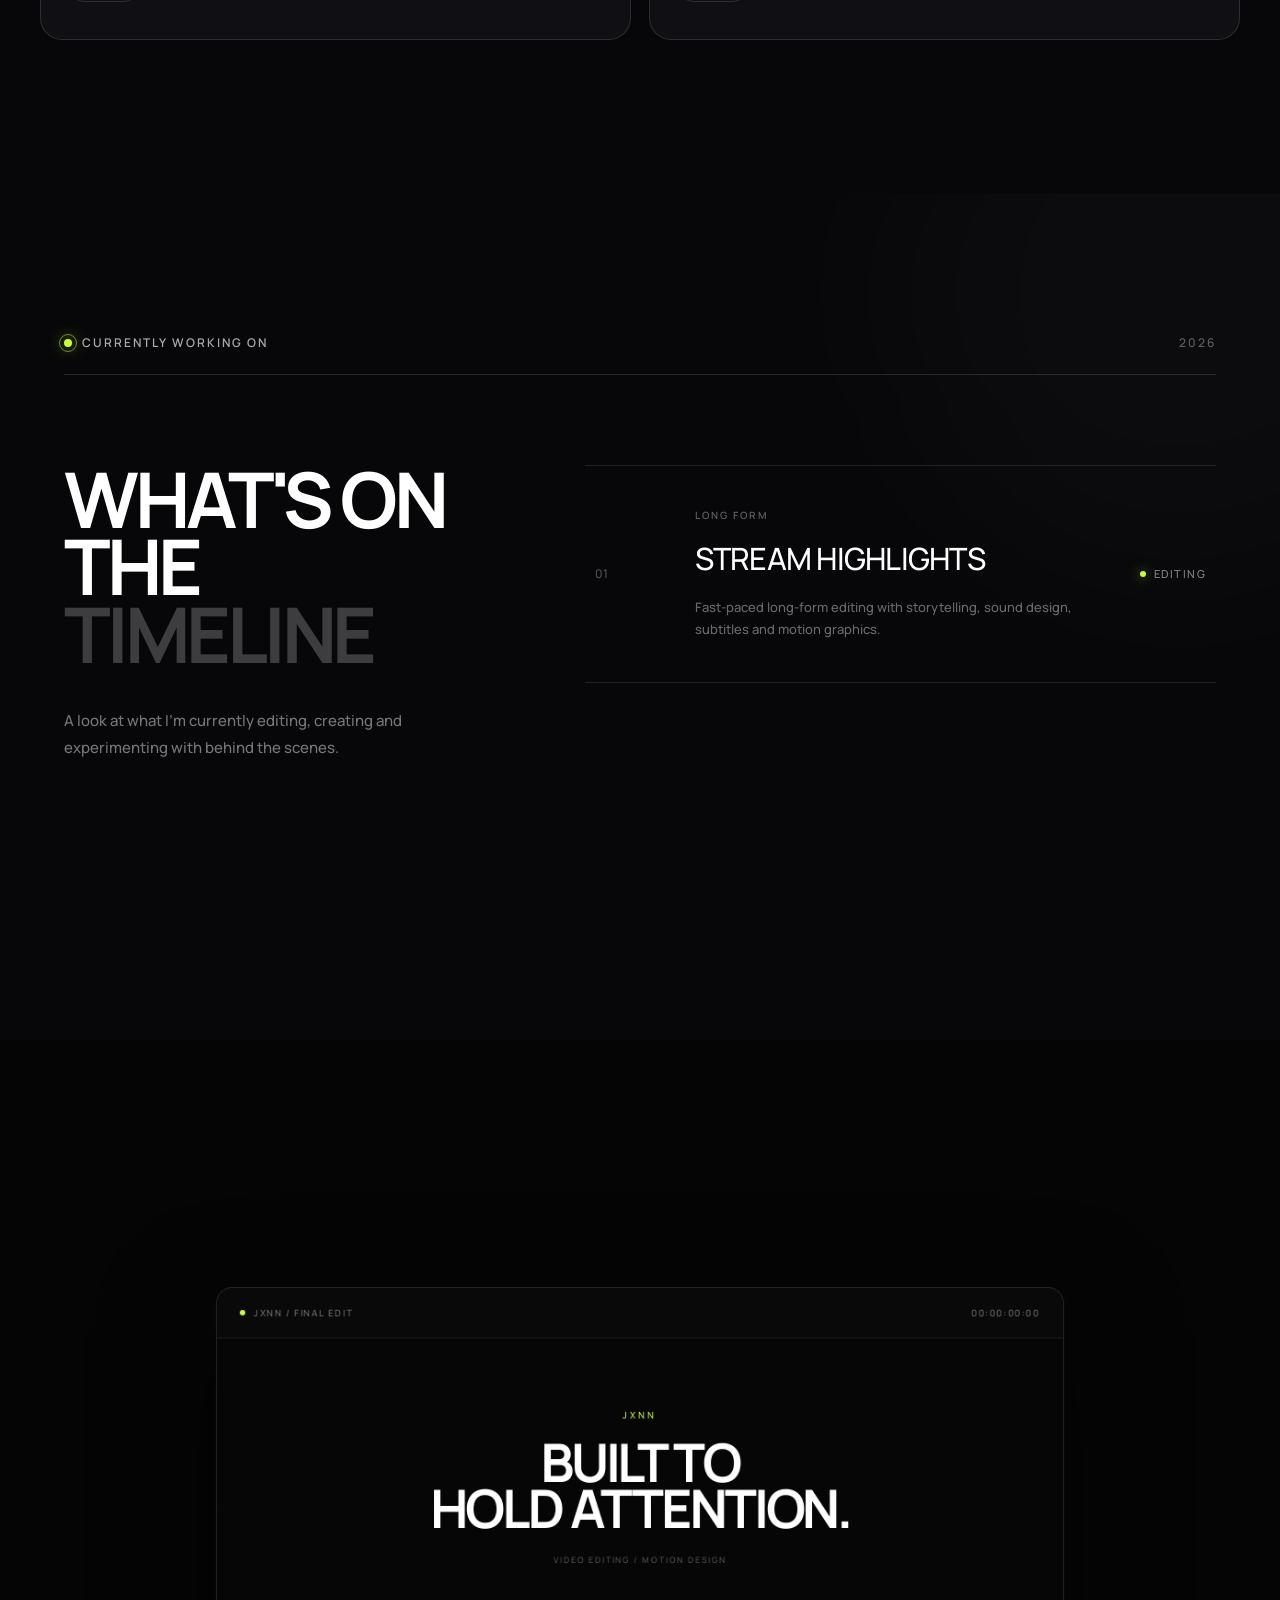
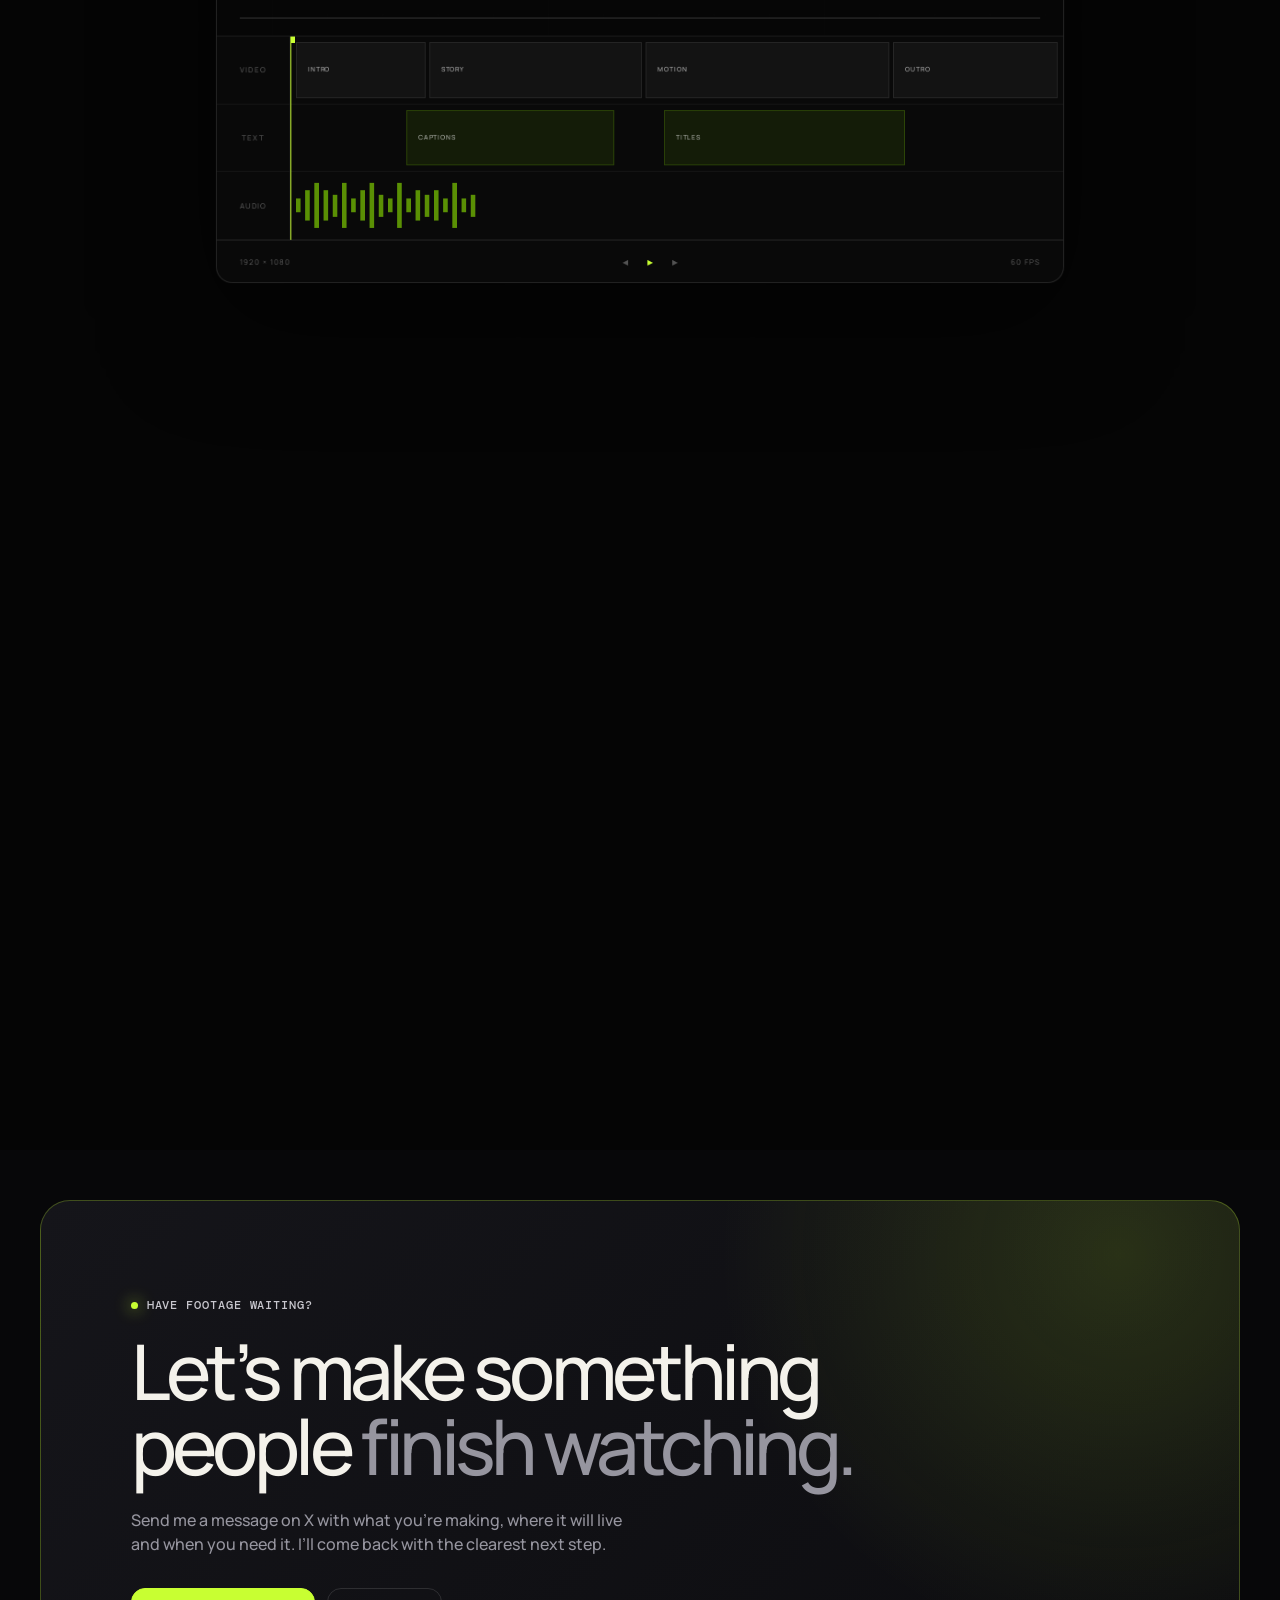
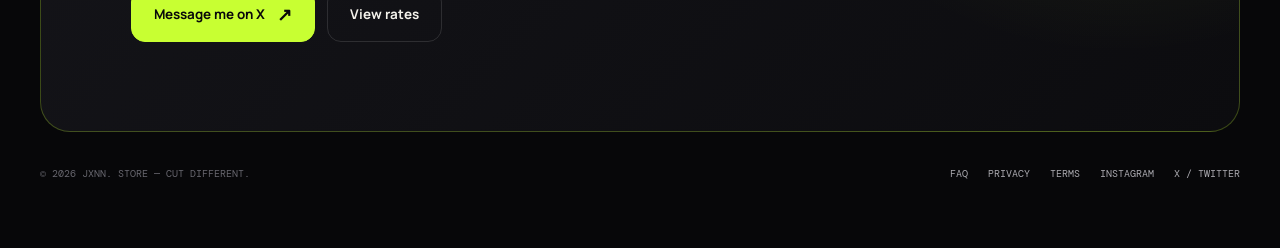
==== commit a0e2e499: "Update portfolio: 24/08/2026 17:19:13.24" ====
--- a/index.html
+++ b/index.html
@@ -3,11 +3,11 @@
 <head>
   <meta charset="UTF-8">
   <meta name="viewport" content="width=device-width, initial-scale=1.0">
-  <meta name="description" content="JXNN. Studio — cinematic, high-retention video editing for creators and brands.">
+  <meta name="description" content="JXNN. Store — cinematic, high-retention video editing for creators and brands.">
   <meta name="theme-color" content="#070709">
   <meta property="og:type" content="website">
   <meta property="og:url" content="https://jxnn.store/">
-  <meta property="og:title" content="JXNN. Studio — Video Editor">
+  <meta property="og:title" content="JXNN. Store — Video Editor">
   <meta property="og:description" content="Cinematic, high-retention video editing for creators and brands.">
   <meta property="og:image" content="https://jxnn.store/assets/social-preview.png?v=2">
   <meta property="og:image:width" content="1200">
@@ -15,11 +15,11 @@
   <meta property="og:image:type" content="image/png">
   <meta property="og:image:alt" content="JXNN logo on a dark background">
   <meta name="twitter:card" content="summary_large_image">
-  <meta name="twitter:title" content="JXNN. Studio — Video Editor">
+  <meta name="twitter:title" content="JXNN. Store — Video Editor">
   <meta name="twitter:description" content="Cinematic, high-retention video editing for creators and brands.">
   <meta name="twitter:image" content="https://jxnn.store/assets/social-preview.png?v=2">
   <meta name="twitter:image:alt" content="JXNN logo on a dark background">
-  <title>JXNN. Studio — Video Editor</title>
+  <title>JXNN. Store — Video Editor</title>
 
   <link rel="icon" type="image/png" href="assets/favicon.png">
   <link rel="preconnect" href="https://fonts.googleapis.com">
@@ -946,9 +946,9 @@
 
   <nav class="nav" id="mainNav" aria-label="Primary navigation">
     <div class="nav-inner">
-      <a class="brand" href="#top" aria-label="JXNN Studio home">
+      <a class="brand" href="#top" aria-label="JXNN Store home">
         <img src="assets/profile.png" alt="">
-        JXNN.<span>STUDIO</span>
+        JXNN.<span>STORE</span>
       </a>
       <button class="menu-toggle" id="menuToggle" type="button" aria-controls="navLinks" aria-expanded="false" aria-label="Open navigation menu"><span></span><span></span></button>
       <div class="nav-links" id="navLinks">
@@ -1017,8 +1017,8 @@
 
         <article class="showreel-card reveal">
           <div class="video-wrap">
-            <button class="video-poster" type="button" data-video-id="ggtdj-_FzYA" data-video-title="JXNN Studio current showreel" data-track="showreel_play" data-track-label="showreel" aria-label="Play the JXNN Studio showreel">
-              <img src="https://img.youtube.com/vi/ggtdj-_FzYA/maxresdefault.jpg" alt="JXNN Studio showreel preview" loading="lazy">
+            <button class="video-poster" type="button" data-video-id="ggtdj-_FzYA" data-video-title="JXNN Store current showreel" data-track="showreel_play" data-track-label="showreel" aria-label="Play the JXNN Store showreel">
+              <img src="https://img.youtube.com/vi/ggtdj-_FzYA/maxresdefault.jpg" alt="JXNN Store showreel preview" loading="lazy">
               <span class="video-play" aria-hidden="true">▶</span>
             </button>
           </div>
@@ -1235,7 +1235,7 @@
         </div>
 
         <footer>
-          <div>© 2026 JXNN. STUDIO — CUT DIFFERENT.</div>
+          <div>© 2026 JXNN. STORE — CUT DIFFERENT.</div>
           <div class="footer-links">
             <a href="faq.html">FAQ</a>
             <a href="privacy.html">Privacy</a>
@@ -1267,7 +1267,7 @@
       poster.addEventListener("click", () => {
         const iframe = document.createElement("iframe");
         iframe.src = `https://www.youtube-nocookie.com/embed/${poster.dataset.videoId}?autoplay=1&rel=0`;
-        iframe.title = poster.dataset.videoTitle || "JXNN Studio video";
+        iframe.title = poster.dataset.videoTitle || "JXNN Store video";
         iframe.allow = "accelerometer; autoplay; clipboard-write; encrypted-media; gyroscope; picture-in-picture";
         iframe.allowFullscreen = true;
         iframe.referrerPolicy = "strict-origin-when-cross-origin";
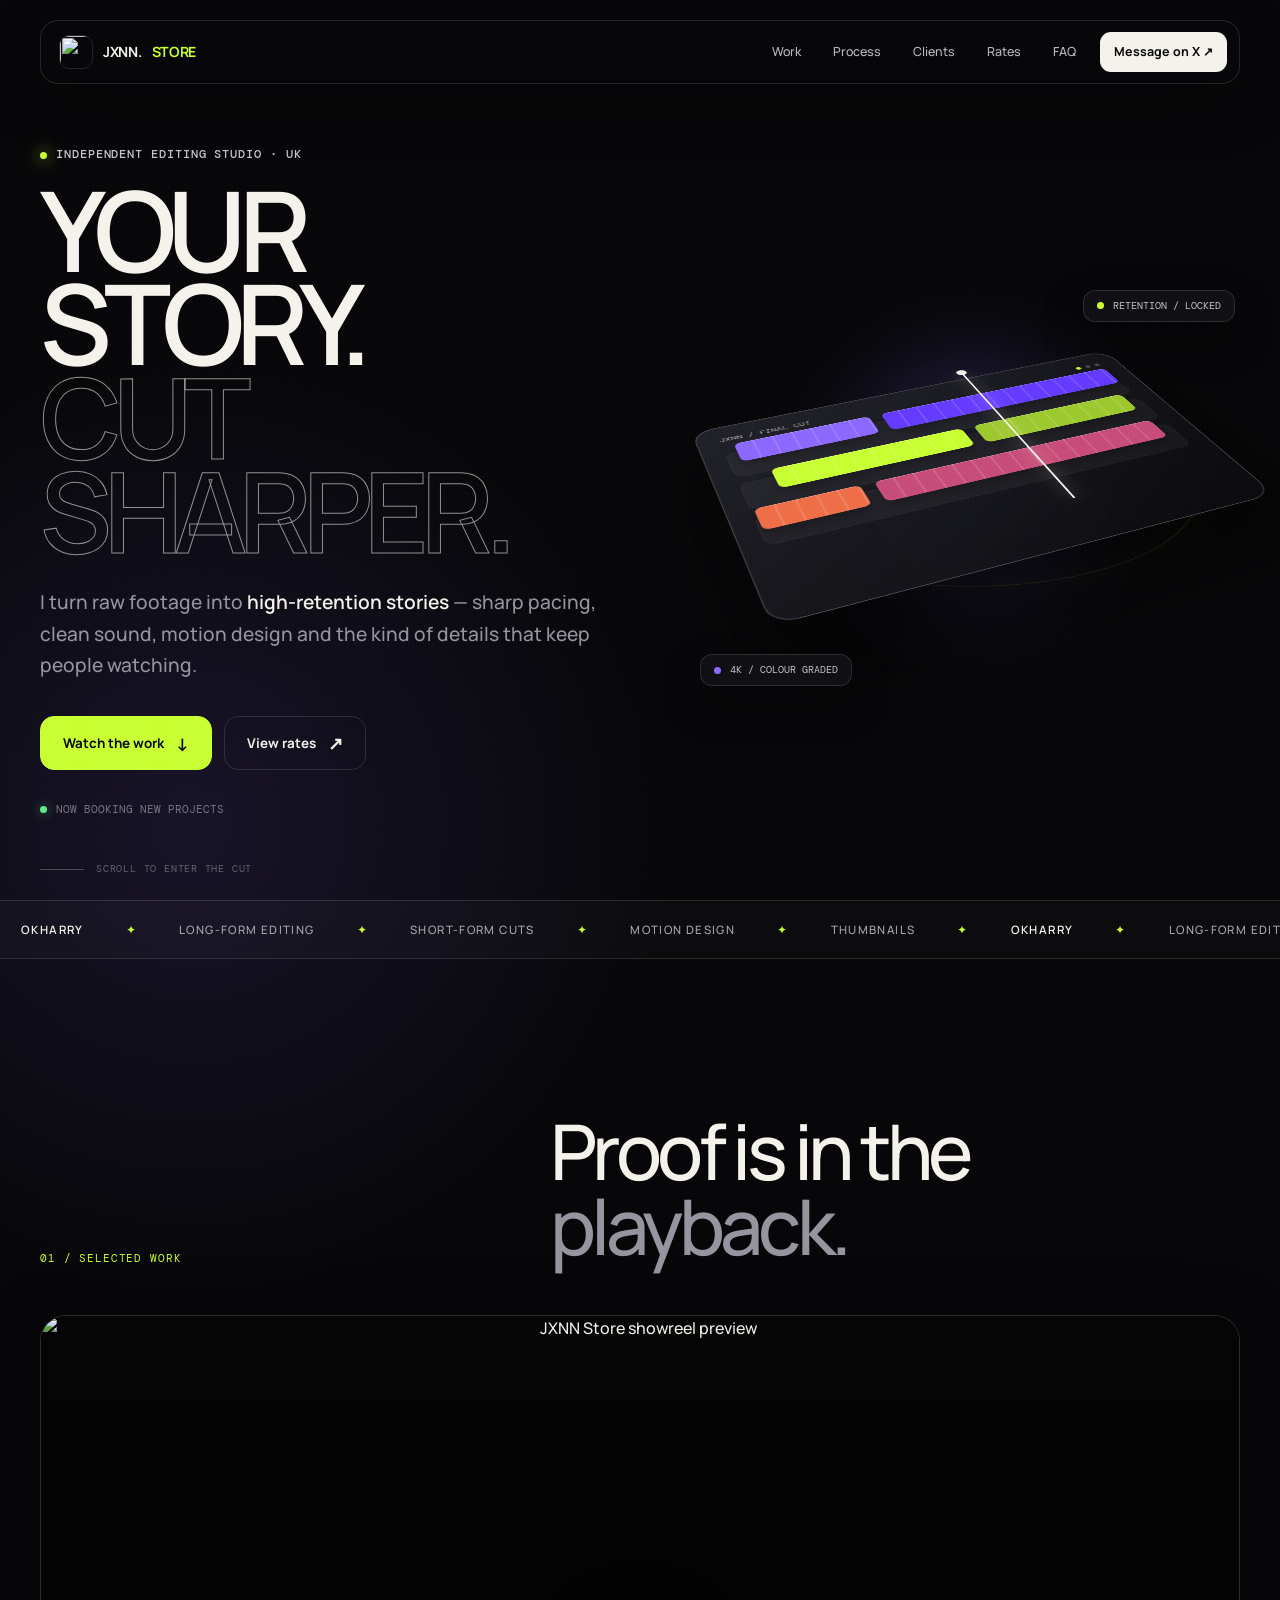
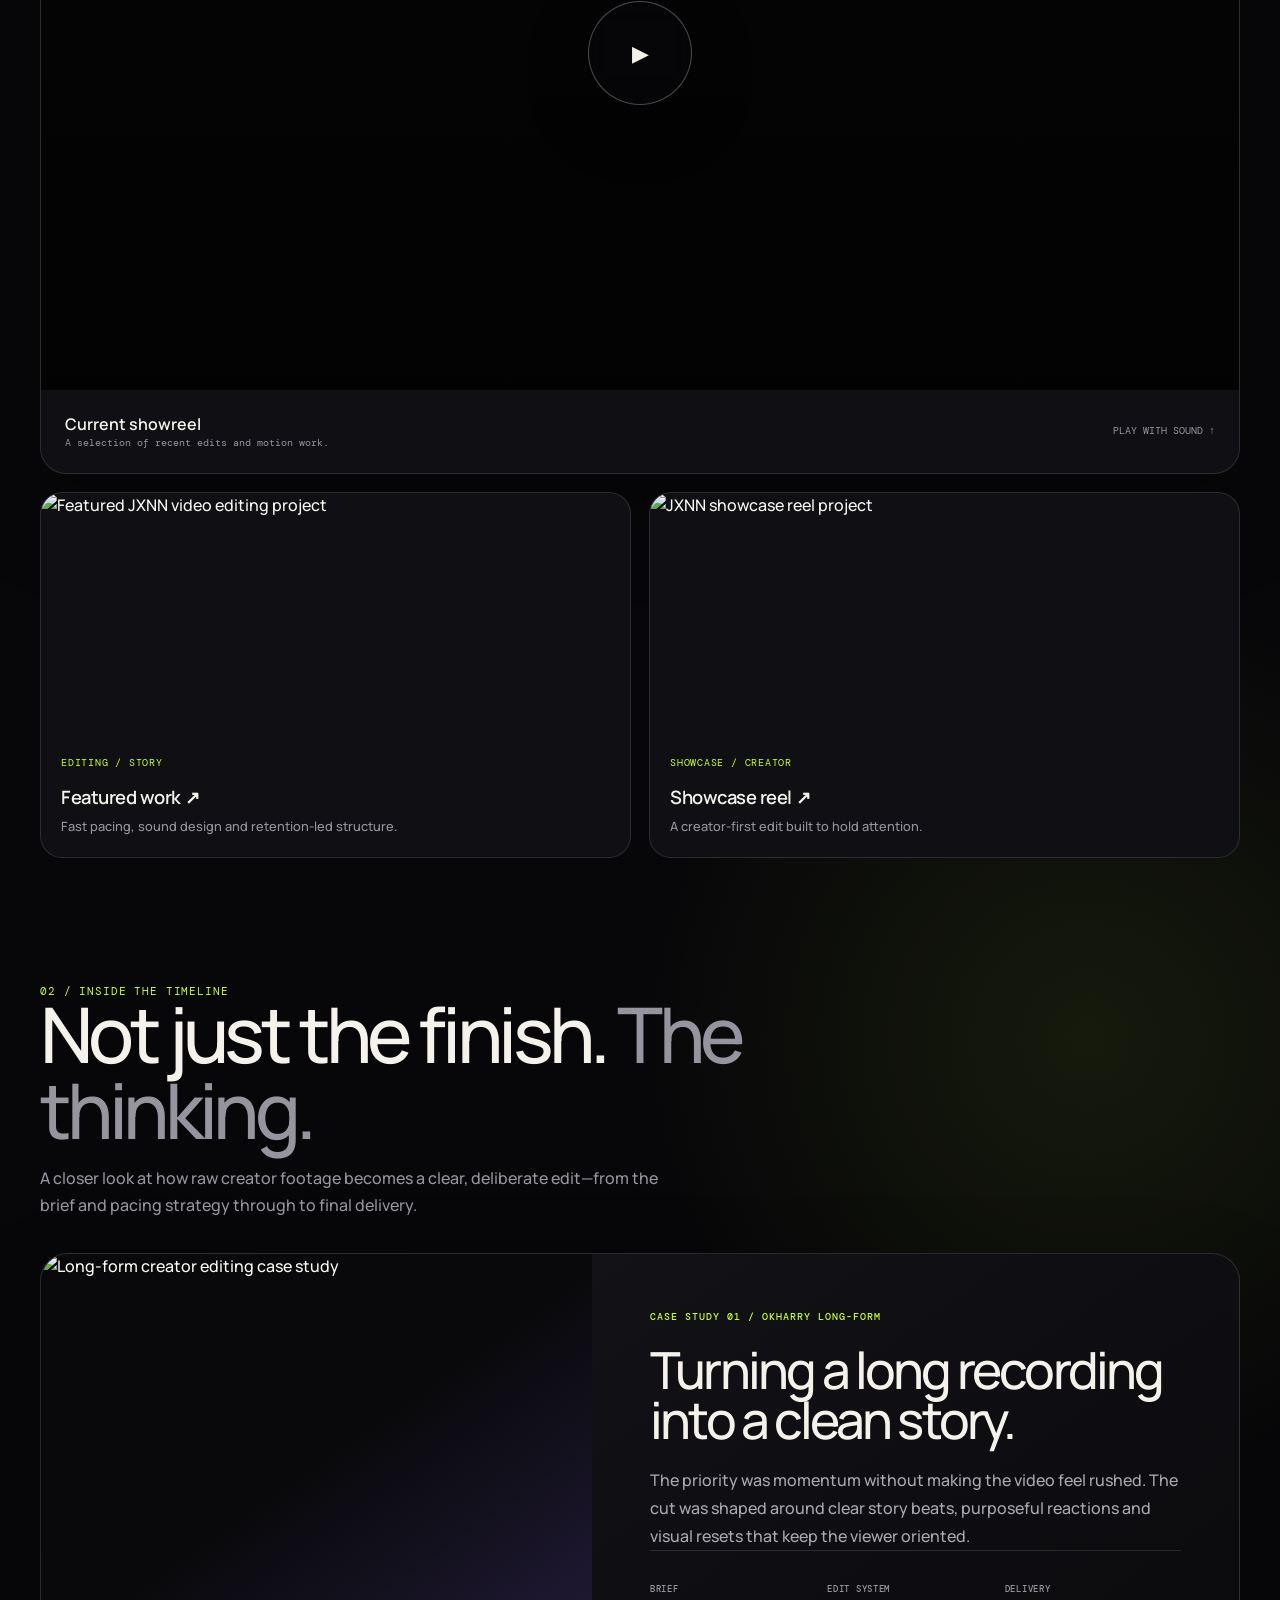
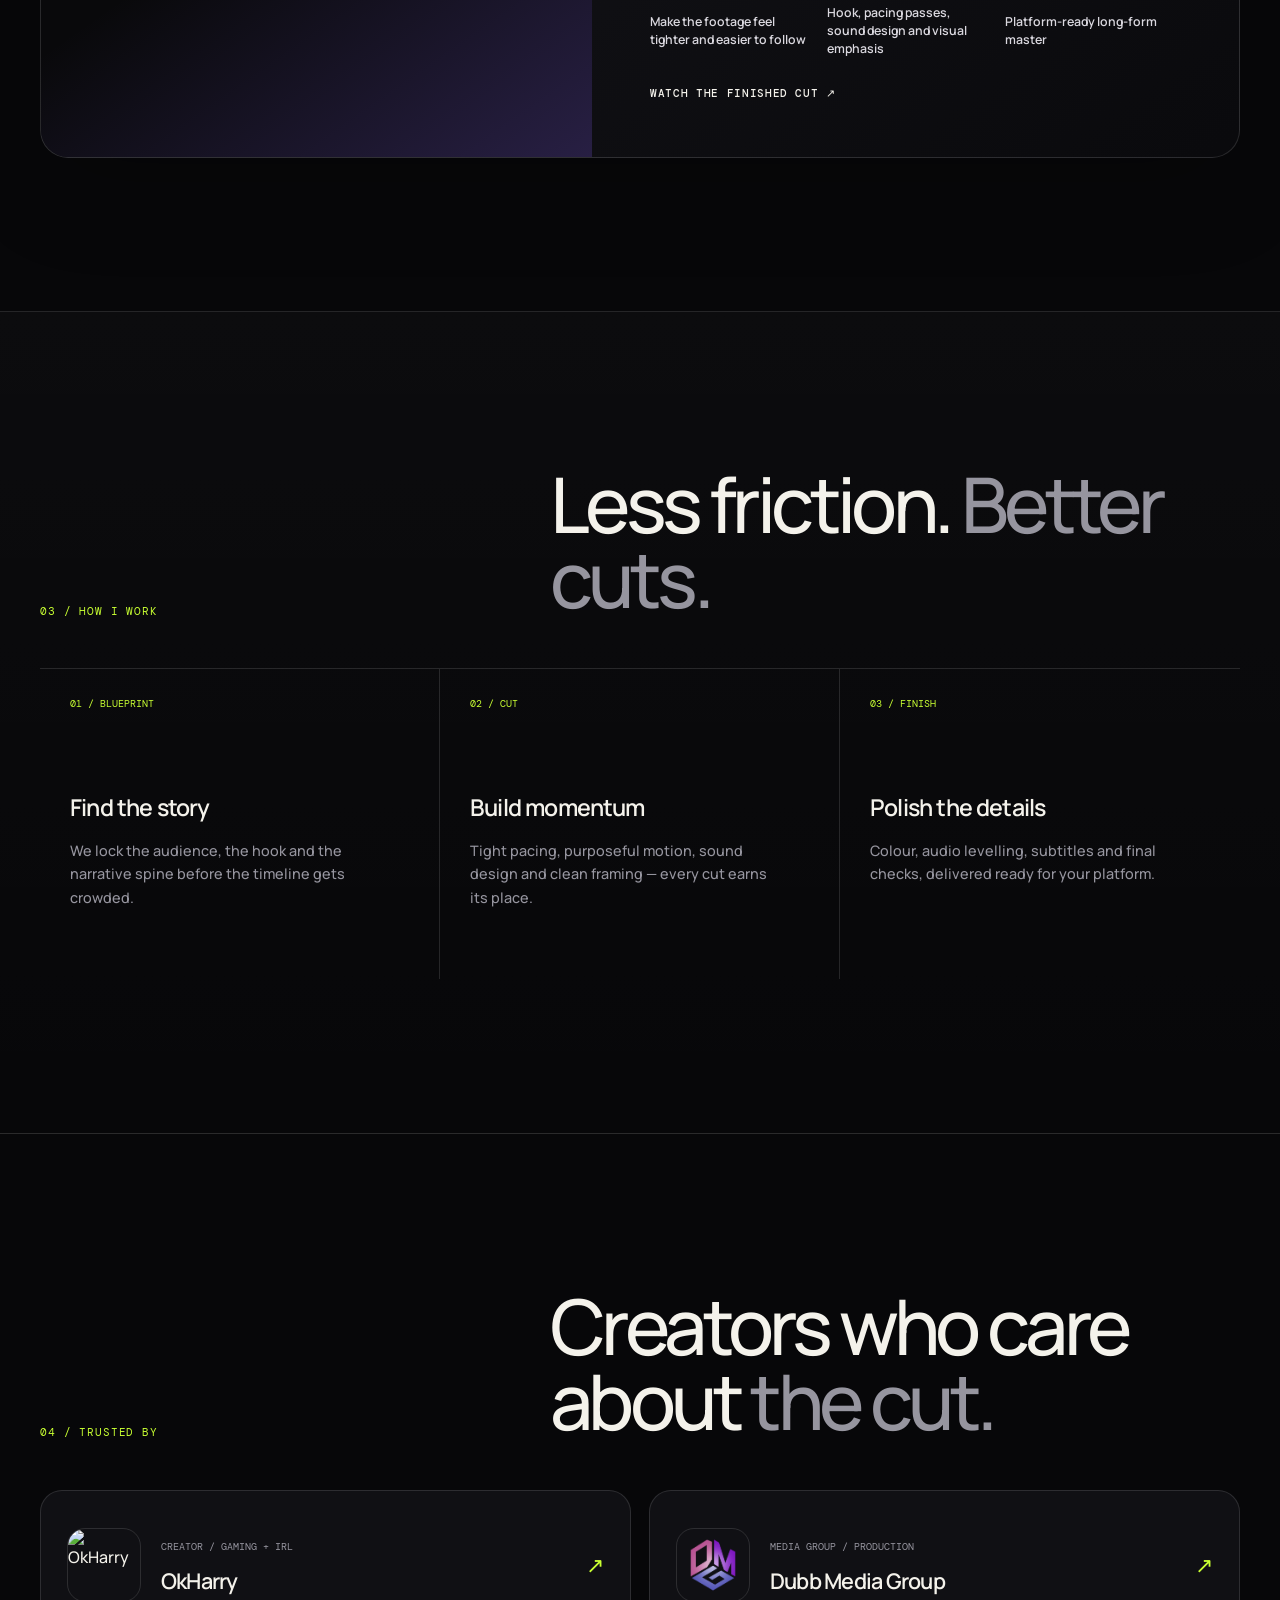
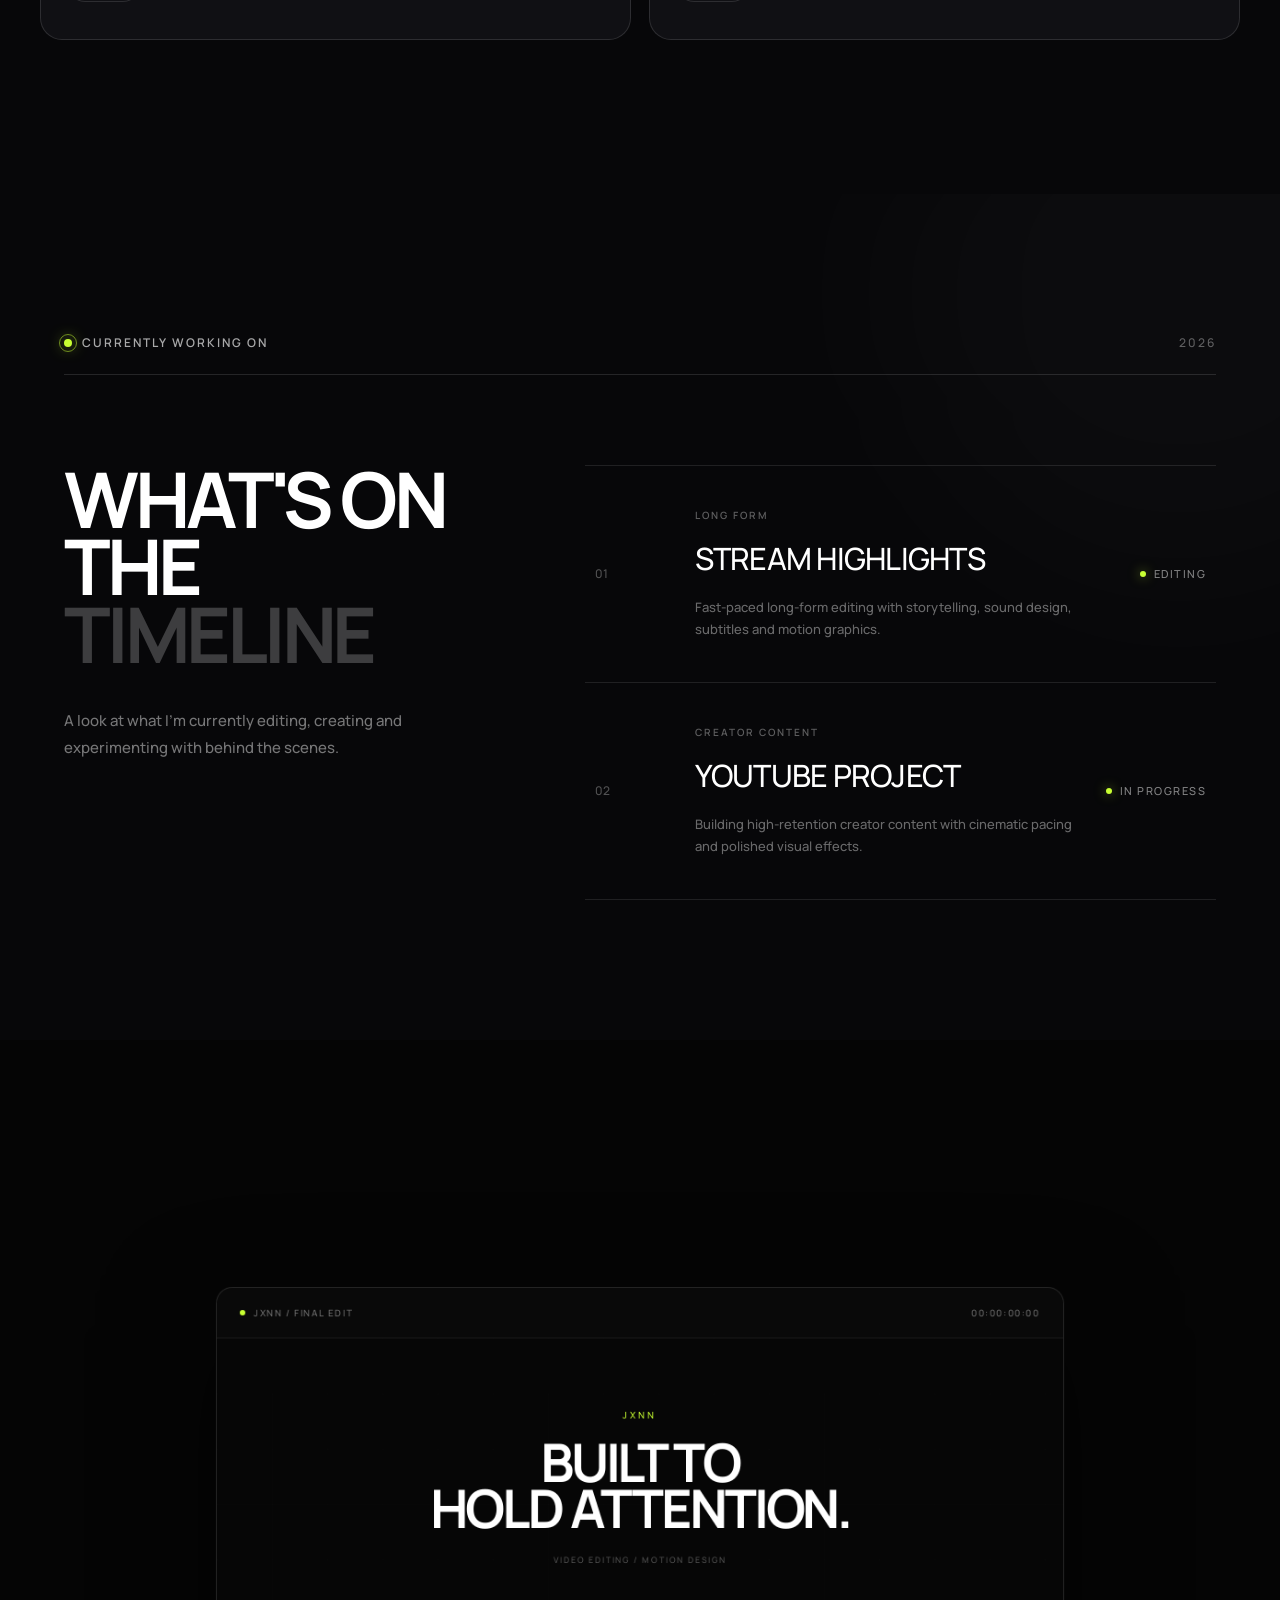
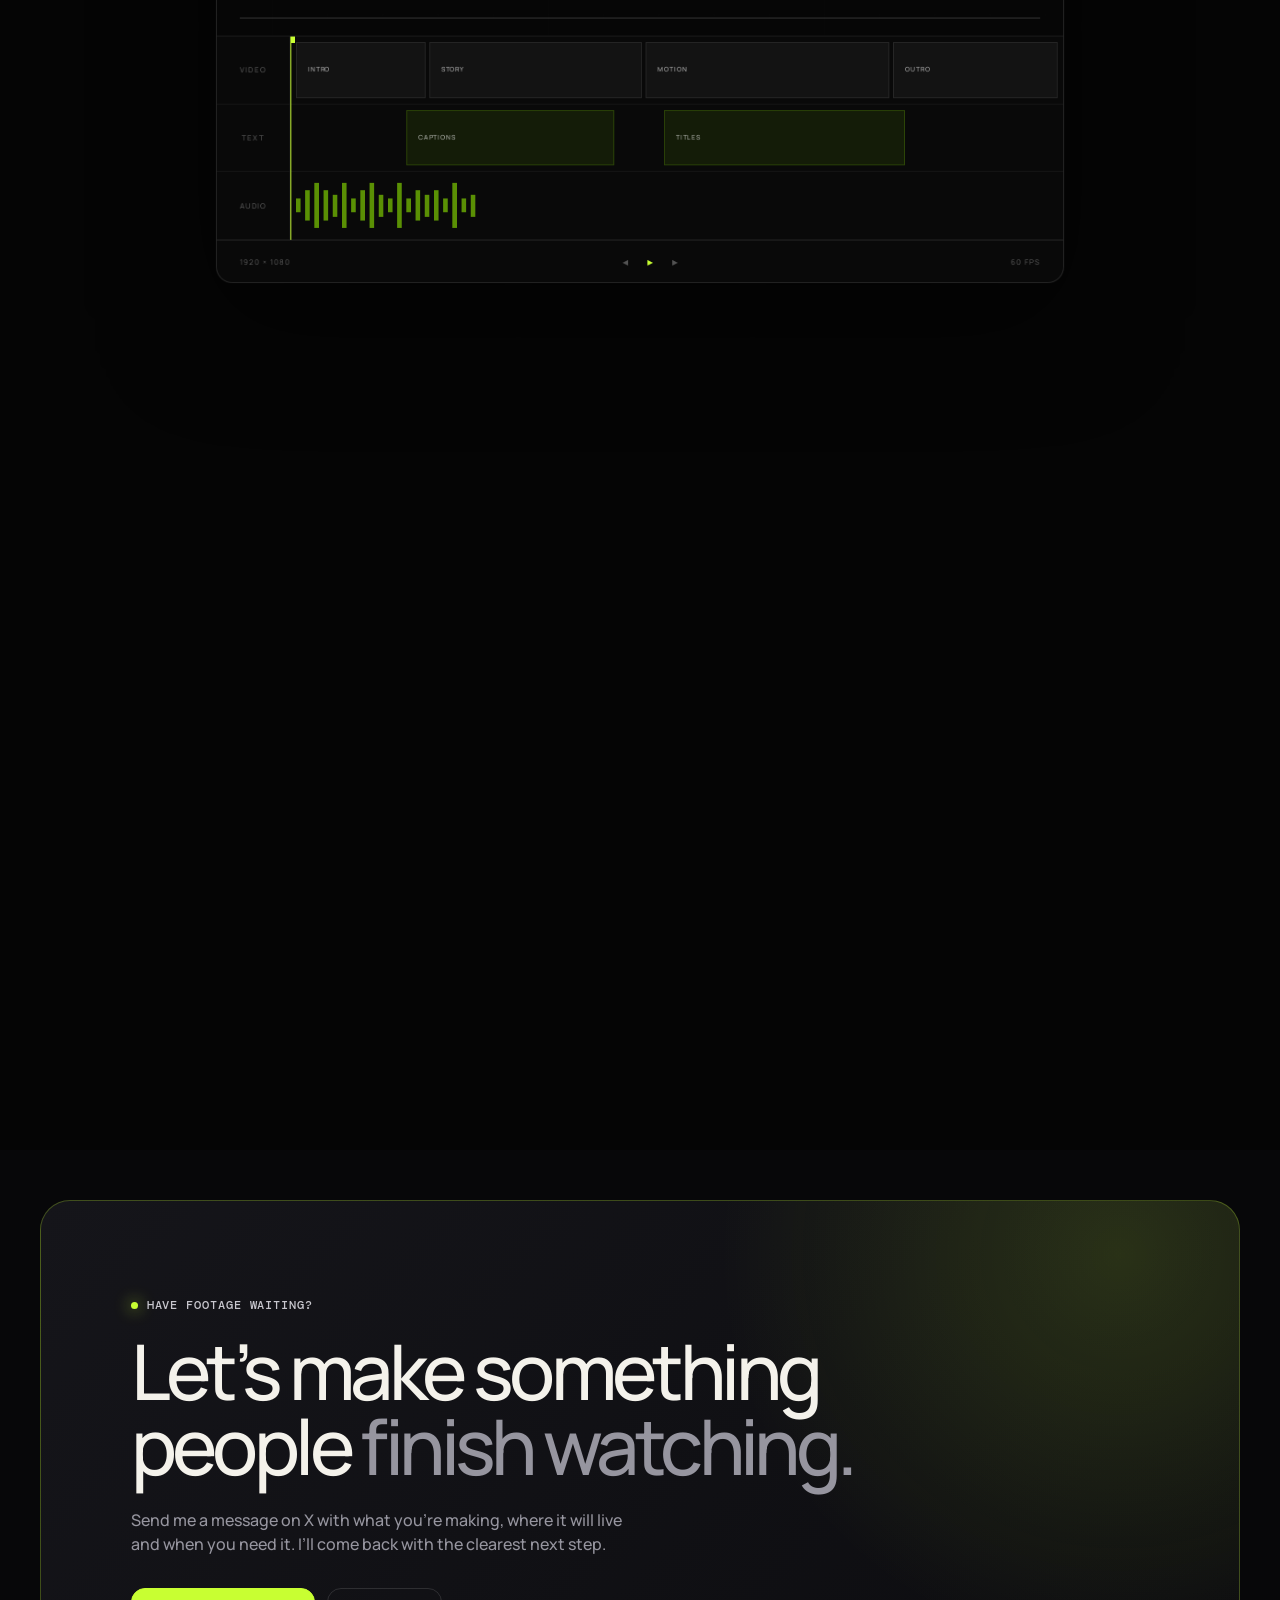
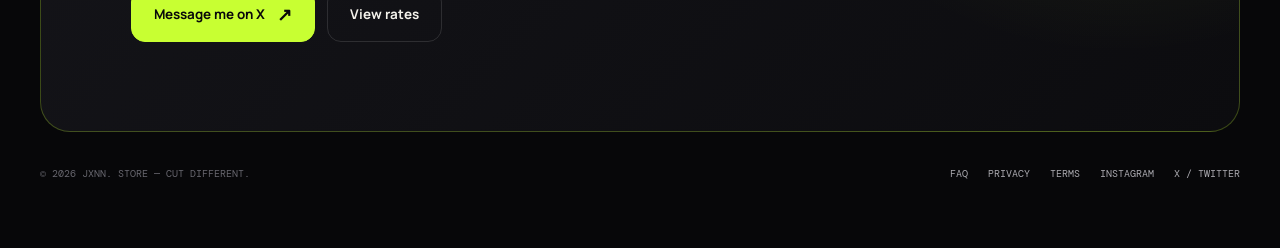
==== commit b359731b: "Ensure X link previews use JXNN logo" ====
--- a/index.html
+++ b/index.html
@@ -6,21 +6,25 @@
   <meta name="description" content="JXNN. Store — cinematic, high-retention video editing for creators and brands.">
   <meta name="theme-color" content="#070709">
   <meta property="og:type" content="website">
+  <meta property="og:site_name" content="JXNN. Store">
   <meta property="og:url" content="https://jxnn.store/">
   <meta property="og:title" content="JXNN. Store — Video Editor">
   <meta property="og:description" content="Cinematic, high-retention video editing for creators and brands.">
-  <meta property="og:image" content="https://jxnn.store/assets/social-preview.png?v=2">
+  <meta property="og:image" content="https://jxnn.store/assets/social-preview.png?v=3">
   <meta property="og:image:width" content="1200">
   <meta property="og:image:height" content="630">
   <meta property="og:image:type" content="image/png">
   <meta property="og:image:alt" content="JXNN logo on a dark background">
   <meta name="twitter:card" content="summary_large_image">
+  <meta name="twitter:site" content="@jxnn122">
+  <meta name="twitter:creator" content="@jxnn122">
   <meta name="twitter:title" content="JXNN. Store — Video Editor">
   <meta name="twitter:description" content="Cinematic, high-retention video editing for creators and brands.">
-  <meta name="twitter:image" content="https://jxnn.store/assets/social-preview.png?v=2">
+  <meta name="twitter:image" content="https://jxnn.store/assets/social-preview.png?v=3">
   <meta name="twitter:image:alt" content="JXNN logo on a dark background">
   <title>JXNN. Store — Video Editor</title>
 
+  <link rel="canonical" href="https://jxnn.store/">
   <link rel="icon" type="image/png" href="assets/favicon.png">
   <link rel="preconnect" href="https://fonts.googleapis.com">
   <link rel="preconnect" href="https://fonts.gstatic.com" crossorigin>
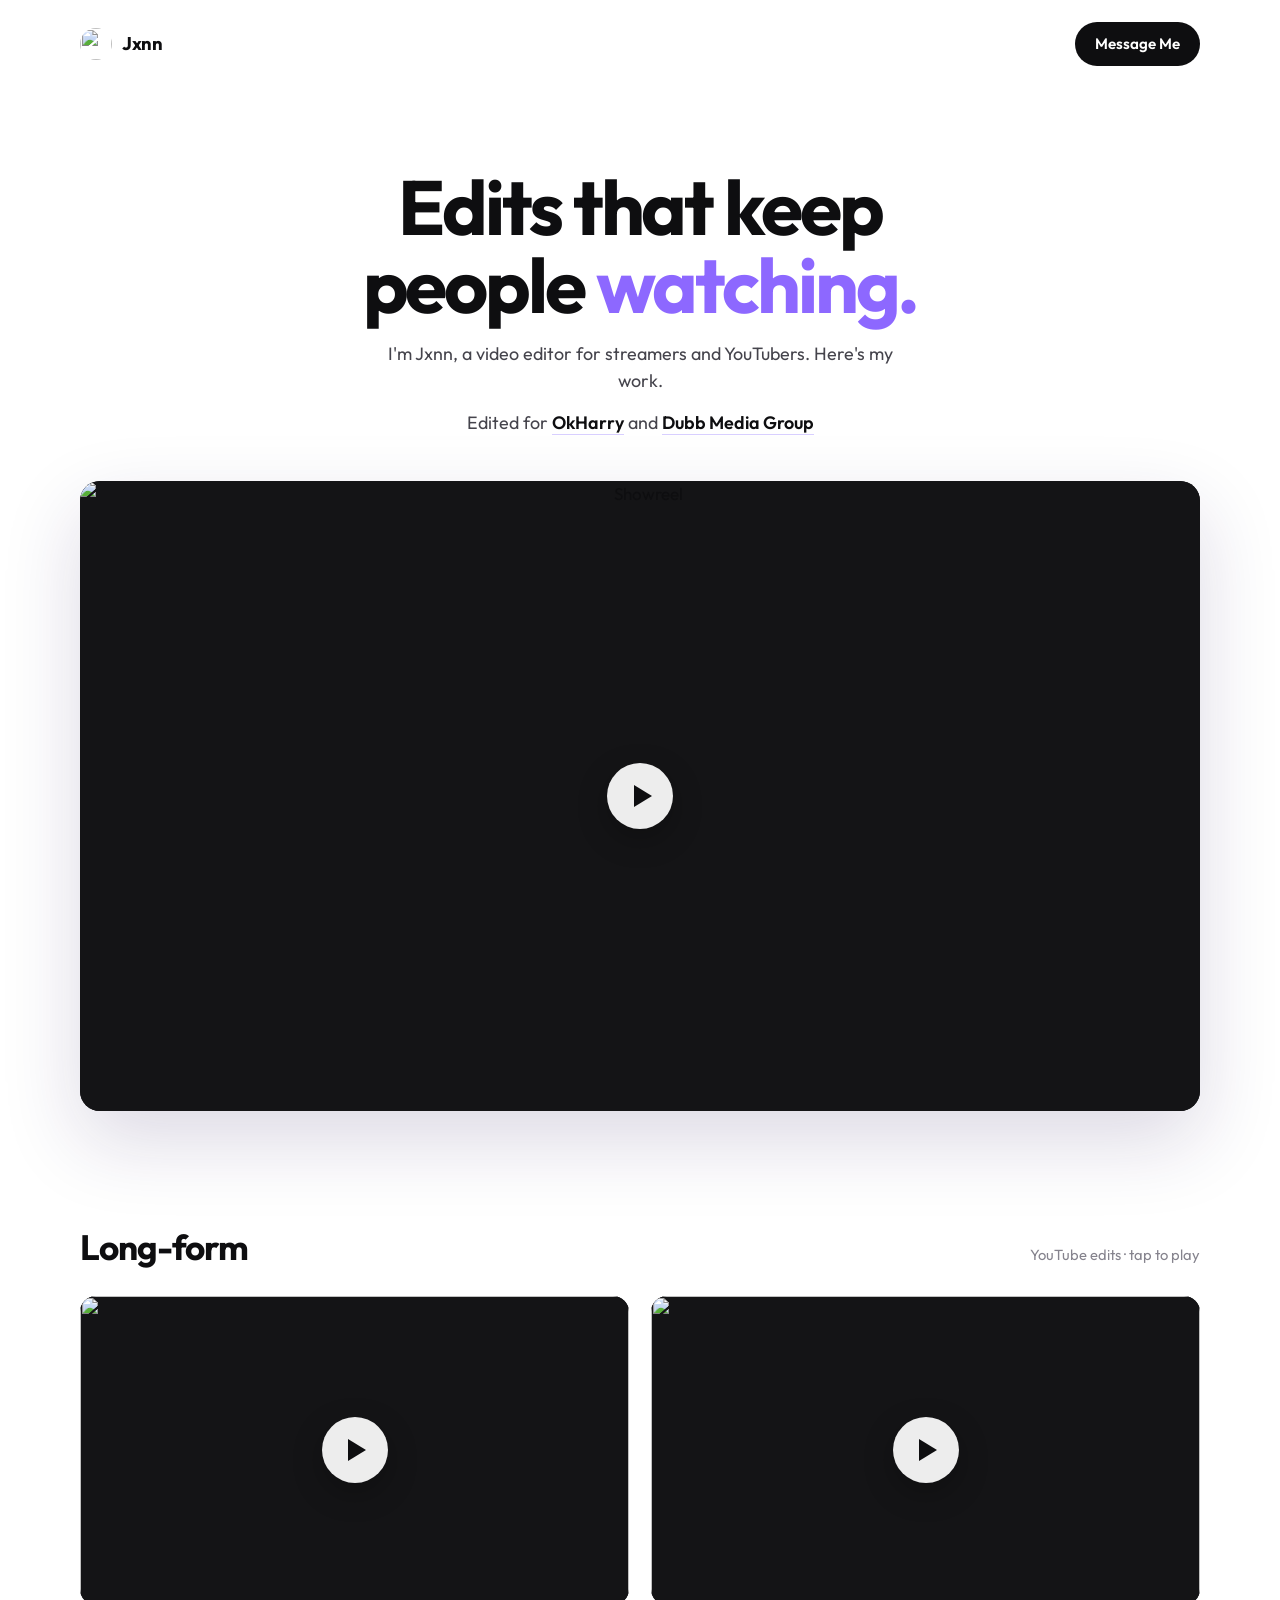
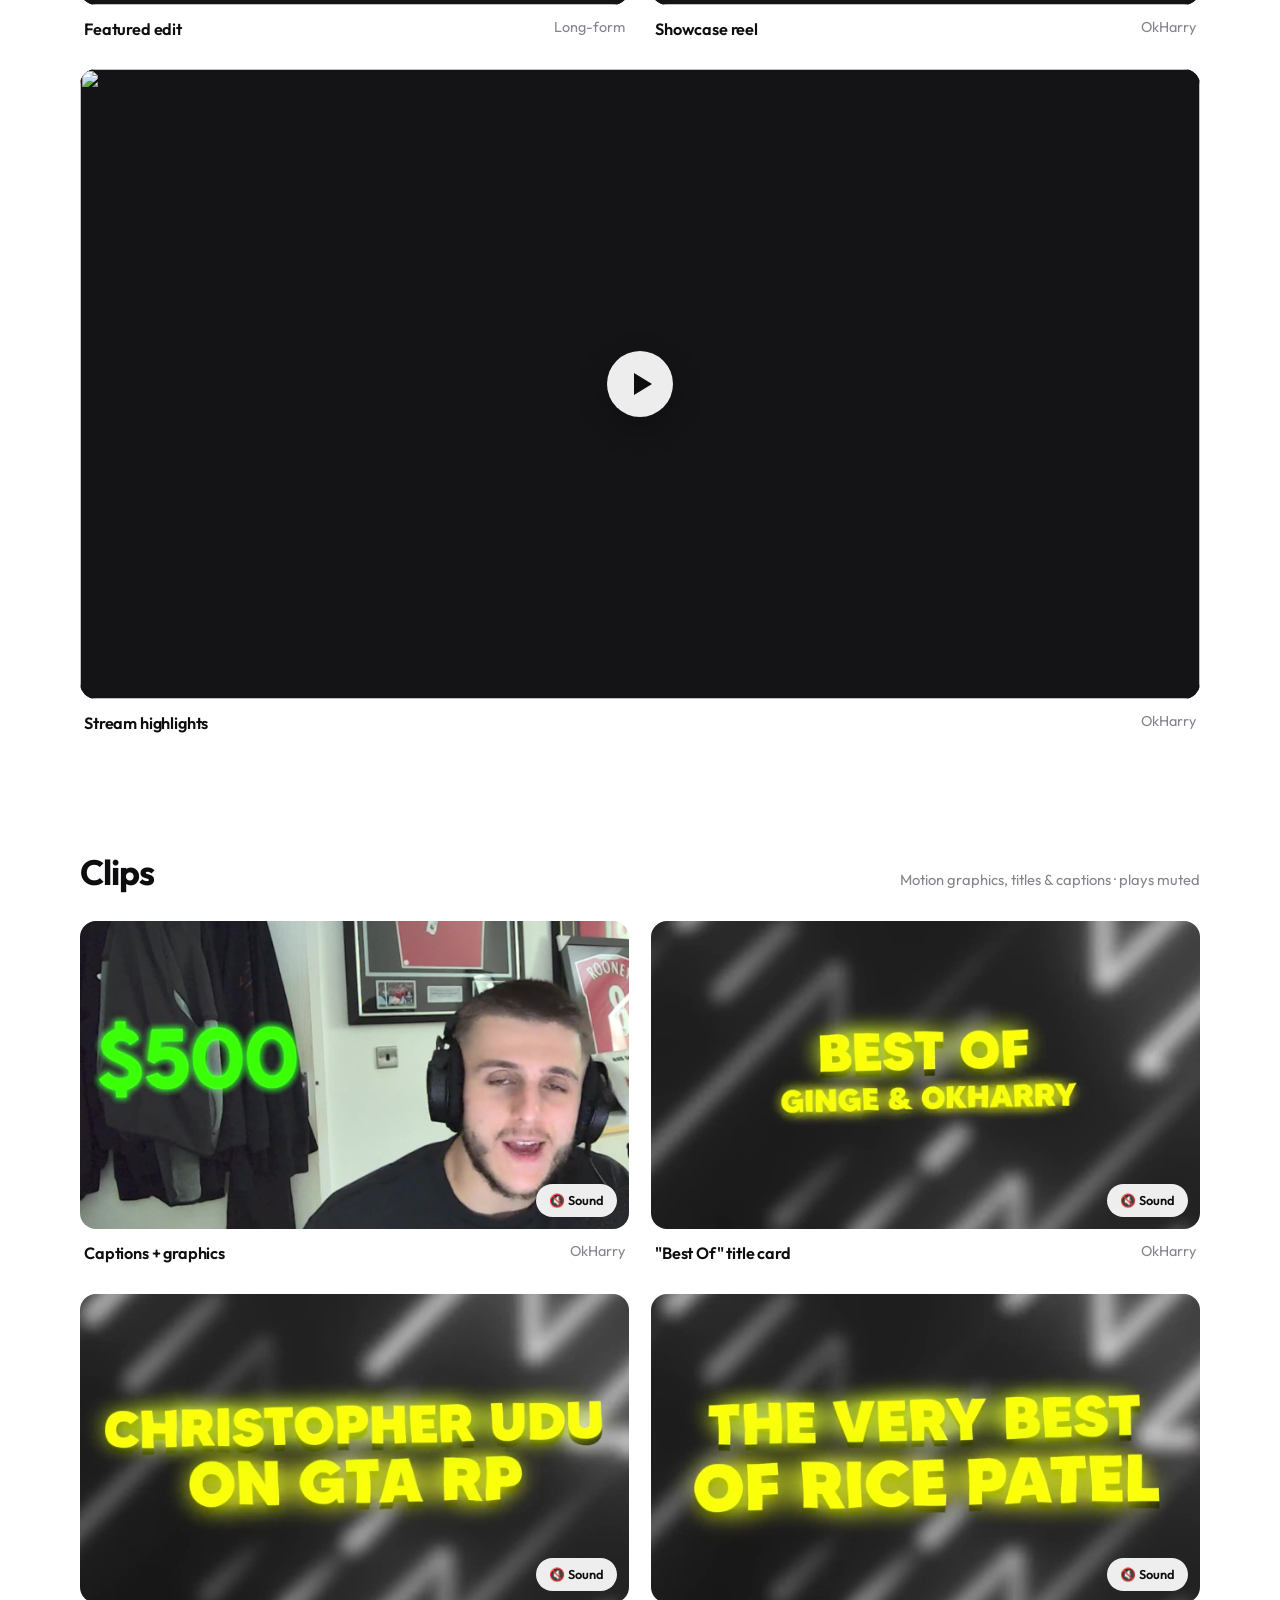
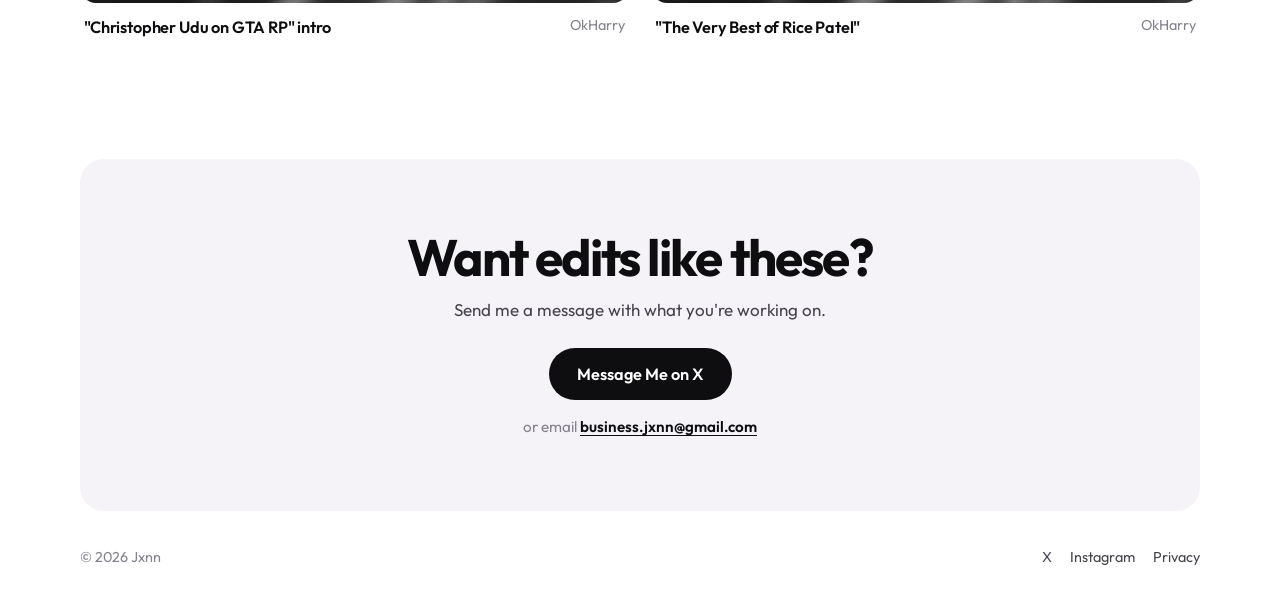
==== commit 33e56557: "Update portfolio: 17/10/2026 17:21:56.07" ====
--- a/index.html
+++ b/index.html
@@ -3,24 +3,22 @@
 <head>
   <meta charset="UTF-8">
   <meta name="viewport" content="width=device-width, initial-scale=1.0">
-  <meta name="description" content="JXNN. Store — cinematic, high-retention video editing for creators and brands.">
-  <meta name="theme-color" content="#070709">
+  <meta name="description" content="Jxnn — video editor. Stream highlights, long-form YouTube, motion graphics and captions.">
+  <meta name="theme-color" content="#ffffff">
   <meta property="og:type" content="website">
   <meta property="og:site_name" content="JXNN. Store">
   <meta property="og:url" content="https://jxnn.store/">
   <meta property="og:title" content="JXNN. Store — Video Editor">
   <meta property="og:description" content="Cinematic, high-retention video editing for creators and brands.">
-  <meta property="og:image" content="https://jxnn.store/assets/social-preview.png?v=3">
+  <meta property="og:image" content="https://jxnn.store/assets/social-preview.png?v=2">
   <meta property="og:image:width" content="1200">
   <meta property="og:image:height" content="630">
   <meta property="og:image:type" content="image/png">
-  <meta property="og:image:alt" content="JXNN logo on a dark background">
+  <meta property="og:image:alt" content="JXNN logo">
   <meta name="twitter:card" content="summary_large_image">
-  <meta name="twitter:site" content="@jxnn122">
-  <meta name="twitter:creator" content="@jxnn122">
   <meta name="twitter:title" content="JXNN. Store — Video Editor">
   <meta name="twitter:description" content="Cinematic, high-retention video editing for creators and brands.">
-  <meta name="twitter:image" content="https://jxnn.store/assets/social-preview.png?v=3">
+  <meta name="twitter:image" content="https://jxnn.store/assets/social-preview.png?v=2">
   <meta name="twitter:image:alt" content="JXNN logo on a dark background">
   <title>JXNN. Store — Video Editor</title>
 
@@ -28,1250 +26,296 @@
   <link rel="icon" type="image/png" href="assets/favicon.png">
   <link rel="preconnect" href="https://fonts.googleapis.com">
   <link rel="preconnect" href="https://fonts.gstatic.com" crossorigin>
-  <link href="https://fonts.googleapis.com/css2?family=DM+Mono:wght@400;500&amp;family=Manrope:wght@400;500;600;700&amp;display=swap" rel="stylesheet">
-  <link rel="stylesheet" href="main.css?v=20260726">
+  <link href="https://fonts.googleapis.com/css2?family=Outfit:wght@400;500;600;700&amp;display=swap" rel="stylesheet">
 
   <style>
     :root {
-      --bg: #070709;
-      --panel: #101014;
-      --panel-2: #15151a;
-      --text: #f4f2eb;
-      --muted: #96959f;
-      --acid: #c8ff32;
-      --violet: #8d68ff;
-      --line: rgba(255, 255, 255, 0.12);
-      --max: 1200px;
-      --radius: 26px;
-    }
-
-    * {
-      box-sizing: border-box;
-      margin: 0;
-      padding: 0;
-    }
-
-    html {
-      scroll-behavior: smooth;
-      overflow-x: hidden;
-      background: var(--bg);
-      scrollbar-width: thin;
-      scrollbar-color: var(--violet) var(--bg);
-    }
-
-    ::-webkit-scrollbar { width: 12px; height: 12px; }
-    ::-webkit-scrollbar-track { background: var(--bg); }
-    ::-webkit-scrollbar-thumb {
-      min-height: 48px;
-      border: 3px solid var(--bg);
-      border-radius: 999px;
-      background: linear-gradient(180deg, var(--violet), #6941dc);
-    }
-    ::-webkit-scrollbar-thumb:hover { background: var(--acid); }
+      --ink: #0e0e10;
+      --ink-2: #45444c;
+      --muted: #85838d;
+      --bg: #ffffff;
+      --soft: #f5f3f8;
+      --line: #e6e3ec;
+      --accent: #8d68ff;
+      --max: 1120px;
+    }
+
+    * { box-sizing: border-box; margin: 0; padding: 0; }
+    html { scroll-behavior: smooth; overflow-x: hidden; }
 
     body {
       min-width: 320px;
       overflow-x: hidden;
-      background:
-        radial-gradient(circle at 15% 10%, rgba(141, 104, 255, 0.13), transparent 30rem),
-        radial-gradient(circle at 85% 32%, rgba(200, 255, 50, 0.08), transparent 28rem),
-        var(--bg);
-      color: var(--text);
-      font-family: "Manrope", sans-serif;
-      font-weight: 500;
+      background: var(--bg);
+      color: var(--ink);
+      font-family: "Outfit", system-ui, sans-serif;
+      font-size: 17px;
       line-height: 1.5;
-    }
-
-    body::before {
-      content: "";
-      position: fixed;
-      inset: 0;
-      z-index: 20;
-      pointer-events: none;
-      opacity: 0.16;
-      background-image:
-        radial-gradient(circle at 20% 30%, rgba(255,255,255,.12) 0 0.6px, transparent .7px),
-        radial-gradient(circle at 70% 60%, rgba(255,255,255,.08) 0 0.5px, transparent .6px);
-      background-size: 4px 4px, 5px 5px;
-    }
-
-    ::selection {
-      background: var(--acid);
-      color: #070709;
-    }
-
-    a, button { -webkit-tap-highlight-color: transparent; }
-    button { font: inherit; }
-    img { display: block; max-width: 100%; }
-
-    .scroll-progress {
-      position: fixed;
-      inset: 0 auto auto 0;
-      z-index: 100;
-      width: 0;
-      height: 3px;
-      background: linear-gradient(90deg, var(--acid), var(--violet));
-      box-shadow: 0 0 18px rgba(200, 255, 50, 0.45);
-    }
-
-    .nav {
-      position: fixed;
-      top: 20px;
-      left: 50%;
-      z-index: 90;
-      width: min(calc(100% - 32px), var(--max));
-      transform: translateX(-50%);
-    }
-
-    .nav-inner {
-      display: flex;
-      align-items: center;
-      justify-content: space-between;
-      min-height: 64px;
-      padding: 10px 12px 10px 18px;
-      border: 1px solid var(--line);
-      border-radius: 18px;
-      background: rgba(9, 9, 12, 0.74);
-      box-shadow: 0 18px 60px rgba(0, 0, 0, 0.26);
-      backdrop-filter: blur(18px);
-    }
-
-    .brand {
-      display: inline-flex;
-      align-items: center;
-      gap: 10px;
-      color: var(--text);
-      text-decoration: none;
-      font-size: 0.88rem;
-      font-weight: 700;
-      letter-spacing: -0.02em;
-    }
-
-    .brand img {
-      width: 34px;
-      height: 34px;
-      border: 1px solid var(--line);
-      border-radius: 10px;
-      object-fit: cover;
-    }
-
-    .brand span { color: var(--acid); }
-
-    .nav-links {
-      display: flex;
-      align-items: center;
-      gap: 4px;
-    }
-
-    .nav-links a {
-      padding: 11px 14px;
-      border-radius: 11px;
-      color: #b9b8c0;
-      font-size: 0.78rem;
-      text-decoration: none;
-      transition: color 180ms ease, background 180ms ease;
-    }
-
-    .nav-links a:hover,
-    .nav-links a:focus-visible {
-      background: rgba(255, 255, 255, 0.07);
-      color: var(--text);
-      outline: none;
-    }
-
-    .nav-links .nav-cta {
-      margin-left: 6px;
-      background: var(--text);
-      color: #08080a;
-      font-weight: 700;
-    }
-
-    .menu-toggle {
-      display: none;
-      width: 44px;
-      height: 44px;
-      padding: 0;
-      border: 1px solid var(--line);
-      border-radius: 12px;
-      background: rgba(255, 255, 255, 0.06);
-      cursor: pointer;
-      align-items: center;
-      justify-content: center;
-      flex-direction: column;
-      gap: 6px;
-    }
-
-    .menu-toggle span {
-      display: block;
-      width: 19px;
-      height: 2px;
-      border-radius: 10px;
-      background: var(--text);
-      transition: transform 200ms ease, opacity 200ms ease;
-    }
-
-    .menu-toggle:hover,
-    .menu-toggle:focus-visible {
-      border-color: rgba(200, 255, 50, 0.5);
-      background: rgba(200, 255, 50, 0.1);
-      outline: none;
-    }
-
-    .nav.menu-open .menu-toggle span:first-child {
-      transform: translateY(4px) rotate(45deg);
-    }
-
-    .nav.menu-open .menu-toggle span:last-child {
-      transform: translateY(-4px) rotate(-45deg);
-    }
-
-    main { position: relative; }
-
-    .section-shell {
-      width: min(calc(100% - 40px), var(--max));
-      margin-inline: auto;
-    }
-
-    .hero {
-      position: relative;
-      display: grid;
-      grid-template-columns: 1.05fr 0.95fr;
-      align-items: center;
-      min-height: 100svh;
-      padding-top: 118px;
-      padding-bottom: 60px;
-      gap: clamp(30px, 5vw, 80px);
-    }
-
-    .eyebrow {
-      display: inline-flex;
-      align-items: center;
-      gap: 9px;
-      margin-bottom: 22px;
-      color: #c8c7ce;
-      font: 500 0.72rem/1 "DM Mono", monospace;
-      letter-spacing: 0.08em;
-      text-transform: uppercase;
-    }
-
-    .eyebrow::before {
-      content: "";
-      width: 7px;
-      height: 7px;
-      border-radius: 50%;
-      background: var(--acid);
-      box-shadow: 0 0 16px var(--acid);
-      animation: pulse 1.8s ease-in-out infinite;
-    }
-
-    @keyframes pulse {
-      50% { opacity: 0.45; transform: scale(0.78); }
-    }
-
-    h1 {
-      max-width: 720px;
-      font-size: clamp(4rem, 8.7vw, 8.6rem);
-      font-weight: 600;
-      line-height: 0.84;
-      letter-spacing: -0.075em;
-    }
-
-    h1 .line { display: block; }
-    h1 .outline {
-      color: transparent;
-      -webkit-text-stroke: 1px rgba(244, 242, 235, 0.58);
-    }
-
-    .hero-copy {
-      max-width: 570px;
-      margin-top: 30px;
-      color: var(--muted);
-      font-size: clamp(1rem, 1.5vw, 1.2rem);
-      line-height: 1.65;
-    }
-
-    .hero-copy strong { color: var(--text); font-weight: 600; }
-
-    .hero-actions {
-      display: flex;
-      flex-wrap: wrap;
-      align-items: center;
-      gap: 12px;
-      margin-top: 34px;
-    }
-
-    .button {
+      -webkit-font-smoothing: antialiased;
+    }
+
+    ::selection { background: #e4dbff; }
+    img, video { display: block; max-width: 100%; }
+    a { color: inherit; }
+    button { font: inherit; color: inherit; }
+
+    .shell { width: min(calc(100% - 32px), var(--max)); margin-inline: auto; }
+
+    /* Header: name + Message Me */
+    .top { display: flex; align-items: center; justify-content: space-between; gap: 16px; padding: 22px 0; }
+
+    .brand { display: inline-flex; align-items: center; gap: 10px; font-size: 1.15rem; font-weight: 700; letter-spacing: -0.02em; text-decoration: none; }
+    .brand img { width: 32px; height: 32px; border-radius: 50%; object-fit: cover; }
+
+    .btn {
       display: inline-flex;
       align-items: center;
       justify-content: center;
-      gap: 12px;
-      min-height: 54px;
-      padding: 0 22px;
-      border: 1px solid var(--line);
-      border-radius: 14px;
-      background: transparent;
-      color: var(--text);
+      gap: 8px;
+      min-height: 44px;
+      padding: 0 20px;
+      border-radius: 999px;
+      background: var(--ink);
+      color: #fff;
+      font-weight: 600;
+      font-size: .95rem;
       text-decoration: none;
-      font-size: 0.84rem;
-      font-weight: 700;
-      transition: transform 180ms ease, border-color 180ms ease, background 180ms ease;
-    }
-
-    .button:hover,
-    .button:focus-visible {
-      transform: translateY(-3px);
-      border-color: rgba(255, 255, 255, 0.3);
-      outline: none;
-    }
-
-    .button.primary {
-      border-color: var(--acid);
-      background: var(--acid);
-      color: #09090a;
-    }
-
-    .button .arrow { font-size: 1.1rem; }
-
-    .availability {
-      display: flex;
-      align-items: center;
-      gap: 9px;
-      margin-top: 32px;
-      color: #777680;
-      font: 400 0.68rem/1.4 "DM Mono", monospace;
-      text-transform: uppercase;
-    }
-
-    .availability span {
-      width: 7px;
-      height: 7px;
-      border-radius: 50%;
-      background: #63e88c;
-      box-shadow: 0 0 12px rgba(99, 232, 140, 0.6);
-    }
-
-    /* Pure CSS 3D editing timeline */
-    .visual-wrap {
-      position: relative;
-      min-height: 610px;
+      white-space: nowrap;
+      transition: transform .15s ease, background .15s ease;
+    }
+    .btn:hover, .btn:focus-visible { transform: translateY(-2px); background: #26252b; outline: none; }
+    .btn.big { min-height: 52px; padding: 0 28px; font-size: 1.02rem; }
+
+    /* Intro */
+    .intro { padding: clamp(36px, 7vw, 80px) 0 clamp(28px, 4vw, 44px); text-align: center; }
+    .intro h1 { font-size: clamp(2.6rem, 6.5vw, 4.8rem); font-weight: 700; line-height: 1.02; letter-spacing: -0.04em; }
+    .intro h1 span { color: var(--accent); }
+    .intro p { max-width: 520px; margin: 16px auto 0; color: var(--ink-2); font-size: 1.12rem; }
+    .worked { margin-top: 22px; color: var(--muted); font-size: .92rem; }
+    .worked a { color: var(--ink); font-weight: 600; text-decoration: none; border-bottom: 1.5px solid #d8cfff; }
+    .worked a:hover { border-color: var(--accent); }
+
+    /* Video frames */
+    .media { position: relative; overflow: hidden; aspect-ratio: 16 / 9; border-radius: 16px; background: #141416; }
+    .media iframe { position: absolute; inset: 0; width: 100%; height: 100%; border: 0; }
+    .media video { width: 100%; height: 100%; object-fit: cover; }
+
+    .yt { position: absolute; inset: 0; width: 100%; border: 0; background: #141416; cursor: pointer; }
+    .yt img { width: 100%; height: 100%; object-fit: cover; transition: transform .6s cubic-bezier(.2,.8,.2,1); }
+    .yt:hover img, .yt:focus-visible img { transform: scale(1.03); }
+    .yt:focus-visible { outline: 3px solid var(--accent); outline-offset: -3px; }
+
+    .play {
+      position: absolute;
+      left: 50%; top: 50%;
       display: grid;
       place-items: center;
-      perspective: 1100px;
-      isolation: isolate;
-    }
-
-    .visual-glow {
+      width: 66px; height: 66px;
+      border-radius: 50%;
+      background: rgba(255,255,255,.92);
+      box-shadow: 0 10px 30px rgba(0,0,0,.25);
+      transform: translate(-50%, -50%);
+      transition: transform .2s ease;
+    }
+    .play::after { content: ""; margin-left: 5px; border-style: solid; border-width: 11px 0 11px 18px; border-color: transparent transparent transparent var(--ink); }
+    .yt:hover .play { transform: translate(-50%, -50%) scale(1.08); }
+
+    .reel .media { border-radius: 20px; box-shadow: 0 30px 80px rgba(40, 20, 90, .16); }
+
+    /* Sections */
+    .block { padding-top: clamp(64px, 9vw, 110px); }
+    .label { display: flex; align-items: baseline; justify-content: space-between; gap: 16px; margin-bottom: 22px; }
+    .label h2 { font-size: clamp(1.6rem, 3.4vw, 2.2rem); font-weight: 700; letter-spacing: -0.03em; }
+    .label span { color: var(--muted); font-size: .92rem; }
+
+    .grid { display: grid; grid-template-columns: repeat(2, minmax(0, 1fr)); gap: 28px 22px; }
+    .grid .wide { grid-column: 1 / -1; }
+
+    .meta { display: flex; justify-content: space-between; gap: 12px; padding: 12px 4px 0; }
+    .meta h3 { font-size: 1.02rem; font-weight: 600; letter-spacing: -0.01em; }
+    .meta span { flex-shrink: 0; color: var(--muted); font-size: .9rem; }
+
+    .sound {
       position: absolute;
-      width: 420px;
-      aspect-ratio: 1;
-      border-radius: 50%;
-      background: radial-gradient(circle, rgba(141, 104, 255, 0.3), rgba(141, 104, 255, 0.03) 52%, transparent 70%);
-      filter: blur(10px);
-    }
-
-    .orbit {
-      position: absolute;
-      width: min(35vw, 460px);
-      aspect-ratio: 1;
-      border: 1px solid rgba(200, 255, 50, 0.28);
-      border-radius: 50%;
-      transform: rotateX(67deg) rotateZ(12deg);
-      box-shadow: inset 0 0 70px rgba(200, 255, 50, 0.035), 0 0 50px rgba(200, 255, 50, 0.04);
-      animation: orbit 12s linear infinite;
-    }
-
-    .orbit::before,
-    .orbit::after {
-      content: "";
-      position: absolute;
-      border: 1px solid rgba(141, 104, 255, 0.28);
-      border-radius: 50%;
-    }
-
-    .orbit::before { inset: 12%; }
-    .orbit::after { inset: 28%; border-color: rgba(255, 255, 255, 0.18); }
-
-    @keyframes orbit {
-      to { transform: rotateX(67deg) rotateZ(372deg); }
-    }
-
-    .timeline-3d {
-      position: relative;
-      width: min(38vw, 500px);
-      height: 330px;
-      padding: 22px;
-      border: 1px solid rgba(255, 255, 255, 0.22);
+      right: 12px; bottom: 12px;
+      z-index: 2;
+      padding: 7px 13px;
+      border: 0;
+      border-radius: 999px;
+      background: rgba(255,255,255,.92);
+      font-size: .8rem;
+      font-weight: 600;
+      cursor: pointer;
+      transition: background .15s ease;
+    }
+    .sound:hover, .sound:focus-visible { background: #fff; outline: 2px solid var(--accent); }
+
+    /* Contact */
+    .contact {
+      margin-top: clamp(72px, 10vw, 120px);
+      padding: clamp(40px, 7vw, 72px) 24px;
       border-radius: 24px;
-      background: linear-gradient(145deg, rgba(35, 35, 44, 0.93), rgba(10, 10, 13, 0.96));
-      box-shadow: 0 60px 90px rgba(0, 0, 0, 0.65), inset 0 1px 0 rgba(255, 255, 255, 0.1);
-      transform: rotateX(57deg) rotateZ(-23deg) translateZ(20px);
-      transform-style: preserve-3d;
-      transition: transform 160ms ease-out;
-    }
-
-    .timeline-top {
-      display: flex;
-      align-items: center;
-      justify-content: space-between;
-      margin-bottom: 22px;
-      color: #aaa9b0;
-      font: 400 0.62rem/1 "DM Mono", monospace;
-    }
-
-    .timeline-dots { display: flex; gap: 6px; }
-    .timeline-dots i { width: 6px; height: 6px; border-radius: 50%; background: #484851; }
-    .timeline-dots i:first-child { background: var(--acid); }
-
-    .track {
-      position: relative;
-      height: 48px;
-      margin-top: 12px;
-      border-radius: 10px;
-      background: rgba(255, 255, 255, 0.04);
-      box-shadow: inset 0 0 0 1px rgba(255, 255, 255, 0.04);
-      transform-style: preserve-3d;
-    }
-
-    .clip {
-      position: absolute;
-      top: 6px;
-      bottom: 6px;
-      border-radius: 7px;
-      transform: translateZ(13px);
-      box-shadow: 0 8px 14px rgba(0, 0, 0, 0.25), inset 0 1px 0 rgba(255, 255, 255, 0.28);
-      overflow: hidden;
-    }
-
-    .clip::after {
-      content: "";
-      position: absolute;
-      inset: 0;
-      opacity: 0.18;
-      background: repeating-linear-gradient(90deg, transparent 0 18px, #fff 19px 20px);
-    }
-
-    .track:nth-child(2) .clip:first-child { left: 2%; width: 32%; background: var(--violet); }
-    .track:nth-child(2) .clip:last-child { left: 37%; width: 60%; background: #653cff; }
-    .track:nth-child(3) .clip:first-child { left: 7%; width: 45%; background: var(--acid); }
-    .track:nth-child(3) .clip:last-child { left: 55%; width: 39%; background: #9dc82e; }
-    .track:nth-child(4) .clip:first-child { left: 0; width: 23%; background: #ee6e48; }
-    .track:nth-child(4) .clip:last-child { left: 26%; width: 68%; background: #c74d78; }
-
-    .playhead {
-      position: absolute;
-      top: 48px;
-      bottom: 22px;
-      left: 58%;
-      z-index: 5;
-      width: 2px;
-      background: var(--text);
-      transform: translateZ(35px);
-      box-shadow: 0 0 16px rgba(255, 255, 255, 0.55);
-      animation: scrub 3.8s ease-in-out infinite alternate;
-    }
-
-    .playhead::before {
-      content: "";
-      position: absolute;
-      top: -7px;
-      left: 50%;
-      width: 11px;
-      height: 11px;
-      border-radius: 50%;
-      background: var(--text);
-      transform: translateX(-50%);
-    }
-
-    @keyframes scrub {
-      from { left: 26%; }
-      to { left: 78%; }
-    }
-
-    .floating-chip {
-      position: absolute;
-      z-index: 4;
-      display: flex;
-      align-items: center;
-      gap: 9px;
-      padding: 10px 13px;
-      border: 1px solid var(--line);
-      border-radius: 12px;
-      background: rgba(18, 18, 23, 0.84);
-      box-shadow: 0 18px 42px rgba(0, 0, 0, 0.34);
-      backdrop-filter: blur(12px);
-      color: #c4c3ca;
-      font: 400 0.62rem/1 "DM Mono", monospace;
-      animation: float 4s ease-in-out infinite;
-    }
-
-    .floating-chip i { width: 7px; height: 7px; border-radius: 50%; background: var(--acid); }
-    .chip-one { top: 19%; right: 1%; }
-    .chip-two { bottom: 16%; left: 0; animation-delay: -1.8s; }
-    .chip-two i { background: var(--violet); }
-
-    @keyframes float { 50% { transform: translateY(-12px); } }
-
-    .scroll-cue {
-      position: absolute;
-      bottom: 26px;
-      left: 0;
-      display: flex;
-      align-items: center;
-      gap: 12px;
-      color: #65646c;
-      font: 400 0.62rem/1 "DM Mono", monospace;
-      letter-spacing: 0.08em;
-      text-transform: uppercase;
-    }
-
-    .scroll-cue::before {
-      content: "";
-      width: 44px;
-      height: 1px;
-      background: #4b4a51;
-    }
-
-    .marquee {
-      overflow: hidden;
-      border-block: 1px solid var(--line);
-      background: rgba(255, 255, 255, 0.018);
-    }
-
-    .marquee-track {
-      display: flex;
-      width: max-content;
-      animation: marquee 22s linear infinite;
-    }
-
-    .marquee-group {
-      display: flex;
-      align-items: center;
-      gap: 42px;
-      padding: 20px 21px;
-      color: #a8a7ad;
-      font-size: 0.72rem;
-      letter-spacing: 0.12em;
-      text-transform: uppercase;
-    }
-
-    .marquee-group b { color: var(--text); font-weight: 600; }
-    .marquee-group span { color: var(--acid); }
-
-    @keyframes marquee { to { transform: translateX(-50%); } }
-
-    .content-section { padding: clamp(90px, 12vw, 160px) 0; }
-
-    .section-head {
-      display: grid;
-      grid-template-columns: 0.8fr 1.2fr;
-      gap: 50px;
-      align-items: end;
-      margin-bottom: 52px;
-    }
-
-    .section-index {
-      color: var(--acid);
-      font: 400 0.67rem/1 "DM Mono", monospace;
-      letter-spacing: 0.08em;
-    }
-
-    h2 {
-      max-width: 820px;
-      font-size: clamp(2.6rem, 6vw, 6.2rem);
-      font-weight: 500;
-      line-height: 0.98;
-      letter-spacing: -0.06em;
-    }
-
-    h2 em { color: var(--muted); font-style: normal; }
-
-    .showreel-card {
-      position: relative;
-      overflow: hidden;
-      border: 1px solid var(--line);
-      border-radius: var(--radius);
-      background: var(--panel);
-      box-shadow: 0 38px 90px rgba(0, 0, 0, 0.25);
-    }
-
-    .video-wrap { position: relative; aspect-ratio: 16 / 9; background: #000; }
-    .video-wrap iframe { width: 100%; height: 100%; border: 0; }
-
-    .video-poster {
-      position: absolute;
-      inset: 0;
-      width: 100%;
-      overflow: hidden;
-      border: 0;
-      background: #050506;
-      color: var(--text);
-      cursor: pointer;
-    }
-
-    .video-poster::after {
-      content: "";
-      position: absolute;
-      inset: 0;
-      background: linear-gradient(180deg, rgba(0,0,0,.04), rgba(0,0,0,.52));
-      transition: background 220ms ease;
-    }
-
-    .video-poster > img {
-      width: 100%;
-      height: 100%;
-      object-fit: cover;
-      filter: saturate(.86) contrast(1.06);
-      transition: transform 600ms cubic-bezier(.2,.8,.2,1), filter 250ms ease;
-    }
-
-    .video-poster:hover > img,
-    .video-poster:focus-visible > img { transform: scale(1.035); filter: saturate(1); }
-    .video-poster:hover::after,
-    .video-poster:focus-visible::after { background: linear-gradient(180deg, transparent, rgba(0,0,0,.36)); }
-    .video-poster:focus-visible { outline: 2px solid var(--acid); outline-offset: -2px; }
-
-    .video-play {
-      position: absolute;
-      z-index: 2;
-      left: 50%;
-      top: 50%;
-      display: grid;
-      place-items: center;
-      width: clamp(68px, 9vw, 104px);
-      aspect-ratio: 1;
-      border: 1px solid rgba(255,255,255,.28);
-      border-radius: 50%;
-      background: rgba(8,8,10,.74);
-      box-shadow: 0 18px 60px rgba(0,0,0,.38);
-      backdrop-filter: blur(15px);
-      transform: translate(-50%, -50%);
-      font-size: 1.35rem;
-    }
-
-    .showreel-meta {
-      display: flex;
-      align-items: center;
-      justify-content: space-between;
-      gap: 20px;
-      padding: 22px 24px;
-    }
-
-    .showreel-meta h3 { font-size: 1rem; font-weight: 600; }
-    .showreel-meta p { color: var(--muted); font: 400 0.65rem/1.4 "DM Mono", monospace; }
-
-    .work-grid {
-      display: grid;
-      grid-template-columns: repeat(2, 1fr);
-      gap: 18px;
-      margin-top: 18px;
-    }
-
-    .work-card {
-      position: relative;
-      overflow: hidden;
-      min-height: 360px;
-      border: 1px solid var(--line);
-      border-radius: 22px;
-      background: var(--panel);
-      color: var(--text);
-      text-decoration: none;
-      transition: transform 280ms ease, border-color 280ms ease;
-    }
-
-    .work-card:hover,
-    .work-card:focus-visible {
-      transform: translateY(-8px);
-      border-color: rgba(255, 255, 255, 0.27);
-      outline: none;
-    }
-
-    .work-card img {
-      width: 100%;
-      height: 235px;
-      object-fit: cover;
-      filter: saturate(0.82) contrast(1.05);
-      transition: transform 500ms cubic-bezier(.2,.8,.2,1), filter 300ms ease;
-    }
-
-    .work-card:hover img { transform: scale(1.04); filter: saturate(1); }
-
-    .work-card-body { padding: 20px; }
-    .work-card-body small { color: var(--acid); font: 400 0.61rem/1 "DM Mono", monospace; letter-spacing: 0.08em; }
-    .work-card-body h3 { margin-top: 12px; font-size: 1.15rem; font-weight: 600; letter-spacing: -0.025em; }
-    .work-card-body p { margin-top: 6px; color: var(--muted); font-size: 0.8rem; }
-
-    .case-study-head { margin: clamp(80px, 10vw, 130px) 0 34px; }
-    .case-study-head p { max-width: 620px; margin-top: 18px; color: var(--muted); line-height: 1.7; }
-
-    .case-study-grid { display: grid; gap: 22px; }
-
-    .case-study-card {
-      display: grid;
-      grid-template-columns: minmax(0, .92fr) minmax(0, 1.08fr);
-      min-height: 470px;
-      overflow: hidden;
-      border: 1px solid var(--line);
-      border-radius: 28px;
-      background: linear-gradient(145deg, rgba(22,22,27,.98), rgba(10,10,13,.98));
-      box-shadow: 0 32px 90px rgba(0,0,0,.2);
-    }
-
-    .case-study-card:nth-child(even) .case-study-media { order: 2; }
-
-    .case-study-media { position: relative; min-height: 360px; overflow: hidden; background: #09090b; }
-    .case-study-media::after { content: ""; position: absolute; inset: 0; background: linear-gradient(145deg, transparent 45%, rgba(141,104,255,.23)); pointer-events: none; }
-    .case-study-media img { width: 100%; height: 100%; object-fit: cover; filter: saturate(.78) contrast(1.08); transition: transform 600ms cubic-bezier(.2,.8,.2,1), filter 260ms ease; }
-    .case-study-card:hover .case-study-media img { transform: scale(1.025); filter: saturate(.96); }
-
-    .case-study-copy { display: flex; flex-direction: column; padding: clamp(28px, 5vw, 58px); }
-    .case-study-copy small { color: var(--acid); font: 500 .62rem/1 "DM Mono", monospace; letter-spacing: .1em; }
-    .case-study-copy h3 { max-width: 590px; margin-top: 22px; font-size: clamp(2rem, 4vw, 4.4rem); font-weight: 500; line-height: .98; letter-spacing: -.055em; }
-    .case-study-copy > p { max-width: 620px; margin-top: 22px; color: #aaa8b1; line-height: 1.75; }
-
-    .case-study-facts {
-      display: grid;
-      grid-template-columns: repeat(3, minmax(0, 1fr));
-      gap: 1px;
-      margin-top: auto;
-      padding-top: 34px;
-      border-top: 1px solid var(--line);
-    }
-
-    .case-study-facts div { display: grid; gap: 10px; padding-right: 16px; }
-    .case-study-facts span { color: var(--muted); font: 500 .55rem/1 "DM Mono", monospace; letter-spacing: .08em; }
-    .case-study-facts strong { color: #dad8df; font-size: .77rem; font-weight: 600; line-height: 1.45; }
-    .case-study-link { align-self: flex-start; margin-top: 30px; color: var(--text); font: 500 .68rem/1 "DM Mono", monospace; letter-spacing: .06em; text-decoration: none; }
-    .case-study-link:hover,
-    .case-study-link:focus-visible { color: var(--acid); }
-
-    .process {
-      border-block: 1px solid var(--line);
-      background: linear-gradient(180deg, rgba(255, 255, 255, 0.018), transparent);
-    }
-
-    .process-grid {
-      display: grid;
-      grid-template-columns: repeat(3, 1fr);
-      border-top: 1px solid var(--line);
-    }
-
-    .process-card {
-      min-height: 310px;
-      padding: 30px;
-      border-right: 1px solid var(--line);
-    }
-
-    .process-card:last-child { border-right: 0; }
-    .process-card .number { color: var(--acid); font: 400 0.65rem/1 "DM Mono", monospace; }
-    .process-card h3 { margin-top: 80px; font-size: 1.45rem; font-weight: 600; letter-spacing: -0.035em; }
-    .process-card p { max-width: 310px; margin-top: 14px; color: var(--muted); font-size: 0.9rem; line-height: 1.65; }
-
-    .clients-grid {
-      display: grid;
-      grid-template-columns: repeat(2, 1fr);
-      gap: 18px;
-    }
-
-    .client-card {
-      position: relative;
-      display: grid;
-      grid-template-columns: auto 1fr auto;
-      align-items: center;
-      gap: 20px;
-      min-height: 150px;
-      padding: 26px;
-      overflow: hidden;
-      border: 1px solid var(--line);
-      border-radius: 22px;
-      background: var(--panel);
-      color: var(--text);
-      text-decoration: none;
-      transition: background 240ms ease, transform 240ms ease;
-    }
-
-    .client-card:hover,
-    .client-card:focus-visible { background: var(--panel-2); transform: translateY(-5px); outline: none; }
-
-    .client-card img {
-      width: 74px;
-      height: 74px;
-      border: 1px solid var(--line);
-      border-radius: 18px;
-      object-fit: cover;
-    }
-
-    .client-card small { color: var(--muted); font: 400 0.61rem/1 "DM Mono", monospace; }
-    .client-card h3 { margin-top: 9px; font-size: 1.35rem; font-weight: 600; letter-spacing: -0.035em; }
-    .client-arrow { font-size: 1.4rem; color: var(--acid); }
-
-    .cta-section { padding: 50px 0 32px; }
-
-    .cta-card {
-      position: relative;
-      overflow: hidden;
-      padding: clamp(34px, 7vw, 90px);
-      border: 1px solid rgba(200, 255, 50, 0.25);
-      border-radius: 30px;
-      background:
-        radial-gradient(circle at 90% 10%, rgba(200, 255, 50, 0.14), transparent 25rem),
-        linear-gradient(135deg, #15151a, #0c0c0f);
-    }
-
-    .cta-card h2 { max-width: 900px; }
-    .cta-card p { max-width: 520px; margin-top: 24px; color: var(--muted); }
-    .cta-card .hero-actions { margin-top: 32px; }
-
-    footer {
-      display: flex;
-      align-items: center;
-      justify-content: space-between;
-      gap: 30px;
-      padding: 34px 0;
-      color: #67666e;
-      font: 400 0.65rem/1.5 "DM Mono", monospace;
-      text-transform: uppercase;
-    }
-
-    footer a { color: #aaa9af; text-decoration: none; }
-    .footer-links { display: flex; flex-wrap: wrap; gap: 20px; }
-
-    .reveal {
-      opacity: 0;
-      transform: translateY(34px);
-      transition: opacity 700ms ease, transform 700ms cubic-bezier(.2,.8,.2,1);
-    }
-
+      background: var(--soft);
+      text-align: center;
+    }
+    .contact h2 { font-size: clamp(2rem, 5vw, 3.2rem); font-weight: 700; line-height: 1.05; letter-spacing: -0.035em; }
+    .contact p { margin-top: 12px; color: var(--ink-2); }
+    .contact .btn { margin-top: 26px; }
+    .contact .mail { display: block; margin-top: 16px; color: var(--muted); font-size: .95rem; }
+    .contact .mail a { color: var(--ink); font-weight: 600; text-underline-offset: 3px; }
+
+    footer { display: flex; flex-wrap: wrap; justify-content: space-between; gap: 14px; padding: 36px 0 32px; color: var(--muted); font-size: .9rem; }
+    footer nav { display: flex; gap: 18px; }
+    footer a { color: var(--ink-2); text-decoration: none; }
+    footer a:hover { color: var(--accent); }
+
+    .reveal { opacity: 0; transform: translateY(18px); transition: opacity .6s ease, transform .6s cubic-bezier(.2,.8,.2,1); }
     .reveal.visible { opacity: 1; transform: none; }
 
-    @media (max-width: 900px) {
-      .hero { grid-template-columns: 1fr; padding-top: 150px; }
-      .visual-wrap { min-height: 500px; }
-      .timeline-3d { width: min(74vw, 500px); }
-      .orbit { width: min(72vw, 460px); }
-      .scroll-cue { display: none; }
-      .section-head { grid-template-columns: 1fr; gap: 22px; }
-      .work-grid, .process-grid { grid-template-columns: 1fr; }
-      .work-card { min-height: 0; }
-      .work-card img { height: auto; aspect-ratio: 16 / 9; }
-      .case-study-card { grid-template-columns: 1fr; }
-      .case-study-card:nth-child(even) .case-study-media { order: 0; }
-      .case-study-media { min-height: 330px; }
-      .process-card { min-height: 240px; border-right: 0; border-bottom: 1px solid var(--line); }
-      .process-card:last-child { border-bottom: 0; }
-      .process-card h3 { margin-top: 55px; }
-    }
-
     @media (max-width: 680px) {
-      .section-shell { width: min(calc(100% - 28px), var(--max)); }
-      .nav { top: 10px; width: calc(100% - 20px); }
-      .nav-inner { position: relative; min-height: 58px; padding: 7px 8px 7px 12px; }
-      .brand img { width: 30px; height: 30px; }
-      .menu-toggle { display: inline-flex; }
-      .nav-links {
-        position: absolute;
-        top: calc(100% + 10px);
-        left: 0;
-        right: 0;
-        display: flex;
-        flex-direction: column;
-        align-items: stretch;
-        gap: 4px;
-        padding: 10px;
-        border: 1px solid var(--line);
-        border-radius: 18px;
-        background: rgba(9, 9, 12, 0.96);
-        box-shadow: 0 24px 70px rgba(0, 0, 0, 0.55);
-        backdrop-filter: blur(20px);
-        opacity: 0;
-        visibility: hidden;
-        pointer-events: none;
-        transform: translateY(-10px) scale(0.98);
-        transform-origin: top;
-        transition: opacity 180ms ease, visibility 180ms ease, transform 180ms ease;
-      }
-      .nav.menu-open .nav-links {
-        opacity: 1;
-        visibility: visible;
-        pointer-events: auto;
-        transform: translateY(0) scale(1);
-      }
-      .nav-links a,
-      .nav-links a:not(.nav-cta) {
-        display: flex;
-        align-items: center;
-        min-height: 48px;
-        padding: 12px 14px;
-        font-size: 0.85rem;
-      }
-      .nav-links a::after {
-        content: "↗";
-        margin-left: auto;
-        color: var(--acid);
-        font-family: "DM Mono", monospace;
-      }
-      .nav-links .nav-cta {
-        justify-content: space-between;
-        margin: 6px 0 0;
-        background: var(--acid);
-        color: #08080a;
-      }
-      .nav-links .nav-cta::after { color: #08080a; }
-      body.menu-open { overflow: hidden; }
-      .hero { padding-top: 115px; padding-bottom: 35px; }
-      h1 { font-size: clamp(3.7rem, 18.4vw, 6rem); }
-      .hero-copy { margin-top: 24px; }
-      .visual-wrap { min-height: 400px; margin-top: -15px; }
-      .timeline-3d { width: 78vw; height: 250px; padding: 16px; border-radius: 18px; }
-      .track { height: 34px; margin-top: 9px; }
-      .playhead { top: 40px; bottom: 16px; }
-      .floating-chip { display: none; }
-      .content-section { padding: 88px 0; }
-      .clients-grid { grid-template-columns: 1fr; }
-      .client-card { min-height: 126px; padding: 20px; }
-      .client-card img { width: 62px; height: 62px; }
-      .showreel-meta { align-items: flex-start; flex-direction: column; }
-      .case-study-media { min-height: 230px; }
-      .case-study-facts { grid-template-columns: 1fr; gap: 20px; }
-      .case-study-facts div { padding-right: 0; }
-      .cta-card { border-radius: 24px; }
-      footer { align-items: flex-start; flex-direction: column; }
+      body { font-size: 16px; }
+      .top { padding: 14px 0; }
+      .btn { min-height: 40px; padding: 0 16px; font-size: .9rem; }
+      .grid { grid-template-columns: 1fr; }
+      .label { flex-direction: column; gap: 4px; }
+      .media, .reel .media { border-radius: 14px; }
+      footer { flex-direction: column; }
     }
 
     @media (prefers-reduced-motion: reduce) {
       html { scroll-behavior: auto; }
-      *, *::before, *::after { animation-duration: 0.01ms !important; animation-iteration-count: 1 !important; transition-duration: 0.01ms !important; }
+      *, *::before, *::after { animation: none !important; transition: none !important; }
       .reveal { opacity: 1; transform: none; }
     }
   </style>
 </head>
 
 <body>
-  <div class="scroll-progress" id="scrollProgress" aria-hidden="true"></div>
-
-  <nav class="nav" id="mainNav" aria-label="Primary navigation">
-    <div class="nav-inner">
-      <a class="brand" href="#top" aria-label="JXNN Store home">
-        <img src="assets/profile.png" alt="">
-        JXNN.<span>STORE</span>
-      </a>
-      <button class="menu-toggle" id="menuToggle" type="button" aria-controls="navLinks" aria-expanded="false" aria-label="Open navigation menu"><span></span><span></span></button>
-      <div class="nav-links" id="navLinks">
-        <a href="#work">Work</a>
-        <a href="#process">Process</a>
-        <a href="#clients">Clients</a>
-        <a href="rates.html">Rates</a>
-        <a href="faq.html">FAQ</a>
-        <a class="nav-cta" href="https://x.com/jxnn122" target="_blank" rel="noopener noreferrer" data-track="cta_click">Message on X ↗</a>
+  <header class="top shell">
+    <a class="brand" href="#top" aria-label="Jxnn home">
+      <img src="assets/profile.png" alt="">
+      Jxnn
+    </a>
+    <a class="btn" href="https://x.com/jxnn122" target="_blank" rel="noopener noreferrer" data-track="cta_click">Message Me</a>
+  </header>
+
+  <main id="top">
+    <section class="intro shell">
+      <h1>Edits that keep<br>people <span>watching.</span></h1>
+      <p>I'm Jxnn, a video editor for streamers and YouTubers. Here's my work.</p>
+      <p class="worked">Edited for <a href="https://twitch.tv/okharry" target="_blank" rel="noopener noreferrer">OkHarry</a> and <a href="https://dubbmedia.co.uk/" target="_blank" rel="noopener noreferrer">Dubb Media Group</a></p>
+    </section>
+
+    <section class="reel shell reveal" aria-label="Showreel">
+      <div class="media">
+        <button class="yt" type="button" data-video-id="ggtdj-_FzYA" data-video-title="Jxnn showreel" data-track="showreel_play" data-track-label="showreel" aria-label="Play the showreel">
+          <img src="https://img.youtube.com/vi/ggtdj-_FzYA/maxresdefault.jpg" alt="Showreel">
+          <span class="play" aria-hidden="true"></span>
+        </button>
       </div>
-    </div>
-  </nav>
-
-  <main id="top">
-    <section class="hero section-shell">
-      <div class="hero-content">
-        <div class="eyebrow">Independent editing studio · UK</div>
-        <h1>
-          <span class="line">YOUR STORY.</span>
-          <span class="line outline">CUT SHARPER.</span>
-        </h1>
-        <p class="hero-copy">
-          I turn raw footage into <strong>high-retention stories</strong> — sharp pacing,
-          clean sound, motion design and the kind of details that keep people watching.
-        </p>
-        <div class="hero-actions">
-          <a class="button primary" href="#work" data-track="cta_click">Watch the work <span class="arrow">↓</span></a>
-          <a class="button" href="rates.html" data-track="cta_click">View rates <span class="arrow">↗</span></a>
-        </div>
-        <div class="availability"><span></span>Now booking new projects</div>
+    </section>
+
+    <section class="block shell" id="work">
+      <div class="label reveal"><h2>Long-form</h2><span>YouTube edits · tap to play</span></div>
+      <div class="grid">
+        <article class="reveal">
+          <div class="media">
+            <button class="yt" type="button" data-video-id="NONQ_j8San4" data-video-title="Featured edit" data-track="work_open" data-track-label="featured_story" aria-label="Play featured edit">
+              <img src="https://img.youtube.com/vi/NONQ_j8San4/maxresdefault.jpg" alt="" loading="lazy">
+              <span class="play" aria-hidden="true"></span>
+            </button>
+          </div>
+          <div class="meta"><h3>Featured edit</h3><span>Long-form</span></div>
+        </article>
+
+        <article class="reveal">
+          <div class="media">
+            <button class="yt" type="button" data-video-id="1BJvHTLHQRE" data-start="248" data-video-title="Showcase reel" data-track="work_open" data-track-label="okharry_showcase" aria-label="Play showcase reel">
+              <img src="https://img.youtube.com/vi/1BJvHTLHQRE/maxresdefault.jpg" alt="" loading="lazy">
+              <span class="play" aria-hidden="true"></span>
+            </button>
+          </div>
+          <div class="meta"><h3>Showcase reel</h3><span>OkHarry</span></div>
+        </article>
+
+        <article class="wide reveal">
+          <div class="media">
+            <button class="yt" type="button" data-video-id="ApeCWRt1sIY" data-start="566" data-video-title="OkHarry stream highlights" data-track="case_study_open" data-track-label="okharry_longform" aria-label="Play OkHarry stream highlights">
+              <img src="https://img.youtube.com/vi/ApeCWRt1sIY/maxresdefault.jpg" alt="" loading="lazy">
+              <span class="play" aria-hidden="true"></span>
+            </button>
+          </div>
+          <div class="meta"><h3>Stream highlights</h3><span>OkHarry</span></div>
+        </article>
       </div>
-
-      <div class="visual-wrap" id="visualWrap" aria-label="Animated 3D editing timeline">
-        <div class="visual-glow" aria-hidden="true"></div>
-        <div class="orbit" aria-hidden="true"></div>
-        <div class="timeline-3d" id="timeline3d" aria-hidden="true">
-          <div class="timeline-top">
-            <span>JXNN / FINAL CUT</span>
-            <div class="timeline-dots"><i></i><i></i><i></i></div>
-          </div>
-          <div class="track"><span class="clip"></span><span class="clip"></span></div>
-          <div class="track"><span class="clip"></span><span class="clip"></span></div>
-          <div class="track"><span class="clip"></span><span class="clip"></span></div>
-          <span class="playhead"></span>
-        </div>
-        <div class="floating-chip chip-one"><i></i> RETENTION / LOCKED</div>
-        <div class="floating-chip chip-two"><i></i> 4K / COLOUR GRADED</div>
+    </section>
+
+    <section class="block shell" id="clips">
+      <div class="label reveal"><h2>Clips</h2><span>Motion graphics, titles &amp; captions · plays muted</span></div>
+      <div class="grid">
+        <article class="clip reveal">
+          <div class="media">
+            <video src="assets/clips/clip-0.mp4" poster="assets/clips/clip-0.jpg" muted loop playsinline preload="none"></video>
+            <button class="sound" type="button" aria-pressed="false">🔇 Sound</button>
+          </div>
+          <div class="meta"><h3>Captions + graphics</h3><span>OkHarry</span></div>
+        </article>
+
+        <article class="clip reveal">
+          <div class="media">
+            <video src="assets/clips/clip-1.mp4" poster="assets/clips/clip-1.jpg" muted loop playsinline preload="none"></video>
+            <button class="sound" type="button" aria-pressed="false">🔇 Sound</button>
+          </div>
+          <div class="meta"><h3>"Best Of" title card</h3><span>OkHarry</span></div>
+        </article>
+
+        <article class="clip reveal">
+          <div class="media">
+            <video src="assets/clips/clip-2.mp4" poster="assets/clips/clip-2.jpg" muted loop playsinline preload="none"></video>
+            <button class="sound" type="button" aria-pressed="false">🔇 Sound</button>
+          </div>
+          <div class="meta"><h3>"Christopher Udu on GTA RP" intro</h3><span>OkHarry</span></div>
+        </article>
+
+        <article class="clip reveal">
+          <div class="media">
+            <video src="assets/clips/clip-3.mp4" poster="assets/clips/clip-3.jpg" muted loop playsinline preload="none"></video>
+            <button class="sound" type="button" aria-pressed="false">🔇 Sound</button>
+          </div>
+          <div class="meta"><h3>"The Very Best of Rice Patel"</h3><span>OkHarry</span></div>
+        </article>
       </div>
-
-      <div class="scroll-cue">Scroll to enter the cut</div>
-    </section>
-
-    <div class="marquee" aria-label="Selected clients and services">
-      <div class="marquee-track">
-        <div class="marquee-group"><b>OKHARRY</b><span>✦</span>LONG-FORM EDITING<span>✦</span>SHORT-FORM CUTS<span>✦</span>MOTION DESIGN<span>✦</span>THUMBNAILS<span>✦</span></div>
-        <div class="marquee-group" aria-hidden="true"><b>OKHARRY</b><span>✦</span>LONG-FORM EDITING<span>✦</span>SHORT-FORM CUTS<span>✦</span>MOTION DESIGN<span>✦</span>THUMBNAILS<span>✦</span></div>
+    </section>
+
+    <section class="shell">
+      <div class="contact reveal">
+        <h2>Want edits like these?</h2>
+        <p>Send me a message with what you're working on.</p>
+        <a class="btn big" href="https://x.com/jxnn122" target="_blank" rel="noopener noreferrer" data-track="cta_click">Message Me on X</a>
+        <span class="mail">or email <a href="mailto:business.jxnn@gmail.com">business.jxnn@gmail.com</a></span>
       </div>
-    </div>
-
-    <section class="content-section" id="work">
-      <div class="section-shell">
-        <div class="section-head reveal">
-          <div class="section-index">01 / SELECTED WORK</div>
-          <h2>Proof is in the <em>playback.</em></h2>
-        </div>
-
-        <article class="showreel-card reveal">
-          <div class="video-wrap">
-            <button class="video-poster" type="button" data-video-id="ggtdj-_FzYA" data-video-title="JXNN Store current showreel" data-track="showreel_play" data-track-label="showreel" aria-label="Play the JXNN Store showreel">
-              <img src="https://img.youtube.com/vi/ggtdj-_FzYA/maxresdefault.jpg" alt="JXNN Store showreel preview" loading="lazy">
-              <span class="video-play" aria-hidden="true">▶</span>
-            </button>
-          </div>
-          <div class="showreel-meta">
-            <div><h3>Current showreel</h3><p>A selection of recent edits and motion work.</p></div>
-            <p>PLAY WITH SOUND ↑</p>
-          </div>
-        </article>
-
-        <div class="work-grid">
-          <a class="work-card reveal" href="https://www.youtube.com/watch?v=NONQ_j8San4" target="_blank" rel="noopener noreferrer" data-track="work_open" data-track-label="featured_story">
-            <img src="https://img.youtube.com/vi/NONQ_j8San4/maxresdefault.jpg" alt="Featured JXNN video editing project" loading="lazy">
-            <div class="work-card-body"><small>EDITING / STORY</small><h3>Featured work ↗</h3><p>Fast pacing, sound design and retention-led structure.</p></div>
-          </a>
-          <a class="work-card reveal" href="https://www.youtube.com/watch?v=1BJvHTLHQRE&amp;t=248s" target="_blank" rel="noopener noreferrer" data-track="work_open" data-track-label="okharry_showcase">
-            <img src="https://img.youtube.com/vi/1BJvHTLHQRE/maxresdefault.jpg" alt="JXNN showcase reel project" loading="lazy">
-            <div class="work-card-body"><small>SHOWCASE / CREATOR</small><h3>Showcase reel ↗</h3><p>A creator-first edit built to hold attention.</p></div>
-          </a>
-        </div>
-
-        <div class="case-study-head reveal" id="case-studies">
-          <div class="section-index">02 / INSIDE THE TIMELINE</div>
-          <h2>Not just the finish. <em>The thinking.</em></h2>
-          <p>A closer look at how raw creator footage becomes a clear, deliberate edit—from the brief and pacing strategy through to final delivery.</p>
-        </div>
-
-        <div class="case-study-grid">
-          <article class="case-study-card reveal">
-            <div class="case-study-media">
-              <img src="https://img.youtube.com/vi/ApeCWRt1sIY/maxresdefault.jpg" alt="Long-form creator editing case study" loading="lazy">
-            </div>
-            <div class="case-study-copy">
-              <small>CASE STUDY 01 / OKHARRY LONG-FORM</small>
-              <h3>Turning a long recording into a clean story.</h3>
-              <p>The priority was momentum without making the video feel rushed. The cut was shaped around clear story beats, purposeful reactions and visual resets that keep the viewer oriented.</p>
-              <div class="case-study-facts">
-                <div><span>BRIEF</span><strong>Make the footage feel tighter and easier to follow</strong></div>
-                <div><span>EDIT SYSTEM</span><strong>Hook, pacing passes, sound design and visual emphasis</strong></div>
-                <div><span>DELIVERY</span><strong>Platform-ready long-form master</strong></div>
-              </div>
-              <a class="case-study-link" href="https://www.youtube.com/watch?v=ApeCWRt1sIY&amp;t=566s" target="_blank" rel="noopener noreferrer" data-track="case_study_open" data-track-label="okharry_longform">WATCH THE FINISHED CUT ↗</a>
-            </div>
-          </article>
-        </div>
-      </div>
-    </section>
-
-    <section class="process content-section" id="process">
-      <div class="section-shell">
-        <div class="section-head reveal">
-          <div class="section-index">03 / HOW I WORK</div>
-          <h2>Less friction. <em>Better cuts.</em></h2>
-        </div>
-        <div class="process-grid">
-          <article class="process-card reveal"><div class="number">01 / BLUEPRINT</div><h3>Find the story</h3><p>We lock the audience, the hook and the narrative spine before the timeline gets crowded.</p></article>
-          <article class="process-card reveal"><div class="number">02 / CUT</div><h3>Build momentum</h3><p>Tight pacing, purposeful motion, sound design and clean framing — every cut earns its place.</p></article>
-          <article class="process-card reveal"><div class="number">03 / FINISH</div><h3>Polish the details</h3><p>Colour, audio levelling, subtitles and final checks, delivered ready for your platform.</p></article>
-        </div>
-      </div>
-    </section>
-
-    <section class="content-section" id="clients">
-      <div class="section-shell">
-        <div class="section-head reveal">
-          <div class="section-index">04 / TRUSTED BY</div>
-          <h2>Creators who care about <em>the cut.</em></h2>
-        </div>
-        <div class="clients-grid">
-          <a class="client-card reveal" href="https://twitch.tv/okharry" target="_blank" rel="noopener noreferrer">
-            <img src="assets/okharry.png" alt="OkHarry" loading="lazy">
-            <div><small>CREATOR / GAMING + IRL</small><h3>OkHarry</h3></div>
-            <span class="client-arrow">↗</span>
-          </a>
-          <a class="client-card reveal" href="https://dubbmedia.co.uk/" target="_blank" rel="noopener noreferrer">
-            <img src="assets/dubbmediagroup.png" alt="Dubb Media Group" loading="lazy">
-            <div><small>MEDIA GROUP / PRODUCTION</small><h3>Dubb Media Group</h3></div>
-            <span class="client-arrow">↗</span>
-          </a>
-        </div>
-      </div>
-    </section>
-
-    <section class="currently-working" id="currently-working">
-      <div class="currently-container">
-        <div class="currently-top">
-          <div class="currently-label">
-            <span class="live-dot" aria-hidden="true"></span>
-            CURRENTLY WORKING ON
-          </div>
-          <span class="currently-year">2026</span>
-        </div>
-
-        <div class="currently-content">
-          <div class="currently-heading reveal">
-            <h2>WHAT'S ON<br>THE <span>TIMELINE</span></h2>
-            <p>A look at what I'm currently editing, creating and experimenting with behind the scenes.</p>
-          </div>
-
-          <div class="current-projects">
-            <article class="current-project reveal">
-              <div class="project-number">01</div>
-              <div class="project-main">
-                <span class="project-category">LONG FORM</span>
-                <h3>STREAM HIGHLIGHTS</h3>
-                <p>Fast-paced long-form editing with storytelling, sound design, subtitles and motion graphics.</p>
-              </div>
-              <div class="project-status">
-                <span class="status-dot" aria-hidden="true"></span>
-                Editing
-              </div>
-            </article>
-
-            <article class="current-project reveal">
-              <div class="project-number">02</div>
-              <div class="project-main">
-                <span class="project-category">CREATOR CONTENT</span>
-                <h3>YOUTUBE PROJECT</h3>
-                <p>Building high-retention creator content with cinematic pacing and polished visual effects.</p>
-              </div>
-              <div class="project-status">
-                <span class="status-dot" aria-hidden="true"></span>
-                In progress
-              </div>
-            </article>
-          </div>
-        </div>
-      </div>
-    </section>
-
-    <section class="proof-section" id="proof">
-      <div class="proof-scroll">
-        <div class="proof-sticky">
-          <div class="edit-window">
-            <div class="edit-topbar">
-              <div class="edit-left">
-                <span class="edit-live-dot" aria-hidden="true"></span>
-                JXNN / FINAL EDIT
-              </div>
-              <div class="edit-timecode">00:00:00:00</div>
-            </div>
-
-            <div class="edit-preview">
-              <div class="preview-grid" aria-hidden="true"></div>
-              <div class="preview-copy">
-                <span>JXNN</span>
-                <h3>BUILT TO<br>HOLD ATTENTION.</h3>
-                <small>VIDEO EDITING / MOTION DESIGN</small>
-              </div>
-              <div class="preview-progress" aria-hidden="true">
-                <div class="preview-progress-fill"></div>
-              </div>
-            </div>
-
-            <div class="edit-timeline" aria-hidden="true">
-              <div class="timeline-labels">
-                <span>VIDEO</span>
-                <span>TEXT</span>
-                <span>AUDIO</span>
-              </div>
-
-              <div class="timeline-content">
-                <div class="timeline-playhead">
-                  <div class="playhead-head"></div>
-                  <div class="playhead-line"></div>
-                </div>
-
-                <div class="timeline-track video-track">
-                  <div class="timeline-clip clip-1">INTRO</div>
-                  <div class="timeline-clip clip-2">STORY</div>
-                  <div class="timeline-clip clip-3">MOTION</div>
-                  <div class="timeline-clip clip-4">OUTRO</div>
-                </div>
-
-                <div class="timeline-track text-track">
-                  <div class="text-clip text-1">CAPTIONS</div>
-                  <div class="text-clip text-2">TITLES</div>
-                </div>
-
-                <div class="timeline-track audio-track">
-                  <div class="waveform">
-                    <span></span><span></span><span></span><span></span><span></span>
-                    <span></span><span></span><span></span><span></span><span></span>
-                    <span></span><span></span><span></span><span></span><span></span>
-                    <span></span><span></span><span></span><span></span><span></span>
-                  </div>
-                </div>
-              </div>
-            </div>
-
-            <div class="edit-bottom">
-              <span>1920 × 1080</span>
-              <div class="edit-controls" aria-hidden="true">
-                <span>◀</span>
-                <span class="edit-play">▶</span>
-                <span>▶</span>
-              </div>
-              <span>60 FPS</span>
-            </div>
-          </div>
-        </div>
-      </div>
-    </section>
-
-    <section class="cta-section">
-      <div class="section-shell">
-        <div class="cta-card reveal">
-          <div class="eyebrow">Have footage waiting?</div>
-          <h2>Let’s make something people <em>finish watching.</em></h2>
-          <p>Send me a message on X with what you’re making, where it will live and when you need it. I’ll come back with the clearest next step.</p>
-          <div class="hero-actions">
-            <a class="button primary" href="https://x.com/jxnn122" target="_blank" rel="noopener noreferrer" data-track="cta_click">Message me on X <span class="arrow">↗</span></a>
-            <a class="button" href="rates.html">View rates</a>
-          </div>
-        </div>
-
-        <footer>
-          <div>© 2026 JXNN. STORE — CUT DIFFERENT.</div>
-          <div class="footer-links">
-            <a href="faq.html">FAQ</a>
-            <a href="privacy.html">Privacy</a>
-            <a href="tos.html">Terms</a>
-            <a href="https://instagram.com/jaxongarforth1" target="_blank" rel="noopener noreferrer">Instagram</a>
-            <a href="https://x.com/jxnn122" target="_blank" rel="noopener noreferrer">X / Twitter</a>
-          </div>
-        </footer>
-      </div>
+
+      <footer>
+        <div>© 2026 Jxnn</div>
+        <nav aria-label="Footer">
+          <a href="https://x.com/jxnn122" target="_blank" rel="noopener noreferrer">X</a>
+          <a href="https://instagram.com/jaxongarforth1" target="_blank" rel="noopener noreferrer">Instagram</a>
+          <a href="privacy.html">Privacy</a>
+        </nav>
+      </footer>
     </section>
   </main>
 
   <script type="module" src="analytics.js"></script>
   <script>
-    const progress = document.getElementById("scrollProgress");
-    const timeline = document.getElementById("timeline3d");
-    const visual = document.getElementById("visualWrap");
     const reduceMotion = window.matchMedia("(prefers-reduced-motion: reduce)").matches;
 
-    function updateProgress() {
-      const max = document.documentElement.scrollHeight - window.innerHeight;
-      progress.style.width = `${max > 0 ? (window.scrollY / max) * 100 : 0}%`;
-    }
-
-    window.addEventListener("scroll", updateProgress, { passive: true });
-    updateProgress();
-
-    document.querySelectorAll("[data-video-id]").forEach((poster) => {
+    document.querySelectorAll(".yt[data-video-id]").forEach((poster) => {
       poster.addEventListener("click", () => {
+        const start = poster.dataset.start ? `&start=${poster.dataset.start}` : "";
         const iframe = document.createElement("iframe");
-        iframe.src = `https://www.youtube-nocookie.com/embed/${poster.dataset.videoId}?autoplay=1&rel=0`;
-        iframe.title = poster.dataset.videoTitle || "JXNN Store video";
+        iframe.src = `https://www.youtube-nocookie.com/embed/${poster.dataset.videoId}?autoplay=1&rel=0${start}`;
+        iframe.title = poster.dataset.videoTitle || "Jxnn video";
         iframe.allow = "accelerometer; autoplay; clipboard-write; encrypted-media; gyroscope; picture-in-picture";
         iframe.allowFullscreen = true;
         iframe.referrerPolicy = "strict-origin-when-cross-origin";
@@ -1279,126 +323,40 @@
       }, { once: true });
     });
 
-    if (!reduceMotion && window.matchMedia("(pointer: fine)").matches) {
-      visual.addEventListener("pointermove", (event) => {
-        const rect = visual.getBoundingClientRect();
-        const x = (event.clientX - rect.left) / rect.width - 0.5;
-        const y = (event.clientY - rect.top) / rect.height - 0.5;
-        timeline.style.transform = `rotateX(${57 - y * 7}deg) rotateZ(${-23 + x * 8}deg) translateZ(20px)`;
+    const clips = [...document.querySelectorAll(".clip video")];
+    const clipObserver = new IntersectionObserver((entries) => {
+      entries.forEach(({ target, isIntersecting }) => {
+        if (isIntersecting && !reduceMotion) target.play().catch(() => {});
+        else target.pause();
       });
-
-      visual.addEventListener("pointerleave", () => {
-        timeline.style.transform = "rotateX(57deg) rotateZ(-23deg) translateZ(20px)";
+    }, { threshold: 0.45 });
+    clips.forEach((v) => clipObserver.observe(v));
+
+    const soundButtons = [...document.querySelectorAll(".sound")];
+    soundButtons.forEach((btn) => {
+      btn.addEventListener("click", () => {
+        const video = btn.parentElement.querySelector("video");
+        const turnOn = video.muted;
+        clips.forEach((v) => { v.muted = true; });
+        soundButtons.forEach((b) => { b.textContent = "🔇 Sound"; b.setAttribute("aria-pressed", "false"); });
+        if (turnOn) {
+          video.muted = false;
+          video.play().catch(() => {});
+          btn.textContent = "🔊 Sound on";
+          btn.setAttribute("aria-pressed", "true");
+        }
       });
-    }
-
-    const observer = new IntersectionObserver((entries) => {
+    });
+
+    const revealObserver = new IntersectionObserver((entries) => {
       entries.forEach((entry) => {
         if (entry.isIntersecting) {
           entry.target.classList.add("visible");
-          observer.unobserve(entry.target);
+          revealObserver.unobserve(entry.target);
         }
       });
-    }, { threshold: 0.14 });
-
-    document.querySelectorAll(".reveal").forEach((element, index) => {
-      element.style.transitionDelay = `${Math.min((index % 3) * 90, 180)}ms`;
-      observer.observe(element);
-    });
-
-    (() => {
-      const nav = document.getElementById("mainNav");
-      const menuToggle = document.getElementById("menuToggle");
-      const navLinks = document.getElementById("navLinks");
-
-      if (!nav || !menuToggle || !navLinks) return;
-
-      function setMenu(open) {
-        nav.classList.toggle("menu-open", open);
-        document.body.classList.toggle("menu-open", open);
-        menuToggle.setAttribute("aria-expanded", String(open));
-        menuToggle.setAttribute("aria-label", open ? "Close navigation menu" : "Open navigation menu");
-      }
-
-      menuToggle.addEventListener("click", () => {
-        setMenu(!nav.classList.contains("menu-open"));
-      });
-
-      navLinks.querySelectorAll("a").forEach((link) => {
-        link.addEventListener("click", () => setMenu(false));
-      });
-
-      document.addEventListener("click", (event) => {
-        if (!nav.contains(event.target)) setMenu(false);
-      });
-
-      document.addEventListener("keydown", (event) => {
-        if (event.key === "Escape" && nav.classList.contains("menu-open")) {
-          setMenu(false);
-          menuToggle.focus();
-        }
-      });
-
-      window.addEventListener("resize", () => {
-        if (window.innerWidth > 680) setMenu(false);
-      });
-    })();
-
-    (() => {
-      const proofScroll = document.querySelector(".proof-scroll");
-      const editWindow = document.querySelector(".edit-window");
-      const playhead = document.querySelector(".timeline-playhead");
-      const progressFill = document.querySelector(".preview-progress-fill");
-      const timecode = document.querySelector(".edit-timecode");
-
-      if (!proofScroll || !editWindow || reduceMotion) return;
-
-      const clamp = (value, min, max) => Math.min(Math.max(value, min), max);
-      const lerp = (start, end, amount) => start + (end - start) * amount;
-      let ticking = false;
-
-      function updateProofAnimation() {
-        const rect = proofScroll.getBoundingClientRect();
-        const distance = Math.max(proofScroll.offsetHeight - window.innerHeight, 1);
-        const animationProgress = clamp(-rect.top / distance, 0, 1);
-        const smoothProgress = animationProgress * animationProgress * (3 - 2 * animationProgress);
-        const mobile = window.innerWidth <= 900;
-
-        const width = lerp(mobile ? 90 : 72, mobile ? 94 : 96, smoothProgress);
-        const height = lerp(mobile ? 65 : 72, mobile ? 78 : 88, smoothProgress);
-        const radius = lerp(18, 4, smoothProgress);
-        const translateY = lerp(45, 0, smoothProgress);
-        const scale = lerp(0.92, 1, smoothProgress);
-
-        editWindow.style.width = `${width}vw`;
-        editWindow.style.height = `${height}vh`;
-        editWindow.style.borderRadius = `${radius}px`;
-        editWindow.style.transform = `translateY(${translateY}px) scale(${scale})`;
-
-        if (playhead) playhead.style.left = `${animationProgress * 100}%`;
-        if (progressFill) progressFill.style.width = `${animationProgress * 100}%`;
-
-        if (timecode) {
-          const totalFrames = Math.floor(animationProgress * 32 * 60);
-          const seconds = Math.floor(totalFrames / 60);
-          const frames = totalFrames % 60;
-          timecode.textContent = `00:00:${String(seconds).padStart(2, "0")}:${String(frames).padStart(2, "0")}`;
-        }
-      }
-
-      function requestProofUpdate() {
-        if (ticking) return;
-        ticking = true;
-        requestAnimationFrame(() => {
-          updateProofAnimation();
-          ticking = false;
-        });
-      }
-
-      window.addEventListener("scroll", requestProofUpdate, { passive: true });
-      window.addEventListener("resize", requestProofUpdate);
-      updateProofAnimation();
-    })();
+    }, { threshold: 0.12 });
+    document.querySelectorAll(".reveal").forEach((el) => revealObserver.observe(el));
   </script>
 </body>
 </html>
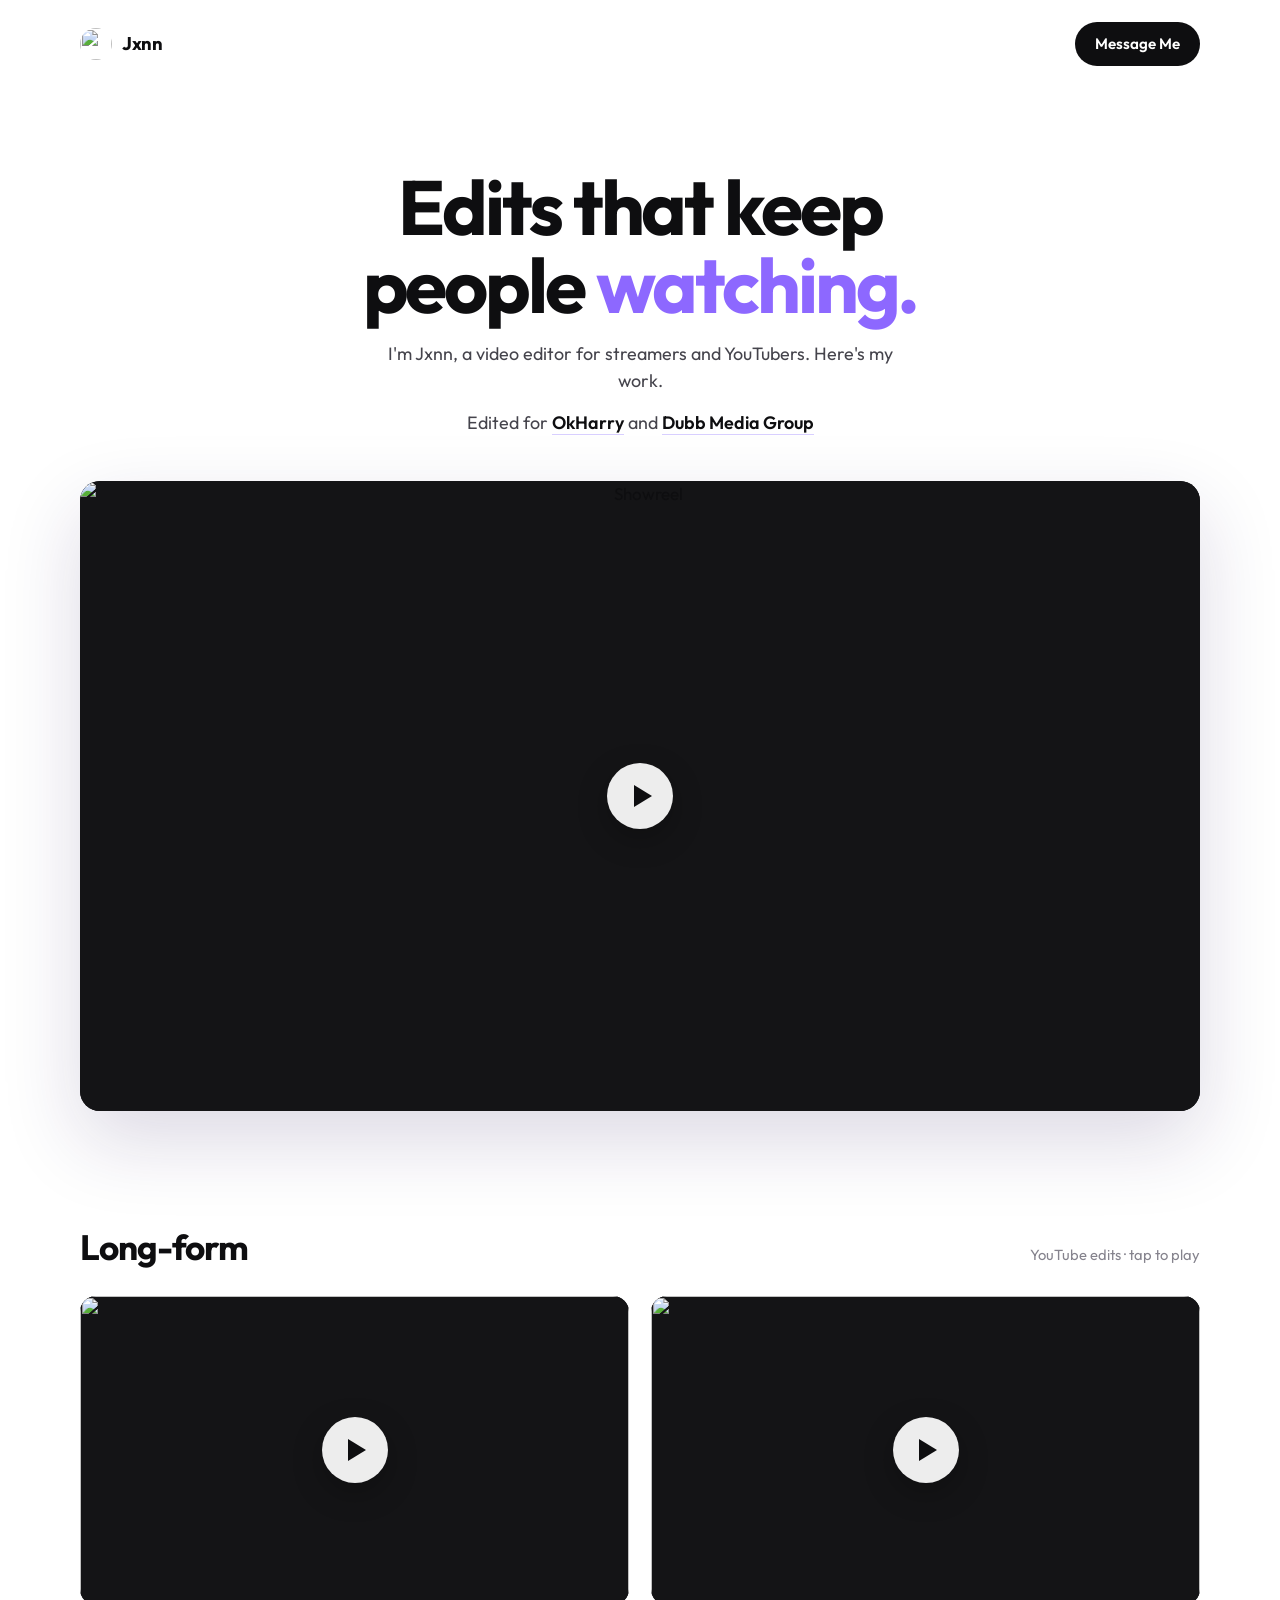
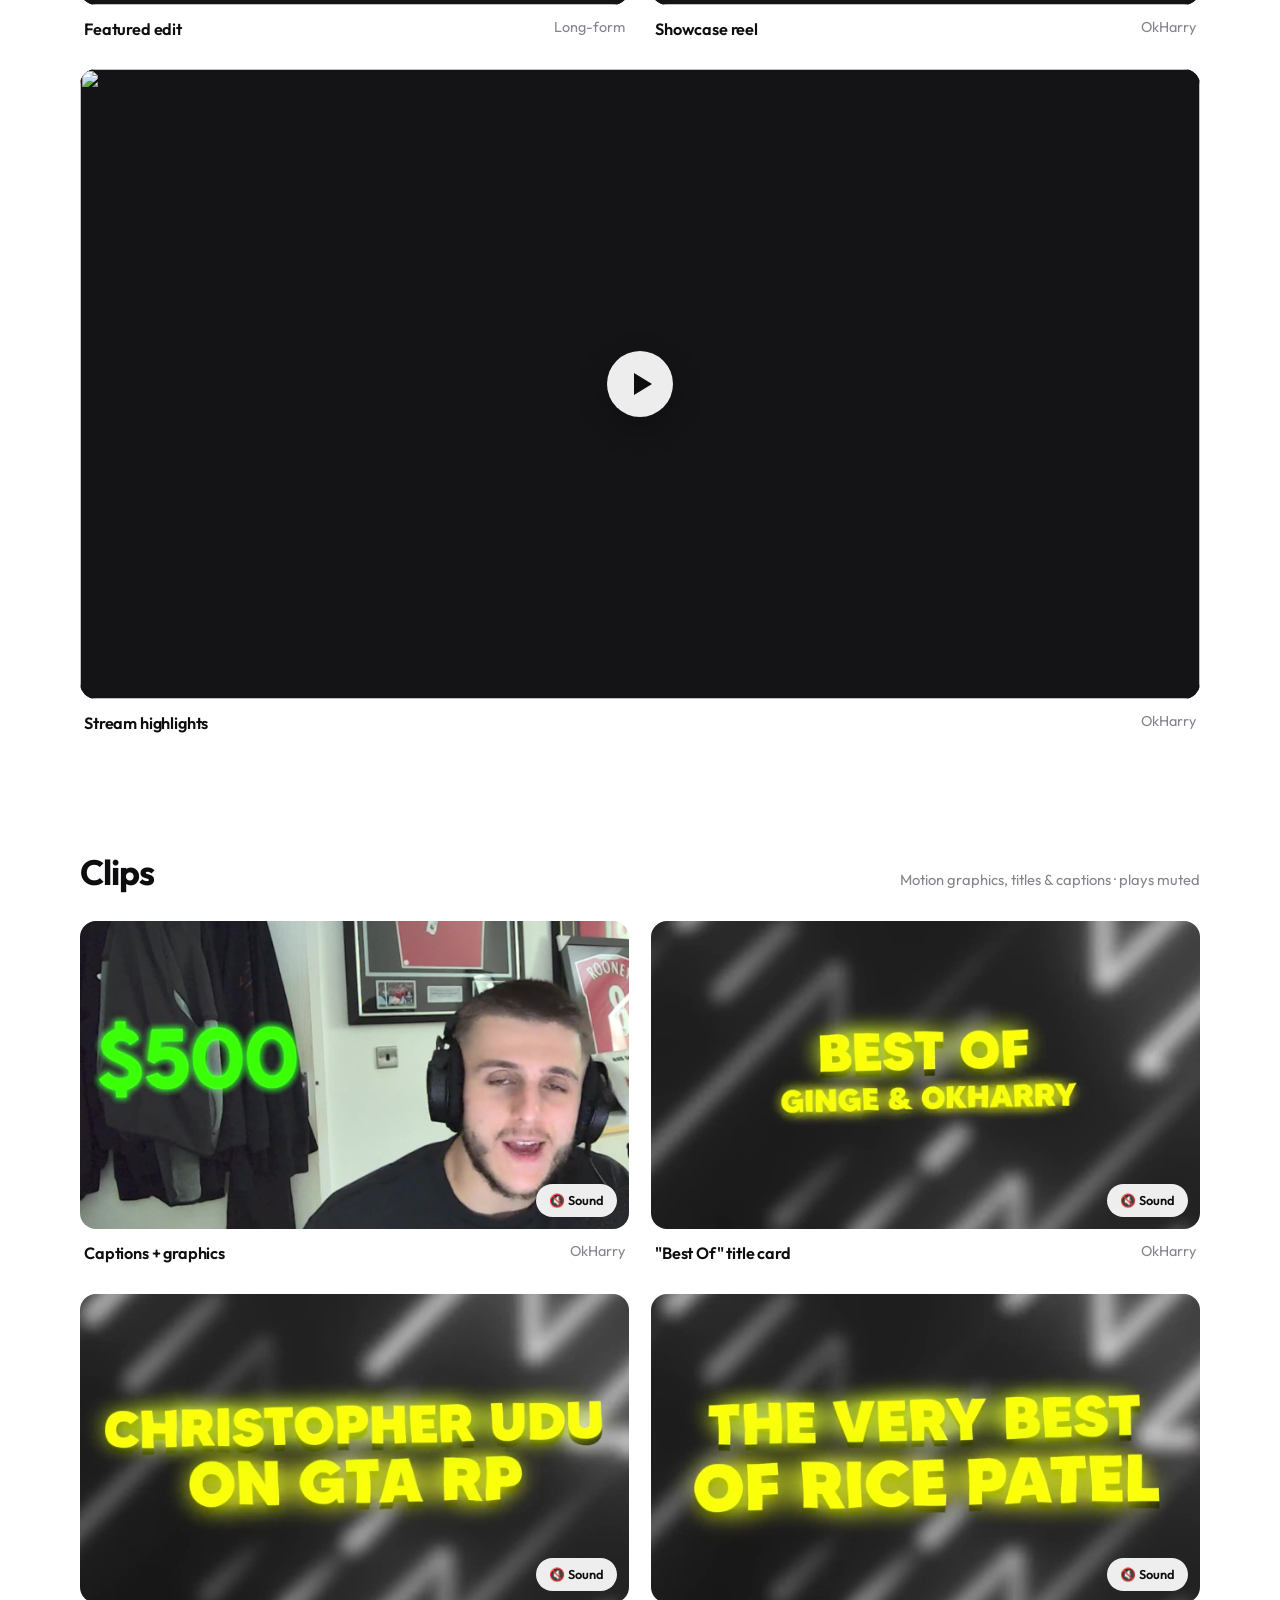
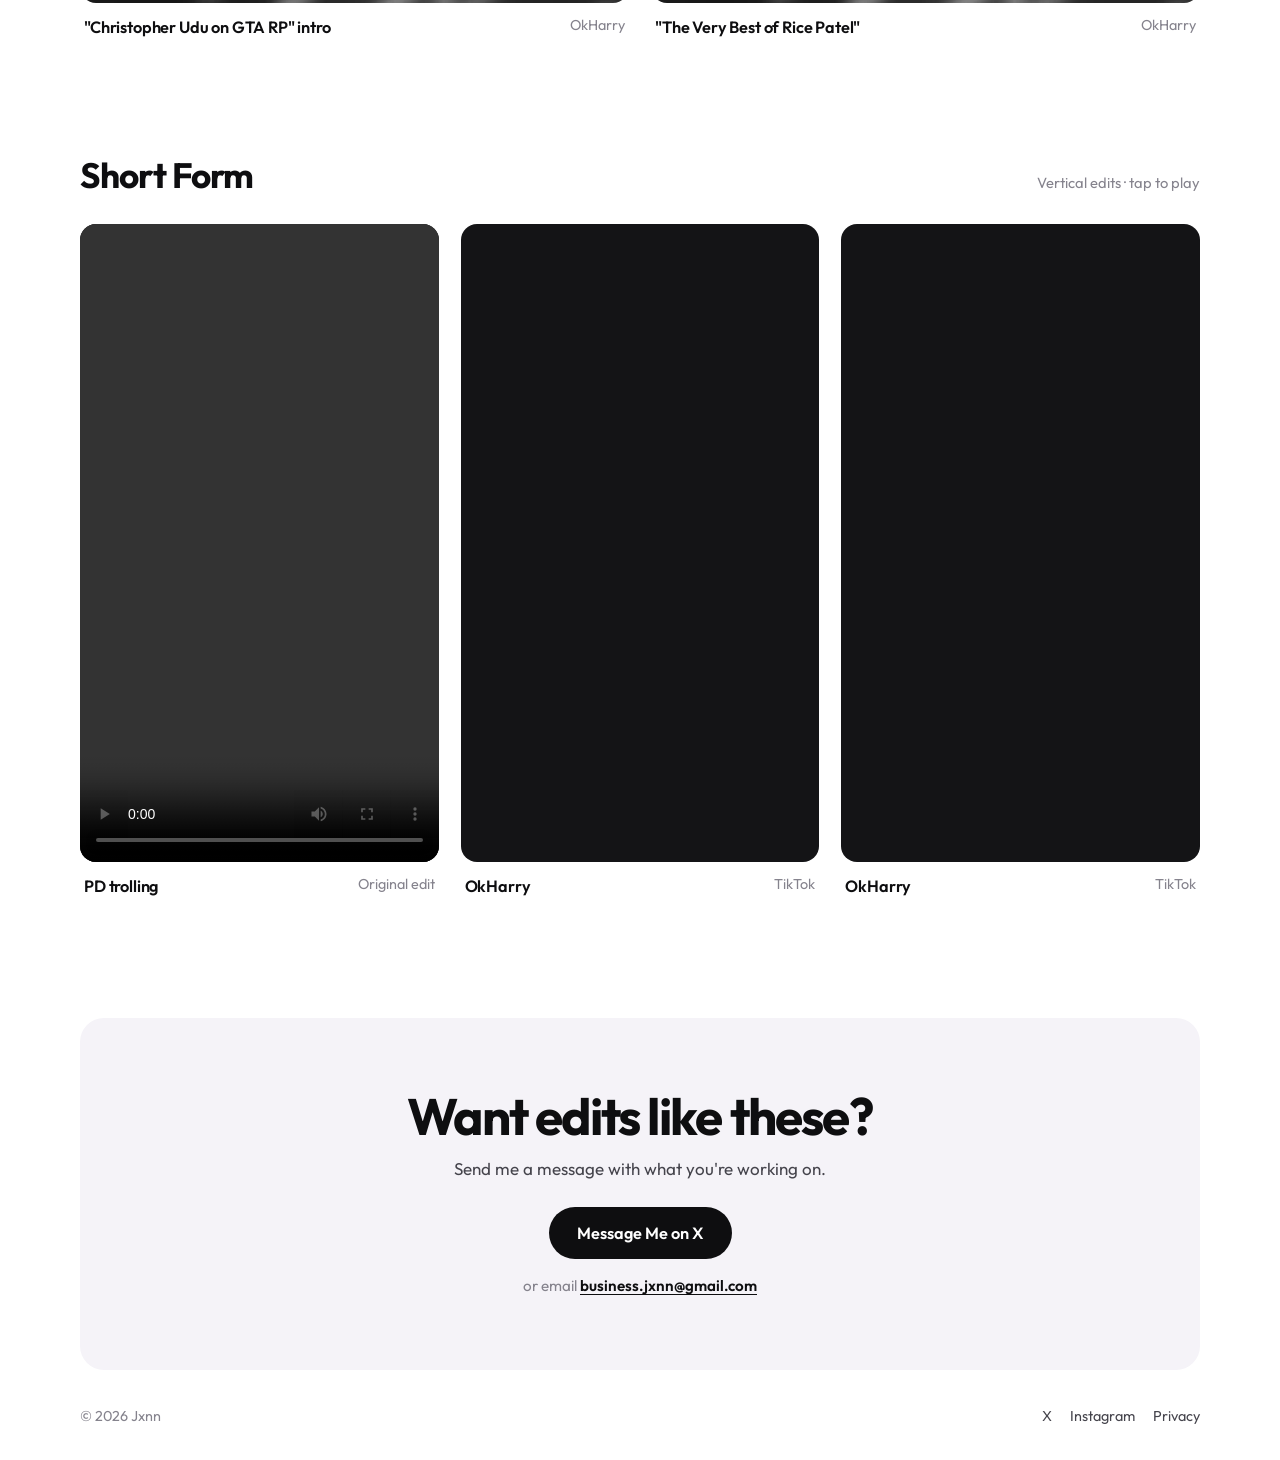
==== commit 220e588b: "Mac Update: Wed 21 Oct 2026 13:59:58 BST" ====
--- a/index.html
+++ b/index.html
@@ -131,6 +131,20 @@
     .grid { display: grid; grid-template-columns: repeat(2, minmax(0, 1fr)); gap: 28px 22px; }
     .grid .wide { grid-column: 1 / -1; }
 
+    .short-form-grid {
+      display: grid;
+      grid-template-columns: repeat(3, minmax(0, 1fr));
+      gap: 22px;
+      align-items: start;
+    }
+    .short-media {
+      aspect-ratio: 9 / 16;
+      max-height: 680px;
+      margin-inline: auto;
+      border-radius: 16px;
+    }
+    .short-media video { object-fit: contain; }
+
     .meta { display: flex; justify-content: space-between; gap: 12px; padding: 12px 4px 0; }
     .meta h3 { font-size: 1.02rem; font-weight: 600; letter-spacing: -0.01em; }
     .meta span { flex-shrink: 0; color: var(--muted); font-size: .9rem; }
@@ -177,6 +191,8 @@
       .top { padding: 14px 0; }
       .btn { min-height: 40px; padding: 0 16px; font-size: .9rem; }
       .grid { grid-template-columns: 1fr; }
+      .short-form-grid { grid-template-columns: 1fr; }
+      .short-media { width: min(100%, 380px); }
       .label { flex-direction: column; gap: 4px; }
       .media, .reel .media { border-radius: 14px; }
       footer { flex-direction: column; }
@@ -283,6 +299,35 @@
             <button class="sound" type="button" aria-pressed="false">🔇 Sound</button>
           </div>
           <div class="meta"><h3>"The Very Best of Rice Patel"</h3><span>OkHarry</span></div>
+        </article>
+      </div>
+    </section>
+
+    <section class="block shell" id="short-form">
+      <div class="label reveal"><h2>Short Form</h2><span>Vertical edits · tap to play</span></div>
+      <div class="short-form-grid">
+        <article class="reveal">
+          <div class="media short-media">
+            <video controls playsinline preload="metadata">
+              <source src="assets/short-form-pd-trolling-draft-1.mp4" type="video/mp4">
+              Your browser does not support embedded video.
+            </video>
+          </div>
+          <div class="meta"><h3>PD trolling</h3><span>Original edit</span></div>
+        </article>
+
+        <article class="reveal">
+          <div class="media short-media">
+            <iframe src="https://www.tiktok.com/player/v1/7555924979401968918?controls=1&amp;description=0&amp;music_info=0" title="OkHarry TikTok video" loading="lazy" allow="fullscreen" allowfullscreen referrerpolicy="strict-origin-when-cross-origin"></iframe>
+          </div>
+          <div class="meta"><h3>OkHarry</h3><span>TikTok</span></div>
+        </article>
+
+        <article class="reveal">
+          <div class="media short-media">
+            <iframe src="https://www.tiktok.com/player/v1/7573327612261534998?controls=1&amp;description=0&amp;music_info=0" title="OkHarry TikTok video" loading="lazy" allow="fullscreen" allowfullscreen referrerpolicy="strict-origin-when-cross-origin"></iframe>
+          </div>
+          <div class="meta"><h3>OkHarry</h3><span>TikTok</span></div>
         </article>
       </div>
     </section>
